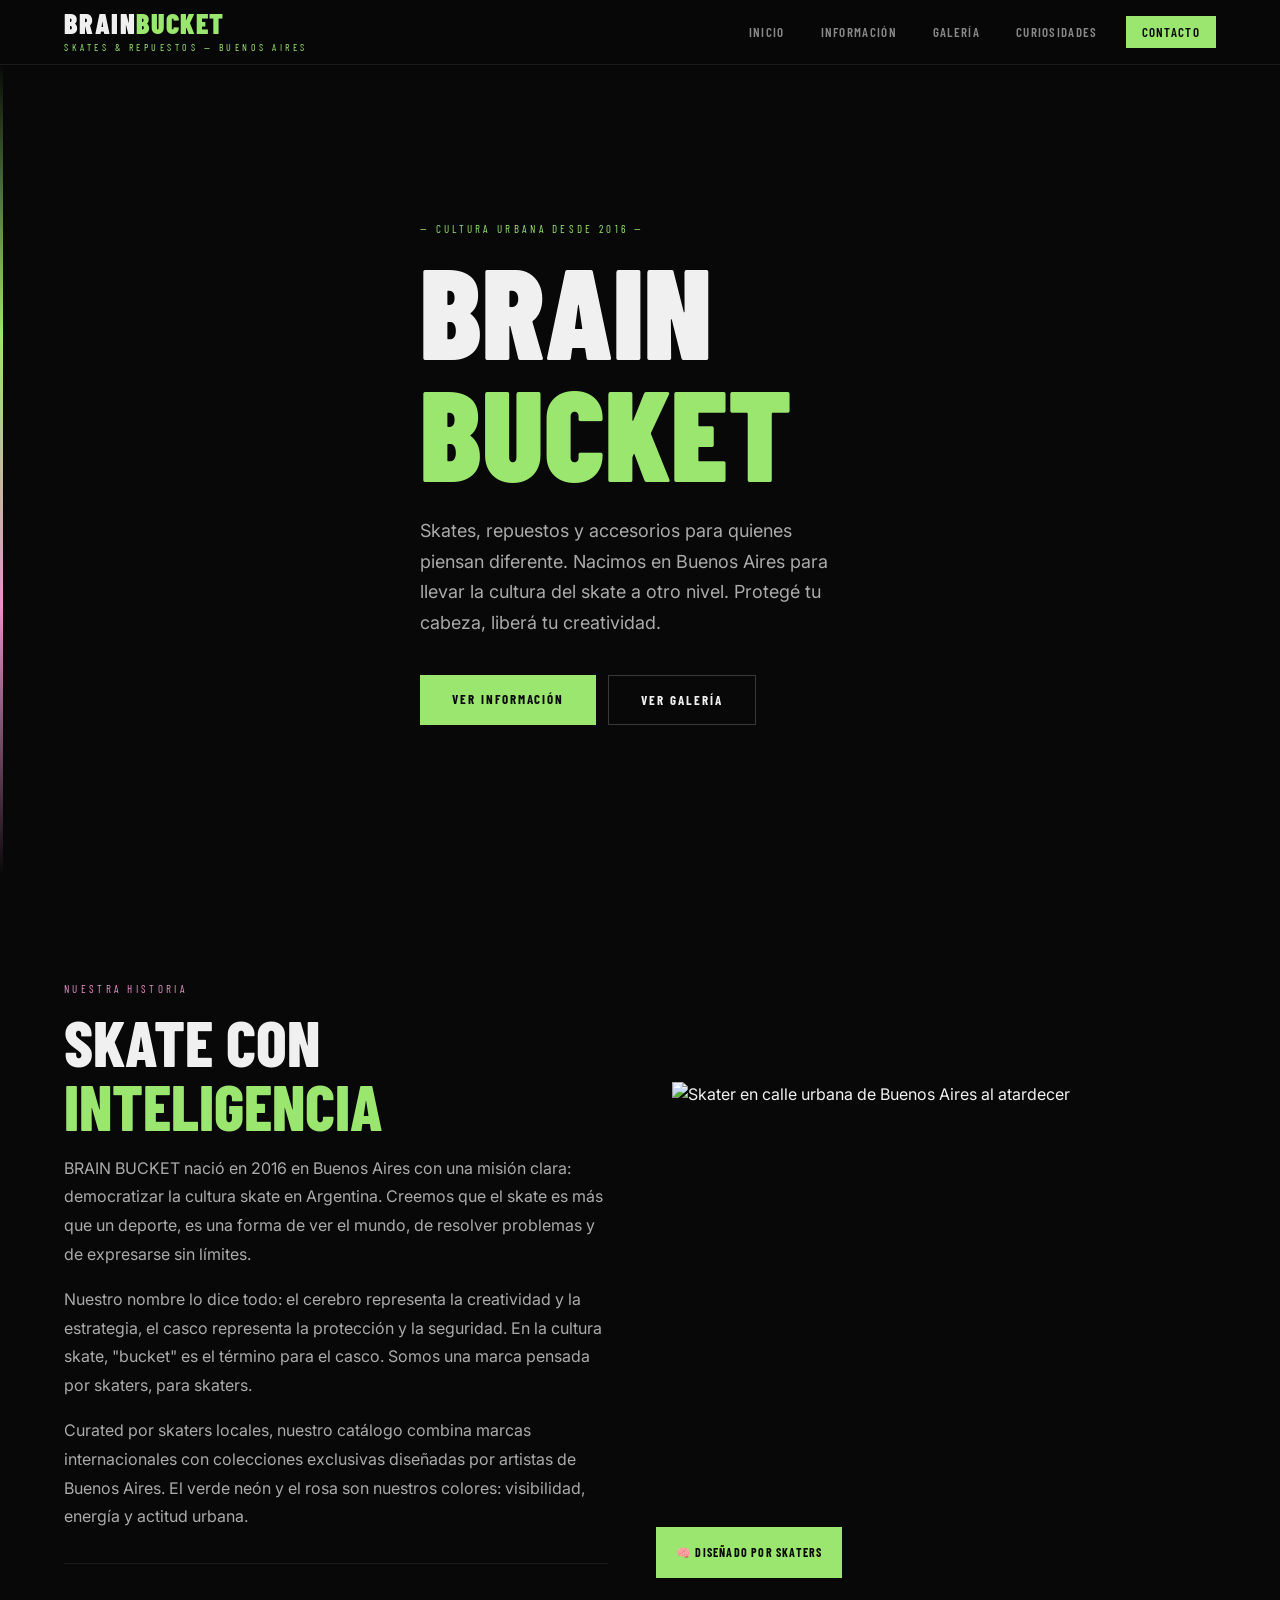
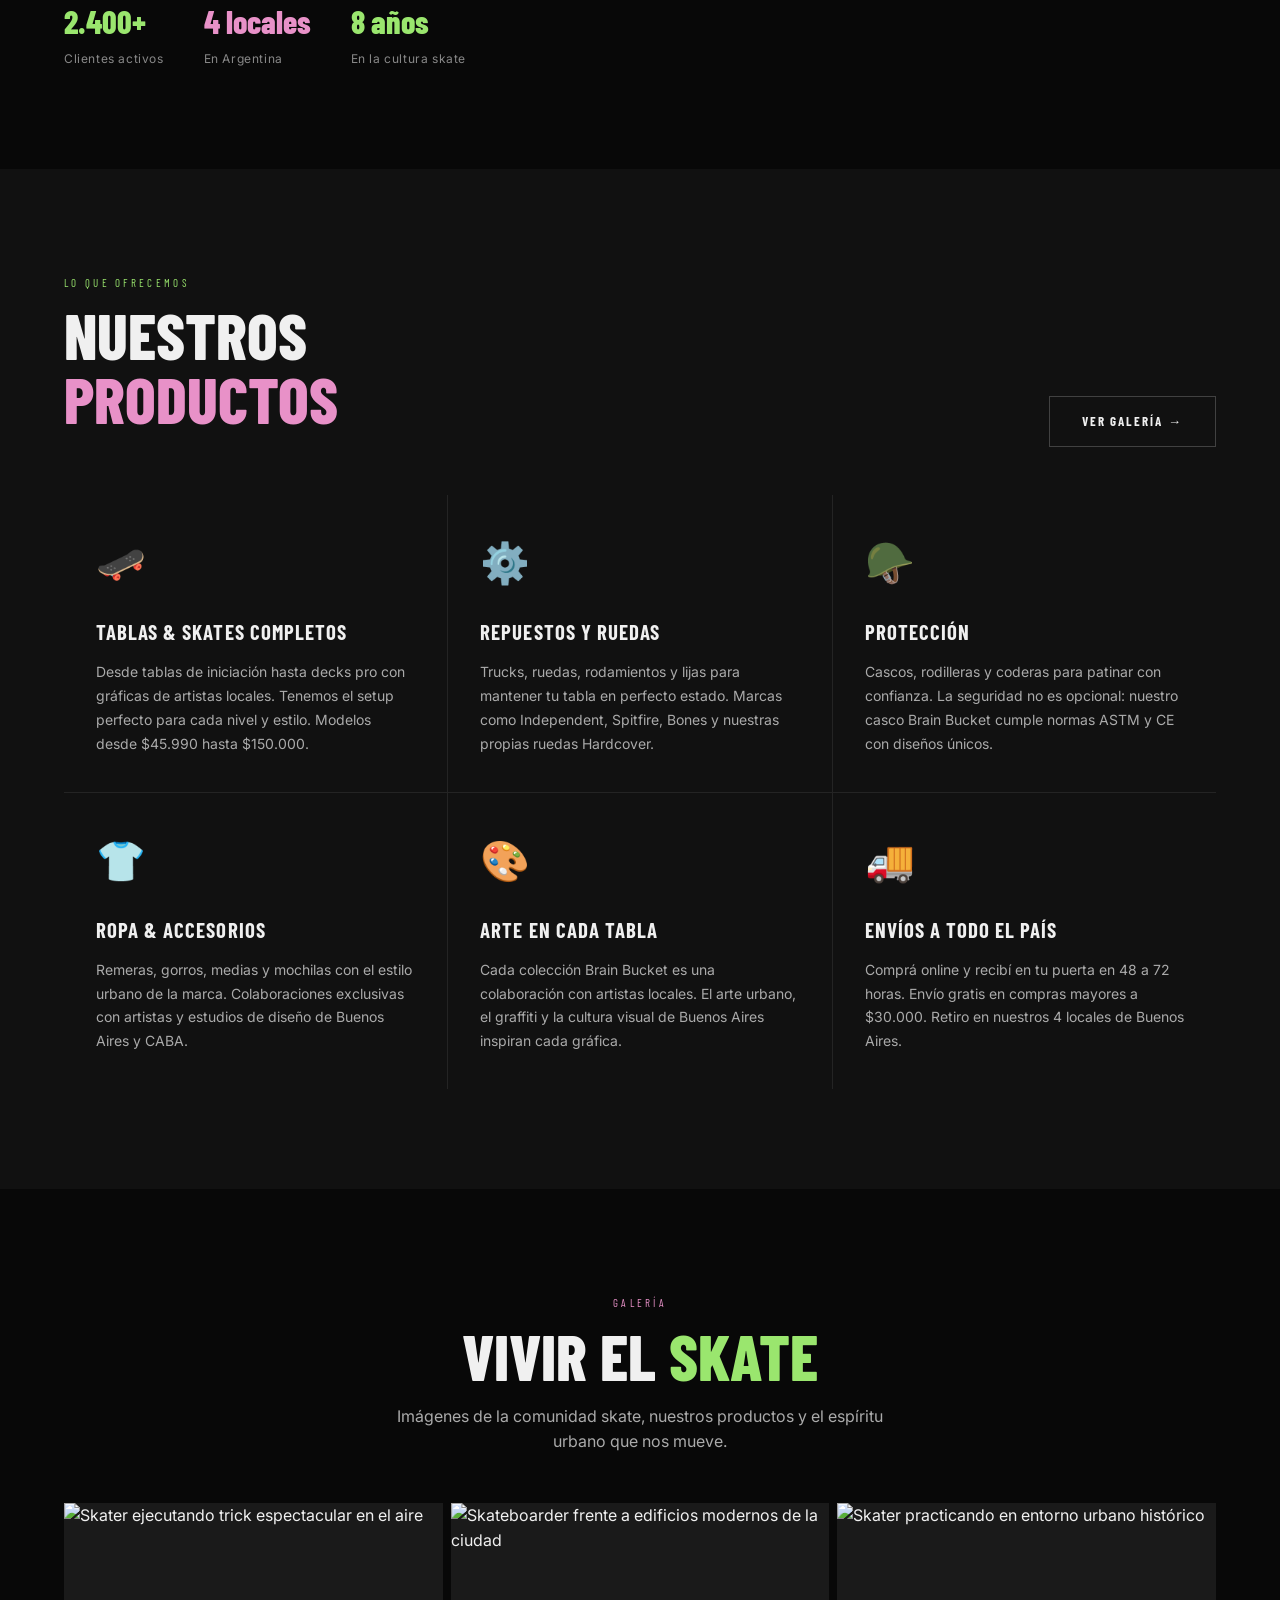
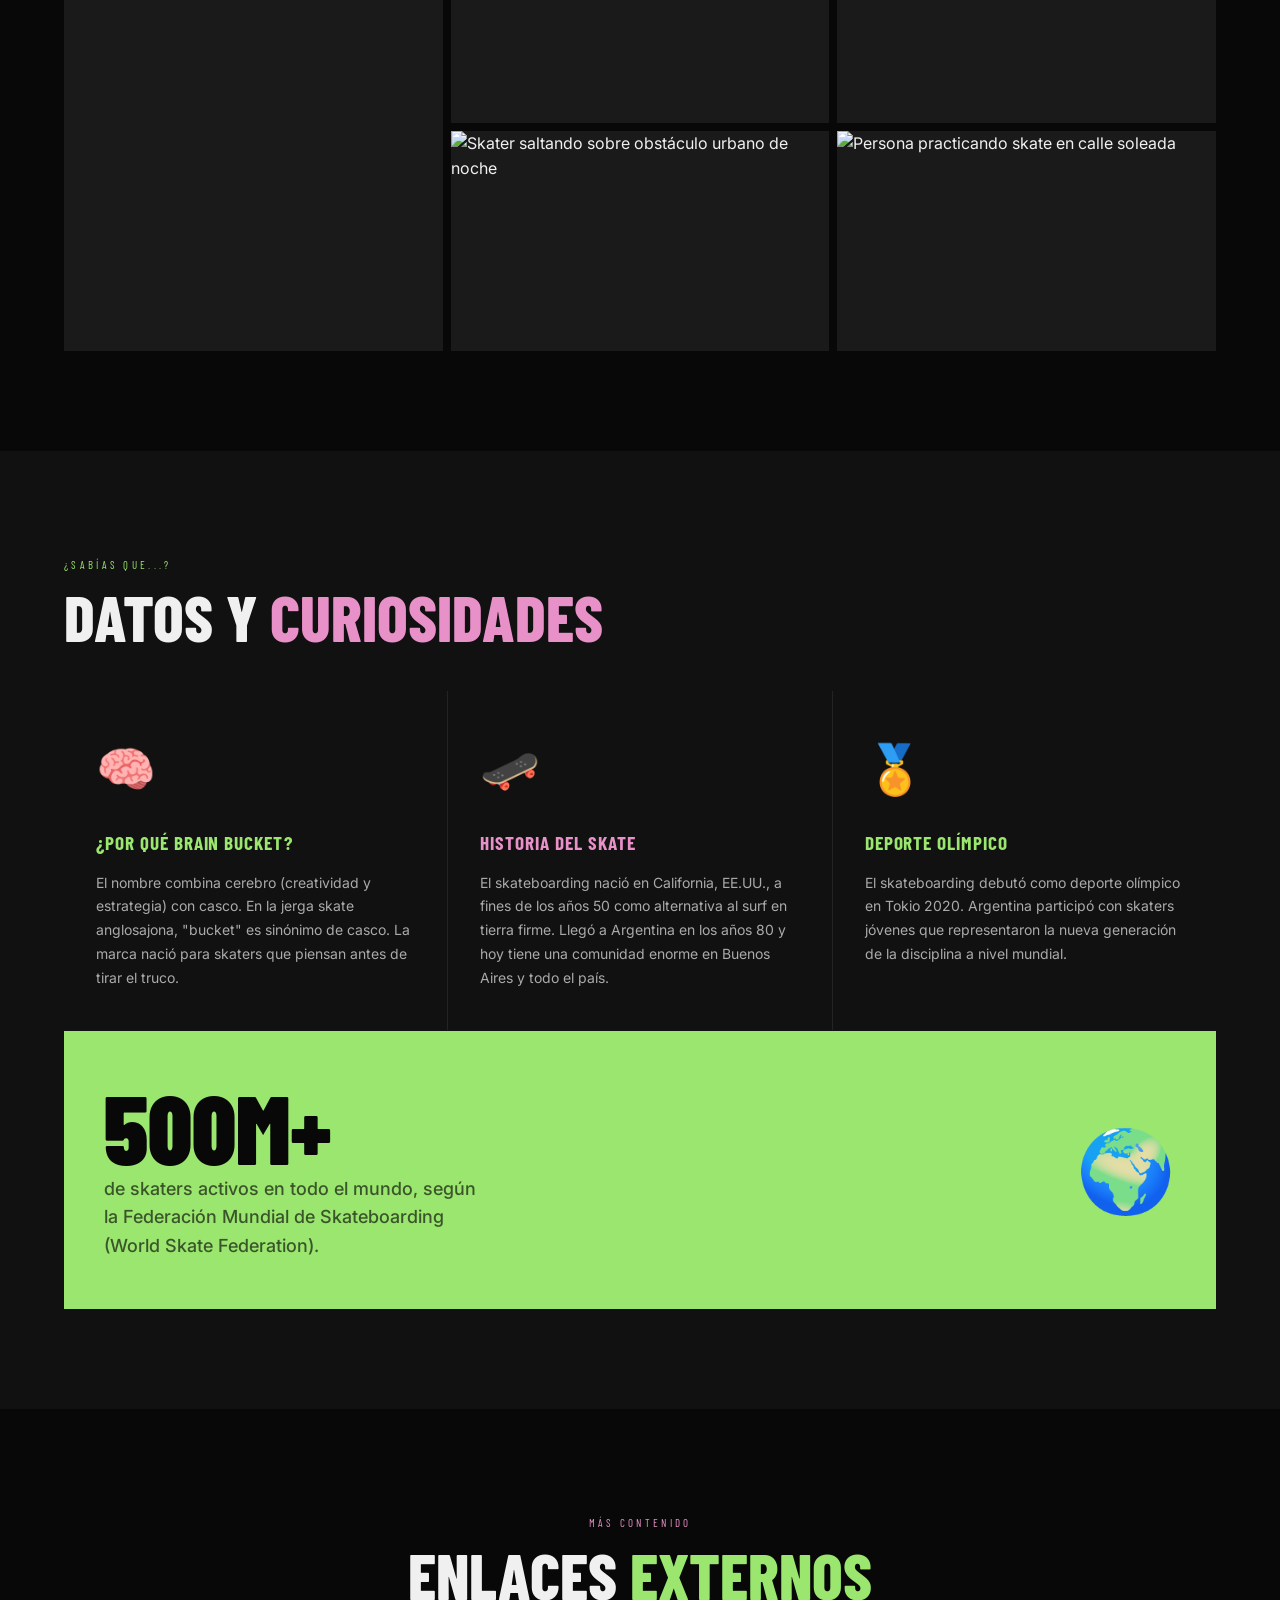
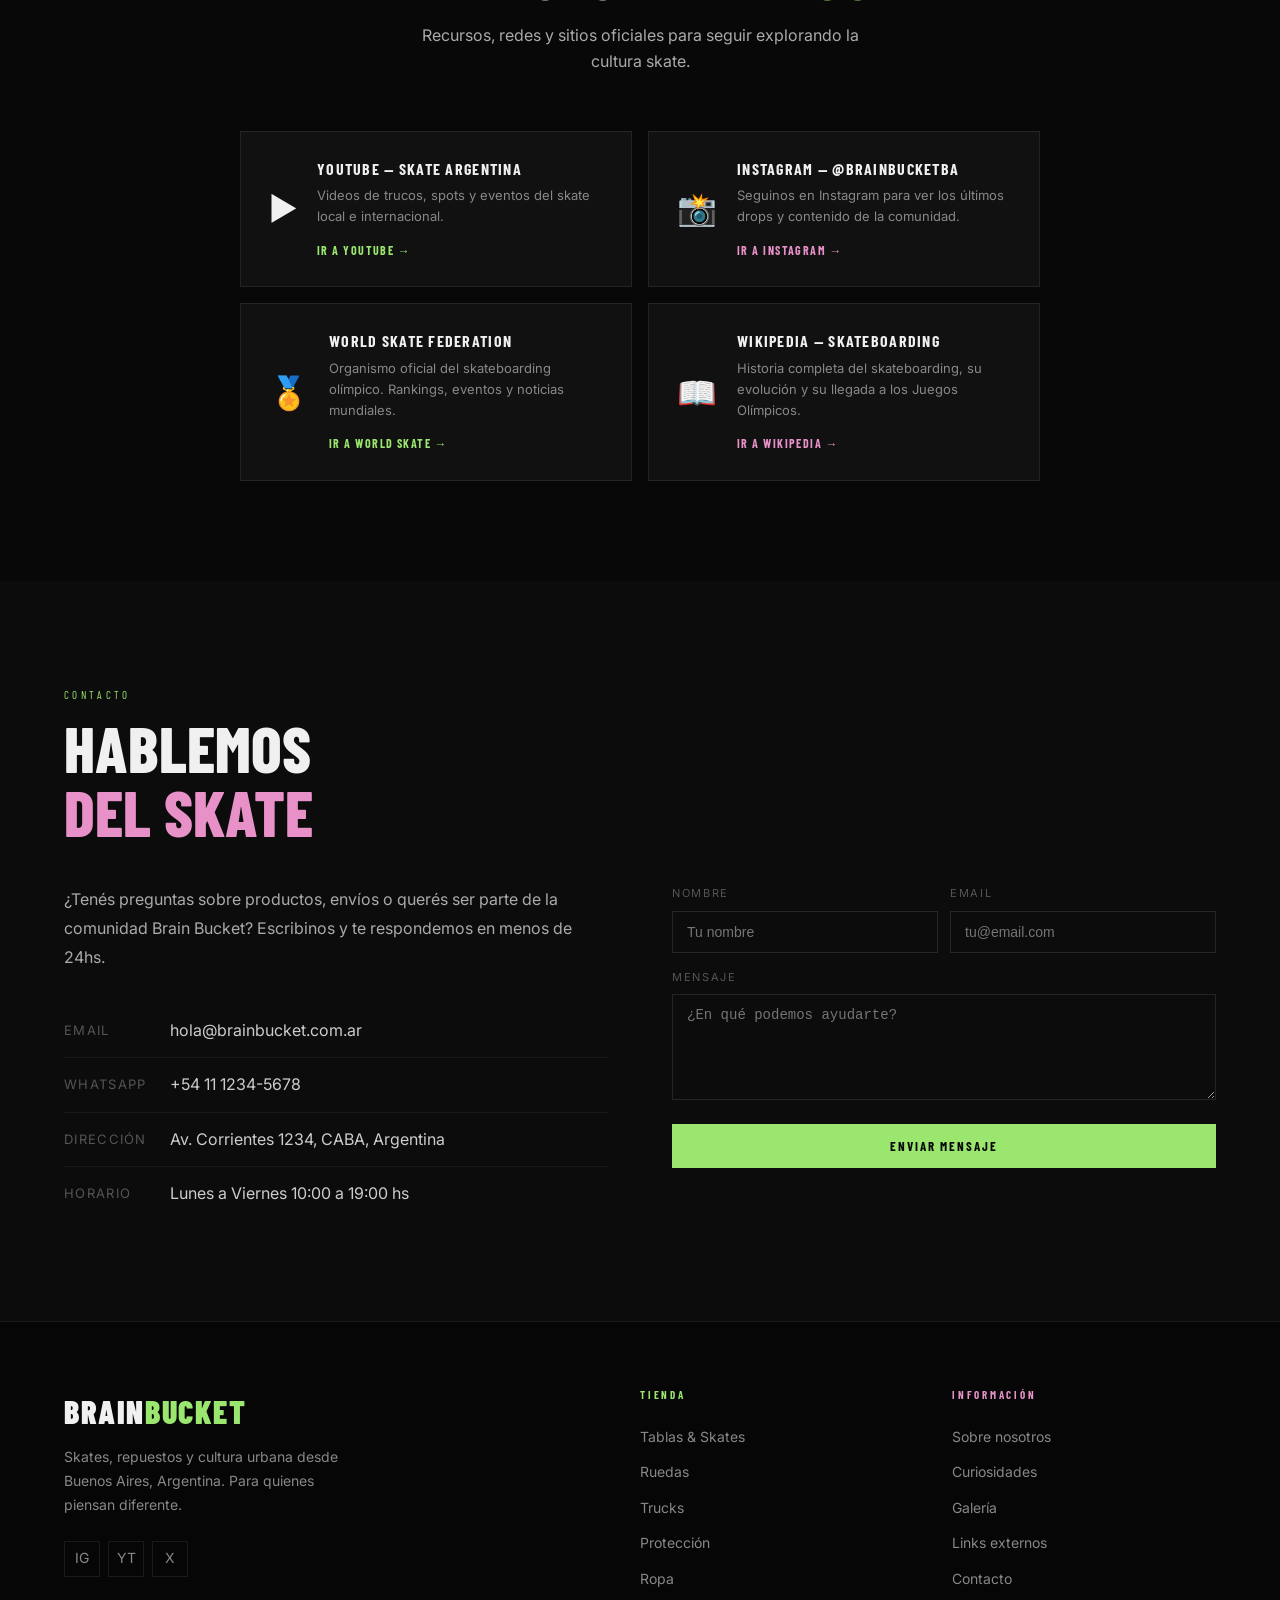
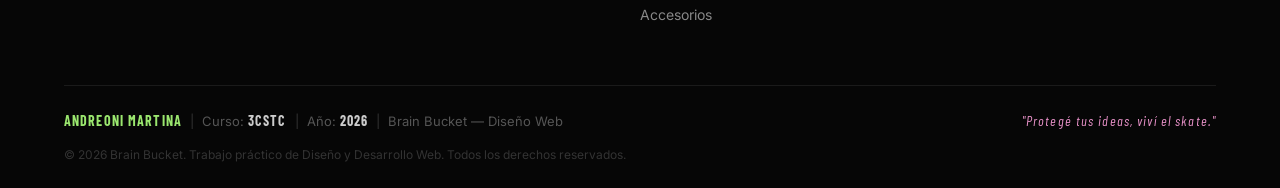
==== index.html @ fb3375bc "Create index.html" ====
<!DOCTYPE html>
<html lang="es">
  <head>
    <meta charset="UTF-8" />
    <meta name="viewport" content="width=device-width, initial-scale=1.0" />
    <title>Brain Bucket — Skates & Repuestos</title>

   
    <link rel="preconnect" href="https://fonts.googleapis.com" />
    <link rel="preconnect" href="https://fonts.gstatic.com" crossorigin />
    <link
      href="https://fonts.googleapis.com/css2?family=Barlow+Condensed:wght@400;600;700;800;900&family=Inter:wght@300;400;500;600&display=swap"
      rel="stylesheet"
    />

    <style>
    
      *, *::before, *::after {
        box-sizing: border-box;
        margin: 0;
        padding: 0;
      }

      :root {
        --verde:   #9AE66E;
        --rosa:    #E891C8;
        --negro:   #080808;
        --gris1:   #111111;
        --gris2:   #1a1a1a;
        --gris3:   #333333;
        --texto:   #f0f0f0;
        --subtexto:#888888;
        --borde:   rgba(255,255,255,0.08);
        --fuente-titulo: 'Barlow Condensed', sans-serif;
        --fuente-cuerpo: 'Inter', sans-serif;
      }

      html {
        scroll-behavior: smooth;
      }

      body {
        background-color: var(--negro);
        color: var(--texto);
        font-family: var(--fuente-cuerpo);
        font-size: 16px;
        line-height: 1.6;
      }

      img {
        max-width: 100%;
        display: block;
      }

      a {
        color: inherit;
        text-decoration: none;
      }

      ul {
        list-style: none;
      }


      .contenedor {
        max-width: 1200px;
        margin: 0 auto;
        padding: 0 24px;
      }

      .etiqueta {
        display: inline-block;
        font-family: var(--fuente-titulo);
        font-size: 11px;
        letter-spacing: 0.3em;
        text-transform: uppercase;
        margin-bottom: 12px;
      }

      .etiqueta--verde { color: var(--verde); }
      .etiqueta--rosa  { color: var(--rosa);  }

      .titulo-seccion {
        font-family: var(--fuente-titulo);
        font-weight: 800;
        font-size: clamp(2.5rem, 5vw, 4rem);
        line-height: 1;
        text-transform: uppercase;
        color: var(--texto);
        margin-bottom: 16px;
      }

      .titulo-seccion span { color: var(--verde); }
      .titulo-seccion span.rosa { color: var(--rosa); }

      .boton {
        display: inline-block;
        font-family: var(--fuente-titulo);
        font-size: 13px;
        font-weight: 700;
        letter-spacing: 0.15em;
        text-transform: uppercase;
        padding: 14px 32px;
        cursor: pointer;
        transition: opacity 0.2s;
      }

      .boton:hover { opacity: 0.85; }

      .boton--verde {
        background-color: var(--verde);
        color: var(--negro);
      }

      .boton--borde {
        border: 1px solid rgba(255,255,255,0.2);
        color: var(--texto);
      }

      .boton--borde:hover {
        border-color: var(--verde);
        color: var(--verde);
        opacity: 1;
      }

    
      header {
        position: sticky;
        top: 0;
        z-index: 100;
        background-color: rgba(8, 8, 8, 0.92);
        backdrop-filter: blur(16px);
        border-bottom: 1px solid var(--borde);
      }

      .header__inner {
        display: flex;
        align-items: center;
        justify-content: space-between;
        height: 64px;
      }

      .header__logo {
        display: flex;
        flex-direction: column;
        gap: 2px;
      }

      .header__logo h1 {
        font-family: var(--fuente-titulo);
        font-size: 28px;
        font-weight: 900;
        letter-spacing: 0.05em;
        text-transform: uppercase;
        line-height: 1;
        color: var(--texto);
      }

      .header__logo h1 span { color: var(--verde); }

      .header__subtitulo {
        font-family: var(--fuente-titulo);
        font-size: 10px;
        letter-spacing: 0.35em;
        text-transform: uppercase;
        color: var(--verde);
      }

     
      nav ul {
        display: flex;
        align-items: center;
        gap: 4px;
      }

      nav ul li a {
        font-family: var(--fuente-titulo);
        font-size: 13px;
        font-weight: 600;
        letter-spacing: 0.1em;
        text-transform: uppercase;
        color: var(--subtexto);
        padding: 8px 16px;
        transition: color 0.2s;
      }

      nav ul li a:hover { color: var(--verde); }

      nav ul li.nav__cta a {
        background-color: var(--verde);
        color: var(--negro);
        margin-left: 8px;
      }

      nav ul li.nav__cta a:hover {
        opacity: 0.85;
        color: var(--negro);
      }

     
      #inicio {
        position: relative;
        min-height: 90vh;
        display: flex;
        align-items: center;
        overflow: hidden;
      }

      .hero__fondo {
        position: absolute;
        inset: 0;
        background-image: url('https://images.unsplash.com/photo-1547198152-dde291a08c45?w=1400&h=900&fit=crop&auto=format');
        background-size: cover;
        background-position: center 30%;
      }

      .hero__overlay {
        position: absolute;
        inset: 0;
        background: linear-gradient(to right, rgba(8,8,8,0.96) 45%, rgba(8,8,8,0.55) 100%);
      }

      .hero__linea {
        position: absolute;
        left: 0;
        top: 0;
        bottom: 0;
        width: 3px;
        background: linear-gradient(to bottom, transparent, #9AE66E, #E891C8, transparent);
      }

      .hero__contenido {
        position: relative;
        z-index: 1;
        max-width: 600px;
        padding: 80px 0;
      }

      .hero__titulo {
        font-family: var(--fuente-titulo);
        font-weight: 900;
        font-size: clamp(4rem, 10vw, 8rem);
        line-height: 0.95;
        text-transform: uppercase;
        color: var(--texto);
        margin-bottom: 24px;
      }

      .hero__titulo span { color: var(--verde); display: block; }

      .hero__descripcion {
        font-size: 18px;
        color: #aaaaaa;
        max-width: 440px;
        margin-bottom: 36px;
        line-height: 1.7;
      }

      .hero__botones {
        display: flex;
        gap: 12px;
        flex-wrap: wrap;
      }

    
      #presentacion {
        padding: 100px 0;
      }

      .presentacion__grid {
        display: grid;
        grid-template-columns: 1fr 1fr;
        gap: 64px;
        align-items: center;
      }

      .presentacion__texto p {
        color: #aaaaaa;
        margin-bottom: 16px;
        line-height: 1.8;
      }

      .presentacion__datos {
        display: flex;
        gap: 40px;
        margin-top: 32px;
        padding-top: 32px;
        border-top: 1px solid var(--borde);
      }

      .presentacion__dato-num {
        font-family: var(--fuente-titulo);
        font-size: 2rem;
        font-weight: 800;
        color: var(--verde);
      }

      .presentacion__dato-num.rosa { color: var(--rosa); }

      .presentacion__dato-label {
        font-size: 12px;
        color: var(--subtexto);
        margin-top: 2px;
        letter-spacing: 0.05em;
      }

      .presentacion__imagen {
        position: relative;
        height: 480px;
      }

      .presentacion__imagen img {
        width: 100%;
        height: 100%;
        object-fit: cover;
      }

      .presentacion__badge {
        position: absolute;
        bottom: -16px;
        left: -16px;
        background-color: var(--verde);
        padding: 16px 20px;
      }

      .presentacion__badge p {
        font-family: var(--fuente-titulo);
        font-size: 12px;
        font-weight: 700;
        letter-spacing: 0.1em;
        text-transform: uppercase;
        color: var(--negro);
      }

   
      #informacion {
        padding: 100px 0;
        background-color: var(--gris1);
      }

      .info__cabecera {
        display: flex;
        justify-content: space-between;
        align-items: flex-end;
        margin-bottom: 48px;
        flex-wrap: wrap;
        gap: 24px;
      }

      .info__grid {
        display: grid;
        grid-template-columns: repeat(3, 1fr);
        gap: 1px;
        background-color: var(--borde);
      }

      .info__tarjeta {
        background-color: var(--gris1);
        padding: 36px 32px;
        transition: background-color 0.2s;
      }

      .info__tarjeta:hover { background-color: var(--gris2); }

      .info__icono {
        font-size: 2.5rem;
        margin-bottom: 20px;
      }

      .info__tarjeta h3 {
        font-family: var(--fuente-titulo);
        font-size: 1.3rem;
        font-weight: 700;
        text-transform: uppercase;
        letter-spacing: 0.05em;
        margin-bottom: 12px;
      }

      .info__tarjeta p {
        font-size: 14px;
        color: #aaaaaa;
        line-height: 1.7;
      }

     
      #galeria {
        padding: 100px 0;
      }

      .galeria__cabecera {
        text-align: center;
        margin-bottom: 48px;
      }

      .galeria__grid {
        display: grid;
        grid-template-columns: repeat(3, 1fr);
        grid-template-rows: auto auto;
        gap: 8px;
      }

      .galeria__item {
        overflow: hidden;
        background-color: var(--gris2);
      }

      .galeria__item--grande {
        grid-row: span 2;
      }

      .galeria__item img {
        width: 100%;
        height: 100%;
        object-fit: cover;
        transition: transform 0.5s ease, filter 0.5s ease;
        min-height: 220px;
      }

      .galeria__item--grande img { min-height: 100%; }

      .galeria__item:hover img {
        transform: scale(1.05);
        filter: brightness(1.1);
      }

      #curiosidades {
        padding: 100px 0;
        background-color: var(--gris1);
      }

      .curiosidades__grid {
        display: grid;
        grid-template-columns: repeat(3, 1fr);
        gap: 1px;
        background-color: var(--borde);
        margin-bottom: 1px;
      }

      .curiosidades__tarjeta {
        background-color: var(--gris1);
        padding: 40px 32px;
        transition: background-color 0.2s;
      }

      .curiosidades__tarjeta:hover { background-color: var(--gris2); }

      .curiosidades__emoji {
        font-size: 3rem;
        margin-bottom: 20px;
        display: block;
      }

      .curiosidades__tarjeta h3 {
        font-family: var(--fuente-titulo);
        font-size: 1.2rem;
        font-weight: 700;
        text-transform: uppercase;
        letter-spacing: 0.05em;
        margin-bottom: 12px;
        color: var(--verde);
      }

      .curiosidades__tarjeta:nth-child(2) h3 { color: var(--rosa); }

      .curiosidades__tarjeta p {
        font-size: 14px;
        color: #aaaaaa;
        line-height: 1.7;
      }

     
      .curiosidades__stat {
        display: flex;
        align-items: center;
        justify-content: space-between;
        background-color: var(--verde);
        padding: 48px 40px;
        flex-wrap: wrap;
        gap: 24px;
      }

      .curiosidades__stat-num {
        font-family: var(--fuente-titulo);
        font-size: clamp(3rem, 8vw, 6rem);
        font-weight: 900;
        color: var(--negro);
        line-height: 1;
      }

      .curiosidades__stat-desc {
        font-size: 18px;
        color: rgba(8,8,8,0.65);
        max-width: 380px;
        font-weight: 500;
      }

    
      #enlaces {
        padding: 100px 0;
      }

      .enlaces__cabecera {
        text-align: center;
        margin-bottom: 56px;
      }

      .enlaces__lista {
        display: grid;
        grid-template-columns: repeat(2, 1fr);
        gap: 16px;
        max-width: 800px;
        margin: 0 auto;
      }

      .enlaces__item {
        display: flex;
        align-items: center;
        gap: 20px;
        padding: 24px 28px;
        border: 1px solid var(--borde);
        background-color: var(--gris1);
        transition: border-color 0.2s, background-color 0.2s;
      }

      .enlaces__item:hover {
        border-color: var(--verde);
        background-color: var(--gris2);
      }

      .enlaces__item:nth-child(even):hover {
        border-color: var(--rosa);
      }

      .enlaces__icono {
        font-size: 2rem;
        flex-shrink: 0;
      }

      .enlaces__item h3 {
        font-family: var(--fuente-titulo);
        font-size: 1rem;
        font-weight: 700;
        text-transform: uppercase;
        letter-spacing: 0.08em;
        margin-bottom: 4px;
        color: var(--texto);
      }

      .enlaces__item p {
        font-size: 13px;
        color: var(--subtexto);
        margin-bottom: 10px;
      }

      .enlaces__item a {
        font-family: var(--fuente-titulo);
        font-size: 12px;
        font-weight: 700;
        letter-spacing: 0.12em;
        text-transform: uppercase;
        color: var(--verde);
        transition: opacity 0.2s;
      }

      .enlaces__item:nth-child(even) a { color: var(--rosa); }

      .enlaces__item a:hover { opacity: 0.7; }

     
      footer {
        background-color: #060606;
        border-top: 1px solid var(--borde);
      }

      .footer__superior {
        display: grid;
        grid-template-columns: 2fr 1fr 1fr;
        gap: 48px;
        padding: 64px 0 48px;
        border-bottom: 1px solid var(--borde);
      }

      .footer__marca h2 {
        font-family: var(--fuente-titulo);
        font-size: 2rem;
        font-weight: 900;
        text-transform: uppercase;
        letter-spacing: 0.05em;
        color: var(--texto);
        margin-bottom: 8px;
      }

      .footer__marca h2 span { color: var(--verde); }

      .footer__marca p {
        font-size: 14px;
        color: var(--subtexto);
        line-height: 1.7;
        max-width: 300px;
        margin-bottom: 24px;
      }

      .footer__redes {
        display: flex;
        gap: 8px;
      }

      .footer__red {
        width: 36px;
        height: 36px;
        display: flex;
        align-items: center;
        justify-content: center;
        border: 1px solid var(--borde);
        font-size: 14px;
        color: var(--subtexto);
        transition: border-color 0.2s, color 0.2s;
      }

      .footer__red:hover {
        border-color: var(--verde);
        color: var(--verde);
      }

      .footer__col h4 {
        font-family: var(--fuente-titulo);
        font-size: 11px;
        font-weight: 700;
        letter-spacing: 0.25em;
        text-transform: uppercase;
        color: var(--verde);
        margin-bottom: 20px;
      }

      .footer__col:nth-child(3) h4 { color: var(--rosa); }

      .footer__col ul { list-style: none; }

      .footer__col ul li {
        margin-bottom: 10px;
      }

      .footer__col ul li a {
        font-size: 14px;
        color: var(--subtexto);
        transition: color 0.2s;
      }

      .footer__col ul li a:hover { color: var(--texto); }

  
      .footer__inferior {
        padding: 24px 0;
      }

      .footer__datos {
        display: flex;
        align-items: center;
        justify-content: space-between;
        flex-wrap: wrap;
        gap: 12px;
      }

      .footer__datos-estudiante {
        display: flex;
        flex-wrap: wrap;
        align-items: center;
        gap: 8px;
        font-size: 13px;
        color: #555;
      }

      .footer__datos-estudiante strong {
        color: var(--verde);
        font-family: var(--fuente-titulo);
        font-size: 14px;
        letter-spacing: 0.08em;
        text-transform: uppercase;
      }

      .footer__datos-separador {
        color: var(--gris3);
      }

      .footer__frase {
        font-family: var(--fuente-titulo);
        font-size: 14px;
        font-style: italic;
        letter-spacing: 0.08em;
        color: var(--rosa);
      }

      .footer__copyright {
        margin-top: 12px;
        font-size: 12px;
        color: #333;
      }

     
      @media (max-width: 900px) {
        nav ul { display: none; }

        .presentacion__grid,
        .info__grid,
        .curiosidades__grid,
        .footer__superior {
          grid-template-columns: 1fr;
        }

        .galeria__grid {
          grid-template-columns: 1fr 1fr;
        }

        .galeria__item--grande { grid-row: span 1; }

        .enlaces__lista {
          grid-template-columns: 1fr;
        }

        .footer__datos { flex-direction: column; align-items: flex-start; }
      }

      @media (max-width: 600px) {
        .hero__titulo { font-size: 3.5rem; }
        .galeria__grid { grid-template-columns: 1fr; }
        .presentacion__datos { flex-direction: column; gap: 20px; }
        .curiosidades__stat { flex-direction: column; }
      }
    </style>
  </head>

  <body>


    <header>
      <div class="contenedor header__inner">

      
        <div class="header__logo">
          <h1>BRAIN<span>BUCKET</span></h1>
          <span class="header__subtitulo">Skates &amp; Repuestos — Buenos Aires</span>
        </div>

        <nav>
          <ul>
            <li><a href="#inicio">Inicio</a></li>
            <li><a href="#informacion">Información</a></li>
            <li><a href="#galeria">Galería</a></li>
            <li><a href="#curiosidades">Curiosidades</a></li>
            <li class="nav__cta"><a href="#contacto">Contacto</a></li>
          </ul>
        </nav>

      </div>
    </header>


   
    <main>

      <section id="inicio">
        <div class="hero__fondo"></div>
        <div class="hero__overlay"></div>
        <div class="hero__linea"></div>

        <div class="contenedor">
          <div class="hero__contenido">
            <span class="etiqueta etiqueta--verde">— Cultura Urbana Desde 2016 —</span>

            <h2 class="hero__titulo">
              BRAIN
              <span>BUCKET</span>
            </h2>

            <p class="hero__descripcion">
              Skates, repuestos y accesorios para quienes piensan diferente.
              Nacimos en Buenos Aires para llevar la cultura del skate a otro nivel.
              Protegé tu cabeza, liberá tu creatividad.
            </p>

            <div class="hero__botones">
              <a href="#informacion" class="boton boton--verde">Ver Información</a>
              <a href="#galeria" class="boton boton--borde">Ver Galería</a>
            </div>
          </div>
        </div>
      </section>


     
      <section id="presentacion">
        <div class="contenedor">
          <div class="presentacion__grid">

           
            <div class="presentacion__texto">
              <span class="etiqueta etiqueta--rosa">Nuestra historia</span>
              <h2 class="titulo-seccion">
                SKATE CON<br>
                <span>INTELIGENCIA</span>
              </h2>
              <p>
                BRAIN BUCKET nació en 2016 en Buenos Aires con una misión clara:
                democratizar la cultura skate en Argentina. Creemos que el skate
                es más que un deporte, es una forma de ver el mundo, de resolver
                problemas y de expresarse sin límites.
              </p>
              <p>
                Nuestro nombre lo dice todo: el cerebro representa la creatividad
                y la estrategia, el casco representa la protección y la seguridad.
                En la cultura skate, "bucket" es el término para el casco. Somos
                una marca pensada por skaters, para skaters.
              </p>
              <p>
                Curated por skaters locales, nuestro catálogo combina marcas
                internacionales con colecciones exclusivas diseñadas por artistas
                de Buenos Aires. El verde neón y el rosa son nuestros colores:
                visibilidad, energía y actitud urbana.
              </p>

              <div class="presentacion__datos">
                <div>
                  <div class="presentacion__dato-num">2.400+</div>
                  <div class="presentacion__dato-label">Clientes activos</div>
                </div>
                <div>
                  <div class="presentacion__dato-num rosa">4 locales</div>
                  <div class="presentacion__dato-label">En Argentina</div>
                </div>
                <div>
                  <div class="presentacion__dato-num">8 años</div>
                  <div class="presentacion__dato-label">En la cultura skate</div>
                </div>
              </div>
            </div>

           
            <div class="presentacion__imagen">
              <img
                src="https://images.unsplash.com/photo-1760897225526-bd541aa08ddf?w=700&h=900&fit=crop&auto=format"
                alt="Skater en calle urbana de Buenos Aires al atardecer"
              />
              <div class="presentacion__badge">
                <p>🧠 Diseñado por skaters</p>
              </div>
            </div>

          </div>
        </div>
      </section>


    
      <section id="informacion">
        <div class="contenedor">
          <div class="info__cabecera">
            <div>
              <span class="etiqueta etiqueta--verde">Lo que ofrecemos</span>
              <h2 class="titulo-seccion">
                NUESTROS<br>
                <span class="rosa">PRODUCTOS</span>
              </h2>
            </div>
            <a href="#galeria" class="boton boton--borde">Ver galería →</a>
          </div>

          <div class="info__grid">

            <div class="info__tarjeta">
              <div class="info__icono">🛹</div>
              <h3>Tablas &amp; Skates Completos</h3>
              <p>
                Desde tablas de iniciación hasta decks pro con gráficas de artistas
                locales. Tenemos el setup perfecto para cada nivel y estilo.
                Modelos desde $45.990 hasta $150.000.
              </p>
            </div>

            <div class="info__tarjeta">
              <div class="info__icono">⚙️</div>
              <h3>Repuestos y Ruedas</h3>
              <p>
                Trucks, ruedas, rodamientos y lijas para mantener tu tabla en
                perfecto estado. Marcas como Independent, Spitfire, Bones y
                nuestras propias ruedas Hardcover.
              </p>
            </div>

            <div class="info__tarjeta">
              <div class="info__icono">🪖</div>
              <h3>Protección</h3>
              <p>
                Cascos, rodilleras y coderas para patinar con confianza.
                La seguridad no es opcional: nuestro casco Brain Bucket
                cumple normas ASTM y CE con diseños únicos.
              </p>
            </div>

            <div class="info__tarjeta">
              <div class="info__icono">👕</div>
              <h3>Ropa &amp; Accesorios</h3>
              <p>
                Remeras, gorros, medias y mochilas con el estilo urbano de
                la marca. Colaboraciones exclusivas con artistas y estudios
                de diseño de Buenos Aires y CABA.
              </p>
            </div>

            <div class="info__tarjeta">
              <div class="info__icono">🎨</div>
              <h3>Arte en Cada Tabla</h3>
              <p>
                Cada colección Brain Bucket es una colaboración con artistas
                locales. El arte urbano, el graffiti y la cultura visual de
                Buenos Aires inspiran cada gráfica.
              </p>
            </div>

            <div class="info__tarjeta">
              <div class="info__icono">🚚</div>
              <h3>Envíos a Todo el País</h3>
              <p>
                Comprá online y recibí en tu puerta en 48 a 72 horas.
                Envío gratis en compras mayores a $30.000.
                Retiro en nuestros 4 locales de Buenos Aires.
              </p>
            </div>

          </div>
        </div>
      </section>


    
      <section id="galeria">
        <div class="contenedor">
          <div class="galeria__cabecera">
            <span class="etiqueta etiqueta--rosa">Galería</span>
            <h2 class="titulo-seccion">
              VIVIR EL <span>SKATE</span>
            </h2>
            <p style="color: #aaaaaa; max-width: 500px; margin: 12px auto 0;">
              Imágenes de la comunidad skate, nuestros productos y el espíritu urbano que nos mueve.
            </p>
          </div>

          <div class="galeria__grid">

            <div class="galeria__item galeria__item--grande">
              <img
                src="https://images.unsplash.com/photo-1547198152-dde291a08c45?w=700&h=900&fit=crop&auto=format"
                alt="Skater ejecutando trick espectacular en el aire"
              />
            </div>

           
            <div class="galeria__item">
              <img
                src="https://images.unsplash.com/photo-1765875439502-f9214fe2ff5d?w=700&h=500&fit=crop&auto=format"
                alt="Skateboarder frente a edificios modernos de la ciudad"
              />
            </div>

            <div class="galeria__item">
              <img
                src="https://images.unsplash.com/photo-1785836521095-56b8b3d49e84?w=700&h=500&fit=crop&auto=format"
                alt="Skater practicando en entorno urbano histórico"
              />
            </div>

            <div class="galeria__item">
              <img
                src="https://images.unsplash.com/photo-1763044936741-49b01fa8885b?w=700&h=500&fit=crop&auto=format"
                alt="Skater saltando sobre obstáculo urbano de noche"
              />
            </div>

            <div class="galeria__item">
              <img
                src="https://images.unsplash.com/photo-1770429953076-1ccbb84996d5?w=700&h=500&fit=crop&auto=format"
                alt="Persona practicando skate en calle soleada"
              />
            </div>

          </div>
        </div>
      </section>


     
      <section id="curiosidades">
        <div class="contenedor">
          <span class="etiqueta etiqueta--verde">¿Sabías que...?</span>
          <h2 class="titulo-seccion">
            DATOS Y <span class="rosa">CURIOSIDADES</span>
          </h2>
          <br>

          <div class="curiosidades__grid">

            <div class="curiosidades__tarjeta">
              <span class="curiosidades__emoji">🧠</span>
              <h3>¿Por qué Brain Bucket?</h3>
              <p>
                El nombre combina cerebro (creatividad y estrategia) con casco.
                En la jerga skate anglosajona, "bucket" es sinónimo de casco.
                La marca nació para skaters que piensan antes de tirar el truco.
              </p>
            </div>

            <div class="curiosidades__tarjeta">
              <span class="curiosidades__emoji">🛹</span>
              <h3>Historia del Skate</h3>
              <p>
                El skateboarding nació en California, EE.UU., a fines de los
                años 50 como alternativa al surf en tierra firme. Llegó a
                Argentina en los años 80 y hoy tiene una comunidad enorme en
                Buenos Aires y todo el país.
              </p>
            </div>

            <div class="curiosidades__tarjeta">
              <span class="curiosidades__emoji">🏅</span>
              <h3>Deporte Olímpico</h3>
              <p>
                El skateboarding debutó como deporte olímpico en Tokio 2020.
                Argentina participó con skaters jóvenes que representaron la
                nueva generación de la disciplina a nivel mundial.
              </p>
            </div>

          </div>

          
          <div class="curiosidades__stat">
            <div>
              <div class="curiosidades__stat-num">500M+</div>
              <div class="curiosidades__stat-desc">
                de skaters activos en todo el mundo, según la Federación
                Mundial de Skateboarding (World Skate Federation).
              </div>
            </div>
            <div style="font-size: 5rem;">🌍</div>
          </div>

        </div>
      </section>


   
      <section id="enlaces">
        <div class="contenedor">
          <div class="enlaces__cabecera">
            <span class="etiqueta etiqueta--rosa">Más contenido</span>
            <h2 class="titulo-seccion">
              ENLACES <span>EXTERNOS</span>
            </h2>
            <p style="color: #aaaaaa; max-width: 480px; margin: 12px auto 0;">
              Recursos, redes y sitios oficiales para seguir explorando la cultura skate.
            </p>
          </div>

       
          <ul class="enlaces__lista">

            <li class="enlaces__item">
              <span class="enlaces__icono">▶️</span>
              <div>
                <h3>YouTube — Skate Argentina</h3>
                <p>Videos de trucos, spots y eventos del skate local e internacional.</p>
                <a href="https://www.youtube.com/results?search_query=skate+argentina" target="_blank" rel="noopener">
                  Ir a YouTube →
                </a>
              </div>
            </li>

            <li class="enlaces__item">
              <span class="enlaces__icono">📸</span>
              <div>
                <h3>Instagram — @brainbucketba</h3>
                <p>Seguinos en Instagram para ver los últimos drops y contenido de la comunidad.</p>
                <a href="https://www.instagram.com" target="_blank" rel="noopener">
                  Ir a Instagram →
                </a>
              </div>
            </li>

            <li class="enlaces__item">
              <span class="enlaces__icono">🏅</span>
              <div>
                <h3>World Skate Federation</h3>
                <p>Organismo oficial del skateboarding olímpico. Rankings, eventos y noticias mundiales.</p>
                <a href="https://www.worldskate.org" target="_blank" rel="noopener">
                  Ir a World Skate →
                </a>
              </div>
            </li>

            <li class="enlaces__item">
              <span class="enlaces__icono">📖</span>
              <div>
                <h3>Wikipedia — Skateboarding</h3>
                <p>Historia completa del skateboarding, su evolución y su llegada a los Juegos Olímpicos.</p>
                <a href="https://es.wikipedia.org/wiki/Skateboarding" target="_blank" rel="noopener">
                  Ir a Wikipedia →
                </a>
              </div>
            </li>

          </ul>
        </div>
      </section>


     
      <section id="contacto" style="padding: 100px 0; background-color: #0c0c0c;">
        <div class="contenedor">
          <span class="etiqueta etiqueta--verde">Contacto</span>
          <h2 class="titulo-seccion">
            HABLEMOS<br>
            <span class="rosa">DEL SKATE</span>
          </h2>
          <br>

          <div style="display: grid; grid-template-columns: 1fr 1fr; gap: 64px; align-items: start;">

            <div>
              <p style="color: #aaaaaa; line-height: 1.8; margin-bottom: 32px;">
                ¿Tenés preguntas sobre productos, envíos o querés ser parte de la
                comunidad Brain Bucket? Escribinos y te respondemos en menos de 24hs.
              </p>

              <ul style="list-style: none; space-y: 16px;">
                <li style="display:flex; gap:16px; padding:14px 0; border-bottom:1px solid rgba(255,255,255,0.06);">
                  <span style="color:#555; font-size:13px; text-transform:uppercase; letter-spacing:0.1em; width:90px; padding-top:2px;">Email</span>
                  <span style="color:#ccc;">hola@brainbucket.com.ar</span>
                </li>
                <li style="display:flex; gap:16px; padding:14px 0; border-bottom:1px solid rgba(255,255,255,0.06);">
                  <span style="color:#555; font-size:13px; text-transform:uppercase; letter-spacing:0.1em; width:90px; padding-top:2px;">WhatsApp</span>
                  <span style="color:#ccc;">+54 11 1234-5678</span>
                </li>
                <li style="display:flex; gap:16px; padding:14px 0; border-bottom:1px solid rgba(255,255,255,0.06);">
                  <span style="color:#555; font-size:13px; text-transform:uppercase; letter-spacing:0.1em; width:90px; padding-top:2px;">Dirección</span>
                  <span style="color:#ccc;">Av. Corrientes 1234, CABA, Argentina</span>
                </li>
                <li style="display:flex; gap:16px; padding:14px 0;">
                  <span style="color:#555; font-size:13px; text-transform:uppercase; letter-spacing:0.1em; width:90px; padding-top:2px;">Horario</span>
                  <span style="color:#ccc;">Lunes a Viernes 10:00 a 19:00 hs</span>
                </li>
              </ul>
            </div>

            <form style="display:flex; flex-direction:column; gap:16px;">
              <div style="display:grid; grid-template-columns:1fr 1fr; gap:12px;">
                <div>
                  <label style="display:block; font-size:11px; text-transform:uppercase; letter-spacing:0.15em; color:#555; margin-bottom:8px;">Nombre</label>
                  <input type="text" placeholder="Tu nombre" style="width:100%; background:transparent; border:1px solid rgba(255,255,255,0.1); color:#f0f0f0; padding:12px 14px; font-size:14px; outline:none;" />
                </div>
                <div>
                  <label style="display:block; font-size:11px; text-transform:uppercase; letter-spacing:0.15em; color:#555; margin-bottom:8px;">Email</label>
                  <input type="email" placeholder="tu@email.com" style="width:100%; background:transparent; border:1px solid rgba(255,255,255,0.1); color:#f0f0f0; padding:12px 14px; font-size:14px; outline:none;" />
                </div>
              </div>
              <div>
                <label style="display:block; font-size:11px; text-transform:uppercase; letter-spacing:0.15em; color:#555; margin-bottom:8px;">Mensaje</label>
                <textarea rows="5" placeholder="¿En qué podemos ayudarte?" style="width:100%; background:transparent; border:1px solid rgba(255,255,255,0.1); color:#f0f0f0; padding:12px 14px; font-size:14px; outline:none; resize:vertical;"></textarea>
              </div>
              <button type="submit" class="boton boton--verde" style="border:none; cursor:pointer;">
                Enviar Mensaje
              </button>
            </form>

          </div>
        </div>
      </section>

    </main>



    <footer>
      <div class="contenedor">

      
        <div class="footer__superior">

          <div class="footer__marca">
            <h2>BRAIN<span>BUCKET</span></h2>
            <p>Skates, repuestos y cultura urbana desde Buenos Aires, Argentina. Para quienes piensan diferente.</p>
            <div class="footer__redes">
              <a href="https://www.instagram.com" target="_blank" rel="noopener" class="footer__red" title="Instagram">IG</a>
              <a href="https://www.youtube.com" target="_blank" rel="noopener" class="footer__red" title="YouTube">YT</a>
              <a href="https://www.twitter.com" target="_blank" rel="noopener" class="footer__red" title="Twitter / X">X</a>
            </div>
          </div>

        
          <div class="footer__col">
            <h4>Tienda</h4>
            <ul>
              <li><a href="#informacion">Tablas &amp; Skates</a></li>
              <li><a href="#informacion">Ruedas</a></li>
              <li><a href="#informacion">Trucks</a></li>
              <li><a href="#informacion">Protección</a></li>
              <li><a href="#informacion">Ropa</a></li>
              <li><a href="#informacion">Accesorios</a></li>
            </ul>
          </div>

         
          <div class="footer__col">
            <h4>Información</h4>
            <ul>
              <li><a href="#presentacion">Sobre nosotros</a></li>
              <li><a href="#curiosidades">Curiosidades</a></li>
              <li><a href="#galeria">Galería</a></li>
              <li><a href="#enlaces">Links externos</a></li>
              <li><a href="#contacto">Contacto</a></li>
            </ul>
          </div>

        </div>

    
        <div class="footer__inferior">
          <div class="footer__datos">

            <div class="footer__datos-estudiante">
              <strong>Andreoni Martina</strong>
              <span class="footer__datos-separador">|</span>
              <span>Curso: <strong style="color:#ccc;">3CSTC</strong></span>
              <span class="footer__datos-separador">|</span>
              <span>Año: <strong style="color:#ccc;">2026</strong></span>
              <span class="footer__datos-separador">|</span>
              <span>Brain Bucket — Diseño Web</span>
            </div>

            <p class="footer__frase">"Protegé tus ideas, viví el skate."</p>

          </div>

          <p class="footer__copyright">
            &copy; 2026 Brain Bucket. Trabajo práctico de Diseño y Desarrollo Web.
            Todos los derechos reservados.
          </p>
        </div>

      </div>
    </footer>

  </body>
</html>
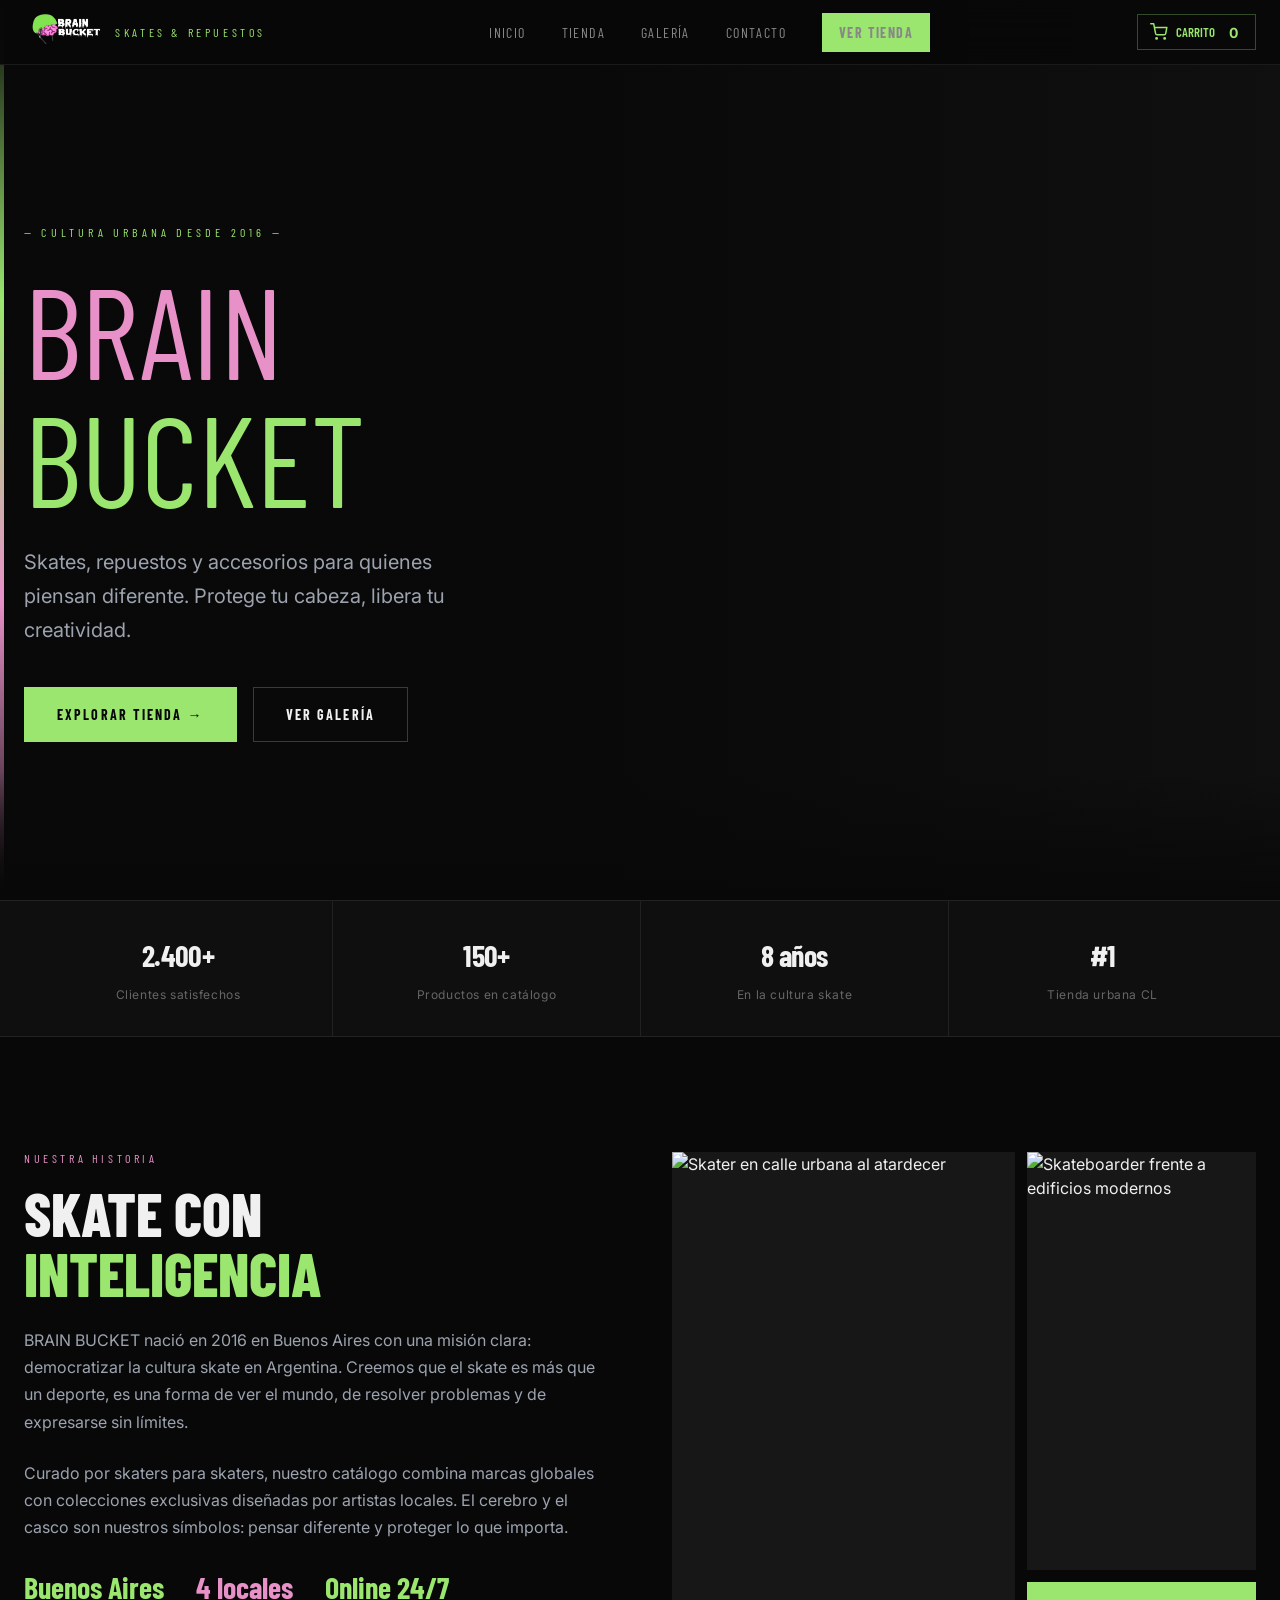
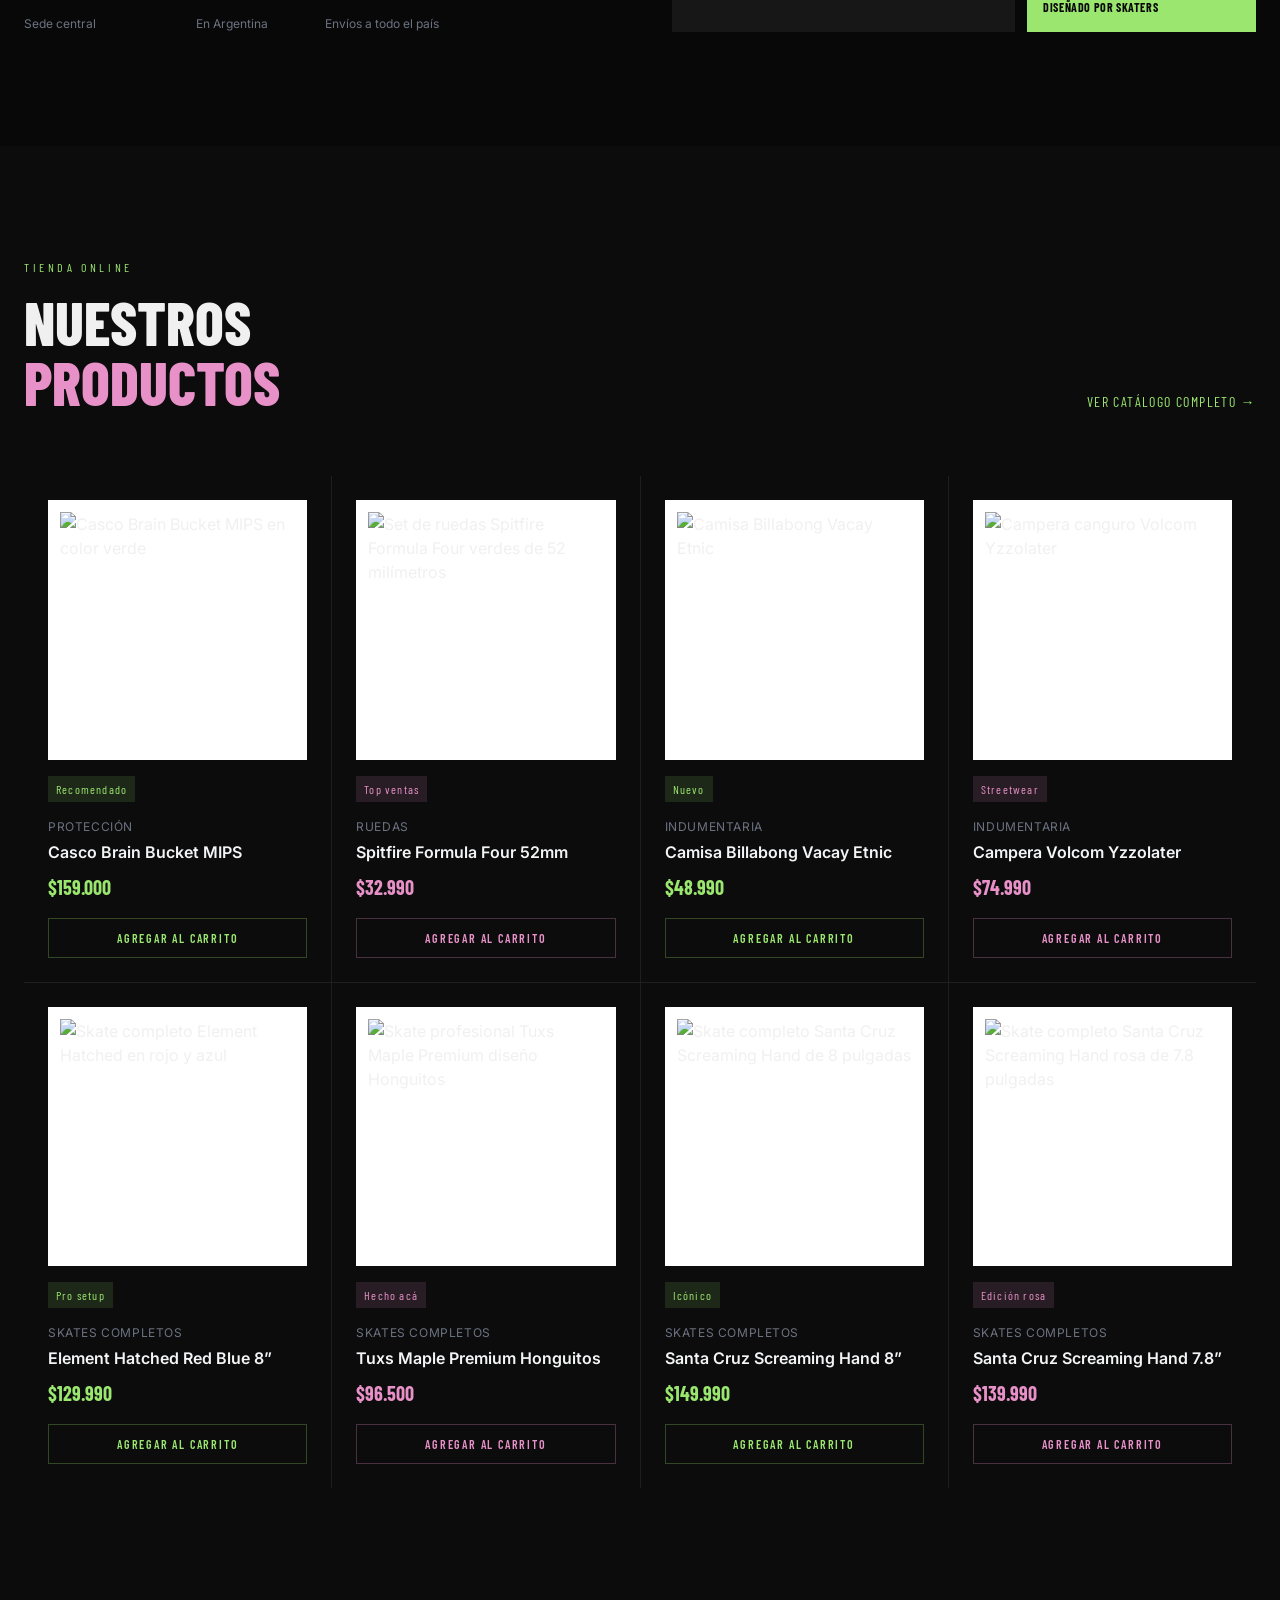
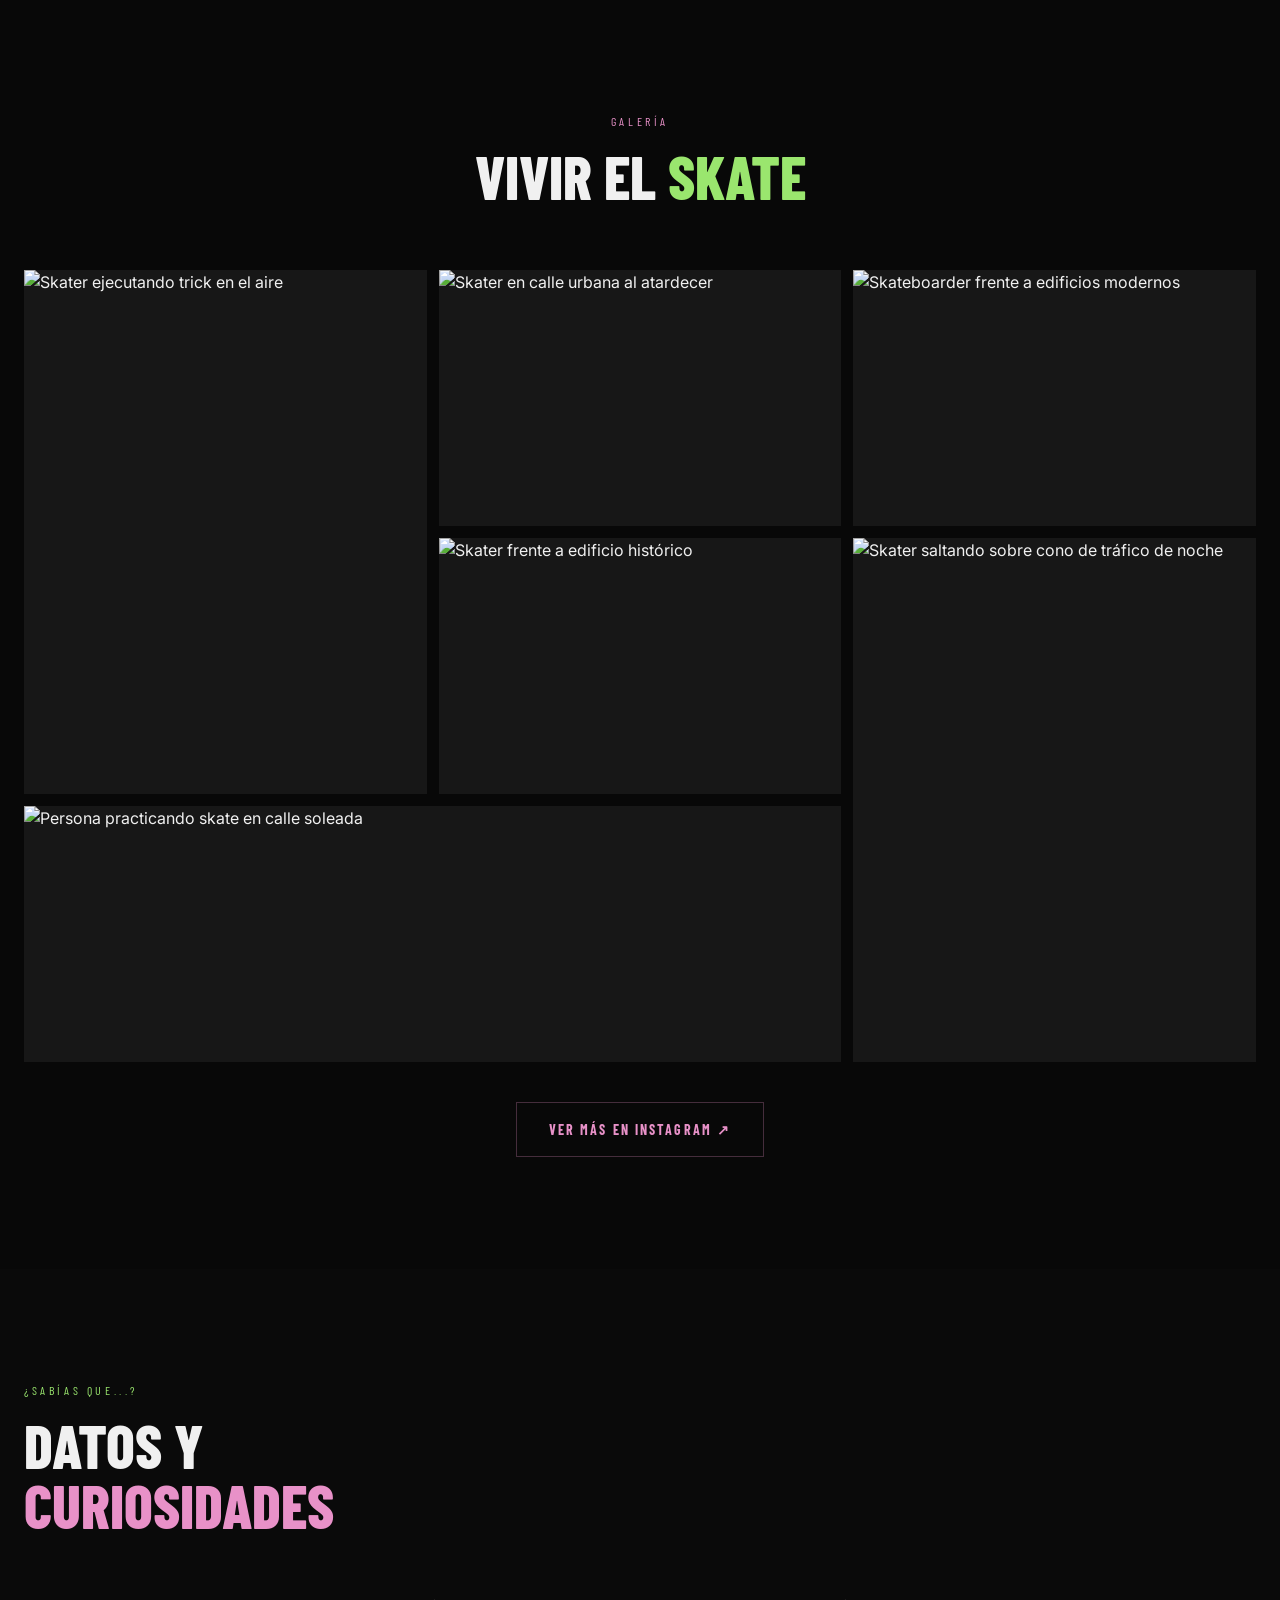
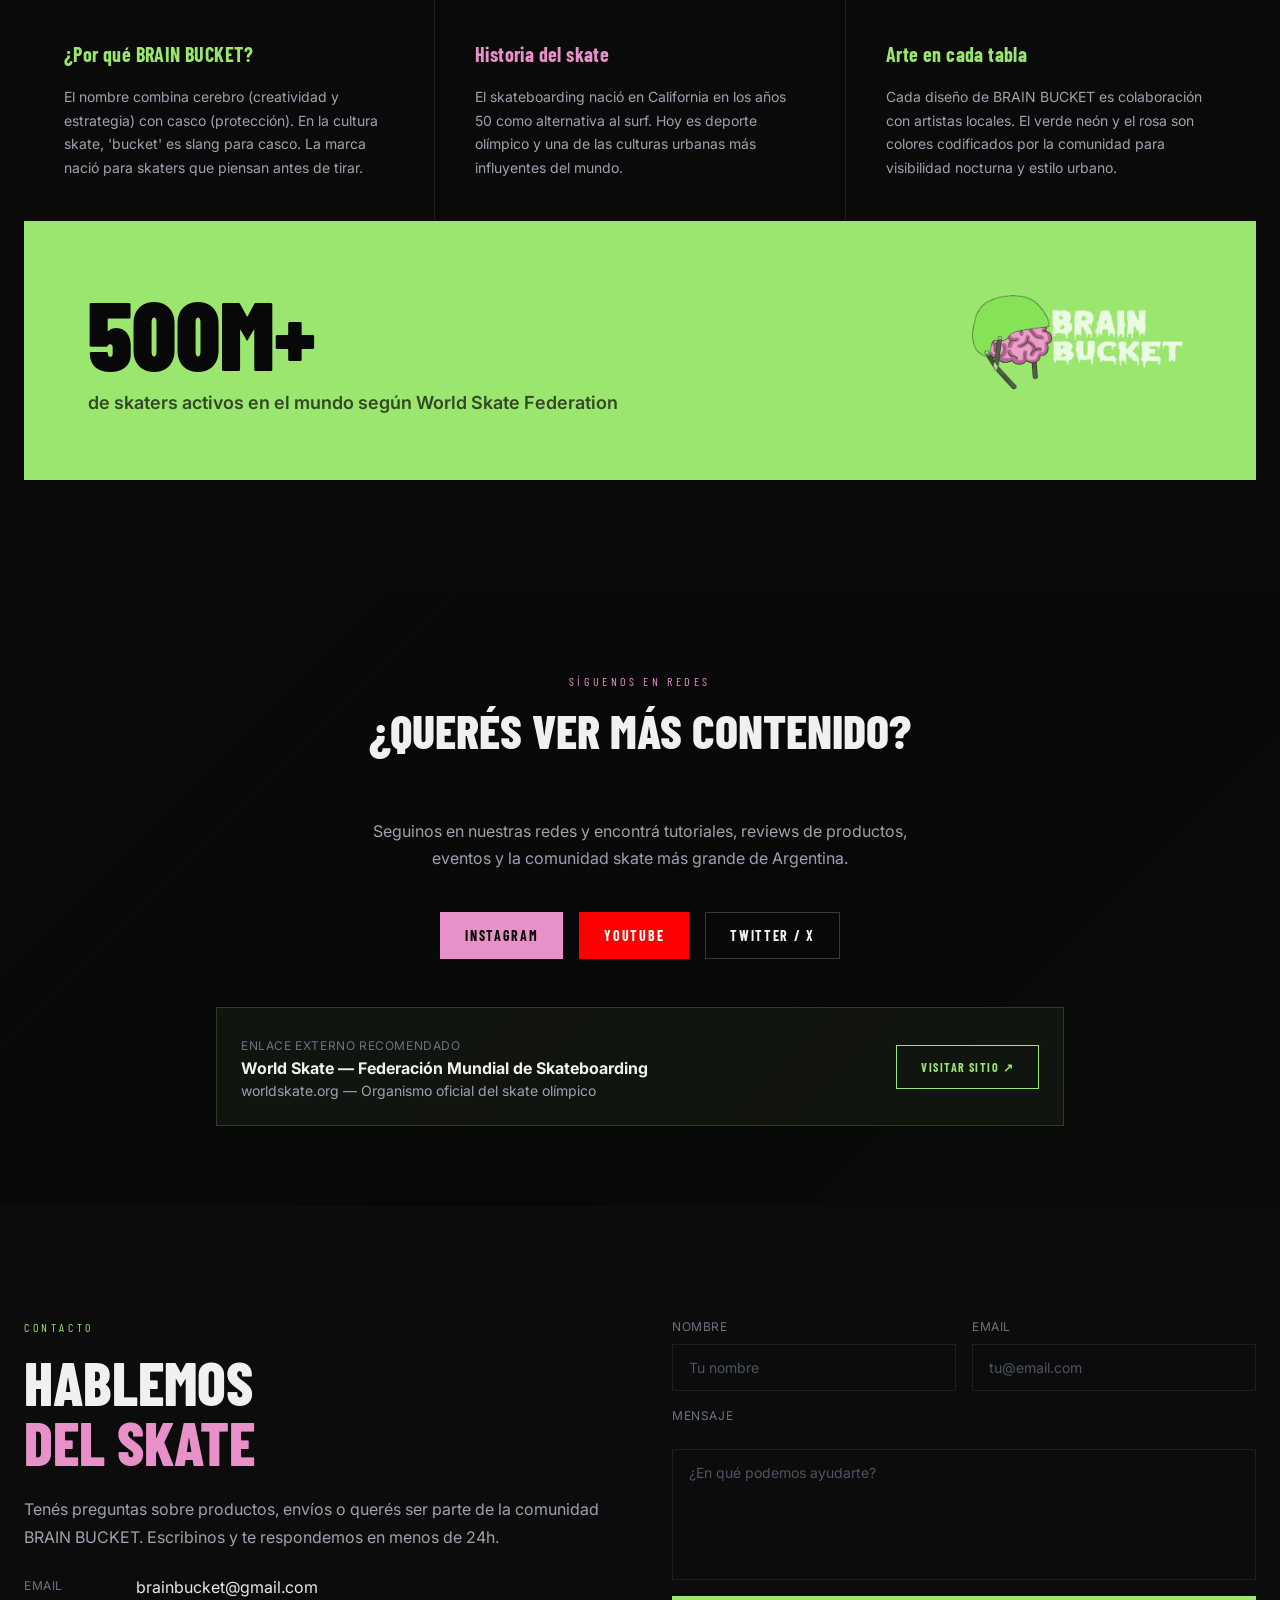
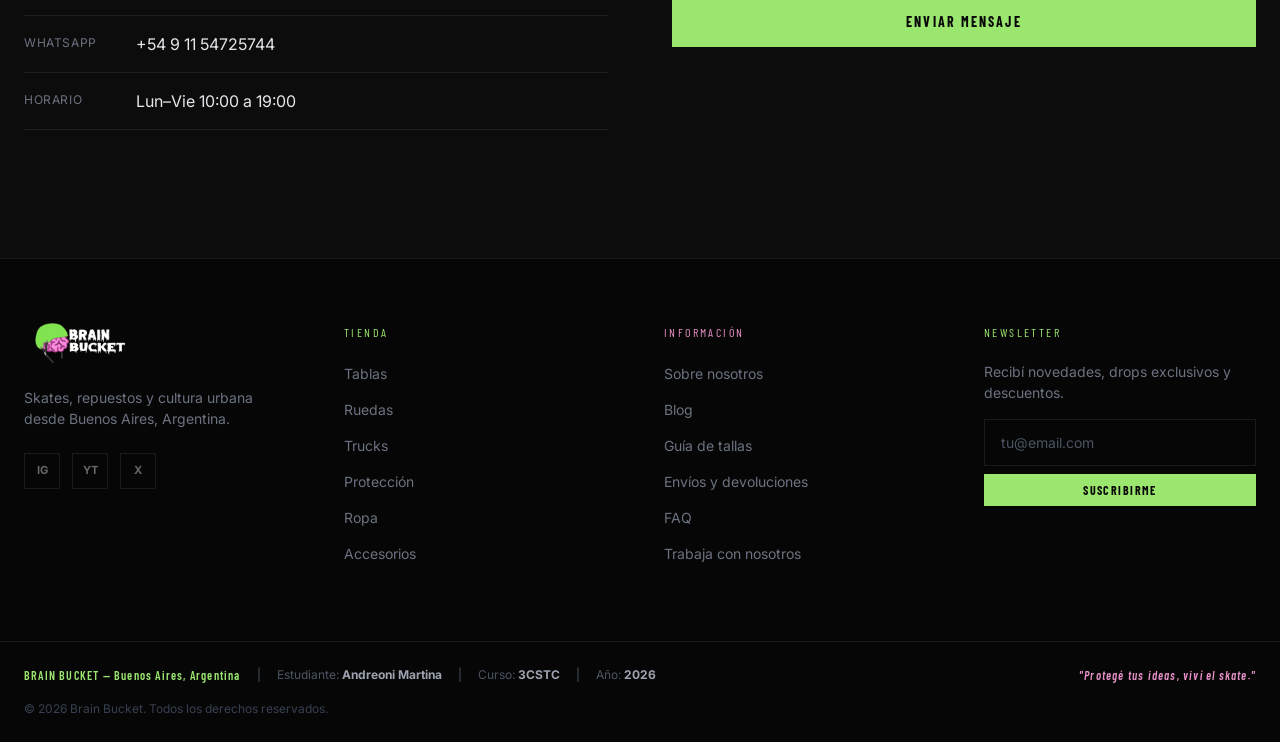
==== commit 931a1515: "Sitio completo Brain Bucket: carrito, pago simulado, buscador y diseño responsive - index.html como " ====
--- a/index.html
+++ b/index.html
@@ -1,1252 +1,312 @@
-<!DOCTYPE html>
+﻿<!DOCTYPE html>
 <html lang="es">
-  <head>
-    <meta charset="UTF-8" />
-    <meta name="viewport" content="width=device-width, initial-scale=1.0" />
-    <title>Brain Bucket — Skates & Repuestos</title>
-
-   
-    <link rel="preconnect" href="https://fonts.googleapis.com" />
-    <link rel="preconnect" href="https://fonts.gstatic.com" crossorigin />
-    <link
-      href="https://fonts.googleapis.com/css2?family=Barlow+Condensed:wght@400;600;700;800;900&family=Inter:wght@300;400;500;600&display=swap"
-      rel="stylesheet"
-    />
-
-    <style>
-    
-      *, *::before, *::after {
-        box-sizing: border-box;
-        margin: 0;
-        padding: 0;
-      }
-
-      :root {
-        --verde:   #9AE66E;
-        --rosa:    #E891C8;
-        --negro:   #080808;
-        --gris1:   #111111;
-        --gris2:   #1a1a1a;
-        --gris3:   #333333;
-        --texto:   #f0f0f0;
-        --subtexto:#888888;
-        --borde:   rgba(255,255,255,0.08);
-        --fuente-titulo: 'Barlow Condensed', sans-serif;
-        --fuente-cuerpo: 'Inter', sans-serif;
-      }
-
-      html {
-        scroll-behavior: smooth;
-      }
-
-      body {
-        background-color: var(--negro);
-        color: var(--texto);
-        font-family: var(--fuente-cuerpo);
-        font-size: 16px;
-        line-height: 1.6;
-      }
-
-      img {
-        max-width: 100%;
-        display: block;
-      }
-
-      a {
-        color: inherit;
-        text-decoration: none;
-      }
-
-      ul {
-        list-style: none;
-      }
-
-
-      .contenedor {
-        max-width: 1200px;
-        margin: 0 auto;
-        padding: 0 24px;
-      }
-
-      .etiqueta {
-        display: inline-block;
-        font-family: var(--fuente-titulo);
-        font-size: 11px;
-        letter-spacing: 0.3em;
-        text-transform: uppercase;
-        margin-bottom: 12px;
-      }
-
-      .etiqueta--verde { color: var(--verde); }
-      .etiqueta--rosa  { color: var(--rosa);  }
-
-      .titulo-seccion {
-        font-family: var(--fuente-titulo);
-        font-weight: 800;
-        font-size: clamp(2.5rem, 5vw, 4rem);
-        line-height: 1;
-        text-transform: uppercase;
-        color: var(--texto);
-        margin-bottom: 16px;
-      }
-
-      .titulo-seccion span { color: var(--verde); }
-      .titulo-seccion span.rosa { color: var(--rosa); }
-
-      .boton {
-        display: inline-block;
-        font-family: var(--fuente-titulo);
-        font-size: 13px;
-        font-weight: 700;
-        letter-spacing: 0.15em;
-        text-transform: uppercase;
-        padding: 14px 32px;
-        cursor: pointer;
-        transition: opacity 0.2s;
-      }
-
-      .boton:hover { opacity: 0.85; }
-
-      .boton--verde {
-        background-color: var(--verde);
-        color: var(--negro);
-      }
-
-      .boton--borde {
-        border: 1px solid rgba(255,255,255,0.2);
-        color: var(--texto);
-      }
-
-      .boton--borde:hover {
-        border-color: var(--verde);
-        color: var(--verde);
-        opacity: 1;
-      }
-
-    
-      header {
-        position: sticky;
-        top: 0;
-        z-index: 100;
-        background-color: rgba(8, 8, 8, 0.92);
-        backdrop-filter: blur(16px);
-        border-bottom: 1px solid var(--borde);
-      }
-
-      .header__inner {
-        display: flex;
-        align-items: center;
-        justify-content: space-between;
-        height: 64px;
-      }
-
-      .header__logo {
-        display: flex;
-        flex-direction: column;
-        gap: 2px;
-      }
-
-      .header__logo h1 {
-        font-family: var(--fuente-titulo);
-        font-size: 28px;
-        font-weight: 900;
-        letter-spacing: 0.05em;
-        text-transform: uppercase;
-        line-height: 1;
-        color: var(--texto);
-      }
-
-      .header__logo h1 span { color: var(--verde); }
-
-      .header__subtitulo {
-        font-family: var(--fuente-titulo);
-        font-size: 10px;
-        letter-spacing: 0.35em;
-        text-transform: uppercase;
-        color: var(--verde);
-      }
-
-     
-      nav ul {
-        display: flex;
-        align-items: center;
-        gap: 4px;
-      }
-
-      nav ul li a {
-        font-family: var(--fuente-titulo);
-        font-size: 13px;
-        font-weight: 600;
-        letter-spacing: 0.1em;
-        text-transform: uppercase;
-        color: var(--subtexto);
-        padding: 8px 16px;
-        transition: color 0.2s;
-      }
-
-      nav ul li a:hover { color: var(--verde); }
-
-      nav ul li.nav__cta a {
-        background-color: var(--verde);
-        color: var(--negro);
-        margin-left: 8px;
-      }
-
-      nav ul li.nav__cta a:hover {
-        opacity: 0.85;
-        color: var(--negro);
-      }
-
-     
-      #inicio {
-        position: relative;
-        min-height: 90vh;
-        display: flex;
-        align-items: center;
-        overflow: hidden;
-      }
-
-      .hero__fondo {
-        position: absolute;
-        inset: 0;
-        background-image: url('https://images.unsplash.com/photo-1547198152-dde291a08c45?w=1400&h=900&fit=crop&auto=format');
-        background-size: cover;
-        background-position: center 30%;
-      }
-
-      .hero__overlay {
-        position: absolute;
-        inset: 0;
-        background: linear-gradient(to right, rgba(8,8,8,0.96) 45%, rgba(8,8,8,0.55) 100%);
-      }
-
-      .hero__linea {
-        position: absolute;
-        left: 0;
-        top: 0;
-        bottom: 0;
-        width: 3px;
-        background: linear-gradient(to bottom, transparent, #9AE66E, #E891C8, transparent);
-      }
-
-      .hero__contenido {
-        position: relative;
-        z-index: 1;
-        max-width: 600px;
-        padding: 80px 0;
-      }
-
-      .hero__titulo {
-        font-family: var(--fuente-titulo);
-        font-weight: 900;
-        font-size: clamp(4rem, 10vw, 8rem);
-        line-height: 0.95;
-        text-transform: uppercase;
-        color: var(--texto);
-        margin-bottom: 24px;
-      }
-
-      .hero__titulo span { color: var(--verde); display: block; }
-
-      .hero__descripcion {
-        font-size: 18px;
-        color: #aaaaaa;
-        max-width: 440px;
-        margin-bottom: 36px;
-        line-height: 1.7;
-      }
-
-      .hero__botones {
-        display: flex;
-        gap: 12px;
-        flex-wrap: wrap;
-      }
-
-    
-      #presentacion {
-        padding: 100px 0;
-      }
-
-      .presentacion__grid {
-        display: grid;
-        grid-template-columns: 1fr 1fr;
-        gap: 64px;
-        align-items: center;
-      }
-
-      .presentacion__texto p {
-        color: #aaaaaa;
-        margin-bottom: 16px;
-        line-height: 1.8;
-      }
-
-      .presentacion__datos {
-        display: flex;
-        gap: 40px;
-        margin-top: 32px;
-        padding-top: 32px;
-        border-top: 1px solid var(--borde);
-      }
-
-      .presentacion__dato-num {
-        font-family: var(--fuente-titulo);
-        font-size: 2rem;
-        font-weight: 800;
-        color: var(--verde);
-      }
-
-      .presentacion__dato-num.rosa { color: var(--rosa); }
-
-      .presentacion__dato-label {
-        font-size: 12px;
-        color: var(--subtexto);
-        margin-top: 2px;
-        letter-spacing: 0.05em;
-      }
-
-      .presentacion__imagen {
-        position: relative;
-        height: 480px;
-      }
-
-      .presentacion__imagen img {
-        width: 100%;
-        height: 100%;
-        object-fit: cover;
-      }
-
-      .presentacion__badge {
-        position: absolute;
-        bottom: -16px;
-        left: -16px;
-        background-color: var(--verde);
-        padding: 16px 20px;
-      }
-
-      .presentacion__badge p {
-        font-family: var(--fuente-titulo);
-        font-size: 12px;
-        font-weight: 700;
-        letter-spacing: 0.1em;
-        text-transform: uppercase;
-        color: var(--negro);
-      }
-
-   
-      #informacion {
-        padding: 100px 0;
-        background-color: var(--gris1);
-      }
-
-      .info__cabecera {
-        display: flex;
-        justify-content: space-between;
-        align-items: flex-end;
-        margin-bottom: 48px;
-        flex-wrap: wrap;
-        gap: 24px;
-      }
-
-      .info__grid {
-        display: grid;
-        grid-template-columns: repeat(3, 1fr);
-        gap: 1px;
-        background-color: var(--borde);
-      }
-
-      .info__tarjeta {
-        background-color: var(--gris1);
-        padding: 36px 32px;
-        transition: background-color 0.2s;
-      }
-
-      .info__tarjeta:hover { background-color: var(--gris2); }
-
-      .info__icono {
-        font-size: 2.5rem;
-        margin-bottom: 20px;
-      }
-
-      .info__tarjeta h3 {
-        font-family: var(--fuente-titulo);
-        font-size: 1.3rem;
-        font-weight: 700;
-        text-transform: uppercase;
-        letter-spacing: 0.05em;
-        margin-bottom: 12px;
-      }
-
-      .info__tarjeta p {
-        font-size: 14px;
-        color: #aaaaaa;
-        line-height: 1.7;
-      }
-
-     
-      #galeria {
-        padding: 100px 0;
-      }
-
-      .galeria__cabecera {
-        text-align: center;
-        margin-bottom: 48px;
-      }
-
-      .galeria__grid {
-        display: grid;
-        grid-template-columns: repeat(3, 1fr);
-        grid-template-rows: auto auto;
-        gap: 8px;
-      }
-
-      .galeria__item {
-        overflow: hidden;
-        background-color: var(--gris2);
-      }
-
-      .galeria__item--grande {
-        grid-row: span 2;
-      }
-
-      .galeria__item img {
-        width: 100%;
-        height: 100%;
-        object-fit: cover;
-        transition: transform 0.5s ease, filter 0.5s ease;
-        min-height: 220px;
-      }
-
-      .galeria__item--grande img { min-height: 100%; }
-
-      .galeria__item:hover img {
-        transform: scale(1.05);
-        filter: brightness(1.1);
-      }
-
-      #curiosidades {
-        padding: 100px 0;
-        background-color: var(--gris1);
-      }
-
-      .curiosidades__grid {
-        display: grid;
-        grid-template-columns: repeat(3, 1fr);
-        gap: 1px;
-        background-color: var(--borde);
-        margin-bottom: 1px;
-      }
-
-      .curiosidades__tarjeta {
-        background-color: var(--gris1);
-        padding: 40px 32px;
-        transition: background-color 0.2s;
-      }
-
-      .curiosidades__tarjeta:hover { background-color: var(--gris2); }
-
-      .curiosidades__emoji {
-        font-size: 3rem;
-        margin-bottom: 20px;
-        display: block;
-      }
-
-      .curiosidades__tarjeta h3 {
-        font-family: var(--fuente-titulo);
-        font-size: 1.2rem;
-        font-weight: 700;
-        text-transform: uppercase;
-        letter-spacing: 0.05em;
-        margin-bottom: 12px;
-        color: var(--verde);
-      }
-
-      .curiosidades__tarjeta:nth-child(2) h3 { color: var(--rosa); }
-
-      .curiosidades__tarjeta p {
-        font-size: 14px;
-        color: #aaaaaa;
-        line-height: 1.7;
-      }
-
-     
-      .curiosidades__stat {
-        display: flex;
-        align-items: center;
-        justify-content: space-between;
-        background-color: var(--verde);
-        padding: 48px 40px;
-        flex-wrap: wrap;
-        gap: 24px;
-      }
-
-      .curiosidades__stat-num {
-        font-family: var(--fuente-titulo);
-        font-size: clamp(3rem, 8vw, 6rem);
-        font-weight: 900;
-        color: var(--negro);
-        line-height: 1;
-      }
-
-      .curiosidades__stat-desc {
-        font-size: 18px;
-        color: rgba(8,8,8,0.65);
-        max-width: 380px;
-        font-weight: 500;
-      }
-
-    
-      #enlaces {
-        padding: 100px 0;
-      }
-
-      .enlaces__cabecera {
-        text-align: center;
-        margin-bottom: 56px;
-      }
-
-      .enlaces__lista {
-        display: grid;
-        grid-template-columns: repeat(2, 1fr);
-        gap: 16px;
-        max-width: 800px;
-        margin: 0 auto;
-      }
-
-      .enlaces__item {
-        display: flex;
-        align-items: center;
-        gap: 20px;
-        padding: 24px 28px;
-        border: 1px solid var(--borde);
-        background-color: var(--gris1);
-        transition: border-color 0.2s, background-color 0.2s;
-      }
-
-      .enlaces__item:hover {
-        border-color: var(--verde);
-        background-color: var(--gris2);
-      }
-
-      .enlaces__item:nth-child(even):hover {
-        border-color: var(--rosa);
-      }
-
-      .enlaces__icono {
-        font-size: 2rem;
-        flex-shrink: 0;
-      }
-
-      .enlaces__item h3 {
-        font-family: var(--fuente-titulo);
-        font-size: 1rem;
-        font-weight: 700;
-        text-transform: uppercase;
-        letter-spacing: 0.08em;
-        margin-bottom: 4px;
-        color: var(--texto);
-      }
-
-      .enlaces__item p {
-        font-size: 13px;
-        color: var(--subtexto);
-        margin-bottom: 10px;
-      }
-
-      .enlaces__item a {
-        font-family: var(--fuente-titulo);
-        font-size: 12px;
-        font-weight: 700;
-        letter-spacing: 0.12em;
-        text-transform: uppercase;
-        color: var(--verde);
-        transition: opacity 0.2s;
-      }
-
-      .enlaces__item:nth-child(even) a { color: var(--rosa); }
-
-      .enlaces__item a:hover { opacity: 0.7; }
-
-     
-      footer {
-        background-color: #060606;
-        border-top: 1px solid var(--borde);
-      }
-
-      .footer__superior {
-        display: grid;
-        grid-template-columns: 2fr 1fr 1fr;
-        gap: 48px;
-        padding: 64px 0 48px;
-        border-bottom: 1px solid var(--borde);
-      }
-
-      .footer__marca h2 {
-        font-family: var(--fuente-titulo);
-        font-size: 2rem;
-        font-weight: 900;
-        text-transform: uppercase;
-        letter-spacing: 0.05em;
-        color: var(--texto);
-        margin-bottom: 8px;
-      }
-
-      .footer__marca h2 span { color: var(--verde); }
-
-      .footer__marca p {
-        font-size: 14px;
-        color: var(--subtexto);
-        line-height: 1.7;
-        max-width: 300px;
-        margin-bottom: 24px;
-      }
-
-      .footer__redes {
-        display: flex;
-        gap: 8px;
-      }
-
-      .footer__red {
-        width: 36px;
-        height: 36px;
-        display: flex;
-        align-items: center;
-        justify-content: center;
-        border: 1px solid var(--borde);
-        font-size: 14px;
-        color: var(--subtexto);
-        transition: border-color 0.2s, color 0.2s;
-      }
-
-      .footer__red:hover {
-        border-color: var(--verde);
-        color: var(--verde);
-      }
-
-      .footer__col h4 {
-        font-family: var(--fuente-titulo);
-        font-size: 11px;
-        font-weight: 700;
-        letter-spacing: 0.25em;
-        text-transform: uppercase;
-        color: var(--verde);
-        margin-bottom: 20px;
-      }
-
-      .footer__col:nth-child(3) h4 { color: var(--rosa); }
-
-      .footer__col ul { list-style: none; }
-
-      .footer__col ul li {
-        margin-bottom: 10px;
-      }
-
-      .footer__col ul li a {
-        font-size: 14px;
-        color: var(--subtexto);
-        transition: color 0.2s;
-      }
-
-      .footer__col ul li a:hover { color: var(--texto); }
-
-  
-      .footer__inferior {
-        padding: 24px 0;
-      }
-
-      .footer__datos {
-        display: flex;
-        align-items: center;
-        justify-content: space-between;
-        flex-wrap: wrap;
-        gap: 12px;
-      }
-
-      .footer__datos-estudiante {
-        display: flex;
-        flex-wrap: wrap;
-        align-items: center;
-        gap: 8px;
-        font-size: 13px;
-        color: #555;
-      }
-
-      .footer__datos-estudiante strong {
-        color: var(--verde);
-        font-family: var(--fuente-titulo);
-        font-size: 14px;
-        letter-spacing: 0.08em;
-        text-transform: uppercase;
-      }
-
-      .footer__datos-separador {
-        color: var(--gris3);
-      }
-
-      .footer__frase {
-        font-family: var(--fuente-titulo);
-        font-size: 14px;
-        font-style: italic;
-        letter-spacing: 0.08em;
-        color: var(--rosa);
-      }
-
-      .footer__copyright {
-        margin-top: 12px;
-        font-size: 12px;
-        color: #333;
-      }
-
-     
-      @media (max-width: 900px) {
-        nav ul { display: none; }
-
-        .presentacion__grid,
-        .info__grid,
-        .curiosidades__grid,
-        .footer__superior {
-          grid-template-columns: 1fr;
-        }
-
-        .galeria__grid {
-          grid-template-columns: 1fr 1fr;
-        }
-
-        .galeria__item--grande { grid-row: span 1; }
-
-        .enlaces__lista {
-          grid-template-columns: 1fr;
-        }
-
-        .footer__datos { flex-direction: column; align-items: flex-start; }
-      }
-
-      @media (max-width: 600px) {
-        .hero__titulo { font-size: 3.5rem; }
-        .galeria__grid { grid-template-columns: 1fr; }
-        .presentacion__datos { flex-direction: column; gap: 20px; }
-        .curiosidades__stat { flex-direction: column; }
-      }
-    </style>
-  </head>
-
-  <body>
-
-
-    <header>
-      <div class="contenedor header__inner">
-
-      
-        <div class="header__logo">
-          <h1>BRAIN<span>BUCKET</span></h1>
-          <span class="header__subtitulo">Skates &amp; Repuestos — Buenos Aires</span>
-        </div>
-
-        <nav>
-          <ul>
-            <li><a href="#inicio">Inicio</a></li>
-            <li><a href="#informacion">Información</a></li>
-            <li><a href="#galeria">Galería</a></li>
-            <li><a href="#curiosidades">Curiosidades</a></li>
-            <li class="nav__cta"><a href="#contacto">Contacto</a></li>
-          </ul>
-        </nav>
-
-      </div>
-    </header>
-
-
-   
-    <main>
-
-      <section id="inicio">
-        <div class="hero__fondo"></div>
-        <div class="hero__overlay"></div>
-        <div class="hero__linea"></div>
-
-        <div class="contenedor">
-          <div class="hero__contenido">
-            <span class="etiqueta etiqueta--verde">— Cultura Urbana Desde 2016 —</span>
-
-            <h2 class="hero__titulo">
-              BRAIN
-              <span>BUCKET</span>
-            </h2>
-
-            <p class="hero__descripcion">
-              Skates, repuestos y accesorios para quienes piensan diferente.
-              Nacimos en Buenos Aires para llevar la cultura del skate a otro nivel.
-              Protegé tu cabeza, liberá tu creatividad.
-            </p>
-
-            <div class="hero__botones">
-              <a href="#informacion" class="boton boton--verde">Ver Información</a>
-              <a href="#galeria" class="boton boton--borde">Ver Galería</a>
-            </div>
-          </div>
-        </div>
-      </section>
-
-
-     
-      <section id="presentacion">
-        <div class="contenedor">
-          <div class="presentacion__grid">
-
-           
-            <div class="presentacion__texto">
-              <span class="etiqueta etiqueta--rosa">Nuestra historia</span>
-              <h2 class="titulo-seccion">
-                SKATE CON<br>
-                <span>INTELIGENCIA</span>
-              </h2>
-              <p>
-                BRAIN BUCKET nació en 2016 en Buenos Aires con una misión clara:
-                democratizar la cultura skate en Argentina. Creemos que el skate
-                es más que un deporte, es una forma de ver el mundo, de resolver
-                problemas y de expresarse sin límites.
-              </p>
-              <p>
-                Nuestro nombre lo dice todo: el cerebro representa la creatividad
-                y la estrategia, el casco representa la protección y la seguridad.
-                En la cultura skate, "bucket" es el término para el casco. Somos
-                una marca pensada por skaters, para skaters.
-              </p>
-              <p>
-                Curated por skaters locales, nuestro catálogo combina marcas
-                internacionales con colecciones exclusivas diseñadas por artistas
-                de Buenos Aires. El verde neón y el rosa son nuestros colores:
-                visibilidad, energía y actitud urbana.
-              </p>
-
-              <div class="presentacion__datos">
-                <div>
-                  <div class="presentacion__dato-num">2.400+</div>
-                  <div class="presentacion__dato-label">Clientes activos</div>
-                </div>
-                <div>
-                  <div class="presentacion__dato-num rosa">4 locales</div>
-                  <div class="presentacion__dato-label">En Argentina</div>
-                </div>
-                <div>
-                  <div class="presentacion__dato-num">8 años</div>
-                  <div class="presentacion__dato-label">En la cultura skate</div>
-                </div>
-              </div>
-            </div>
-
-           
-            <div class="presentacion__imagen">
-              <img
-                src="https://images.unsplash.com/photo-1760897225526-bd541aa08ddf?w=700&h=900&fit=crop&auto=format"
-                alt="Skater en calle urbana de Buenos Aires al atardecer"
-              />
-              <div class="presentacion__badge">
-                <p>🧠 Diseñado por skaters</p>
-              </div>
-            </div>
-
-          </div>
-        </div>
-      </section>
-
-
-    
-      <section id="informacion">
-        <div class="contenedor">
-          <div class="info__cabecera">
-            <div>
-              <span class="etiqueta etiqueta--verde">Lo que ofrecemos</span>
-              <h2 class="titulo-seccion">
-                NUESTROS<br>
-                <span class="rosa">PRODUCTOS</span>
-              </h2>
-            </div>
-            <a href="#galeria" class="boton boton--borde">Ver galería →</a>
-          </div>
-
-          <div class="info__grid">
-
-            <div class="info__tarjeta">
-              <div class="info__icono">🛹</div>
-              <h3>Tablas &amp; Skates Completos</h3>
-              <p>
-                Desde tablas de iniciación hasta decks pro con gráficas de artistas
-                locales. Tenemos el setup perfecto para cada nivel y estilo.
-                Modelos desde $45.990 hasta $150.000.
-              </p>
-            </div>
-
-            <div class="info__tarjeta">
-              <div class="info__icono">⚙️</div>
-              <h3>Repuestos y Ruedas</h3>
-              <p>
-                Trucks, ruedas, rodamientos y lijas para mantener tu tabla en
-                perfecto estado. Marcas como Independent, Spitfire, Bones y
-                nuestras propias ruedas Hardcover.
-              </p>
-            </div>
-
-            <div class="info__tarjeta">
-              <div class="info__icono">🪖</div>
-              <h3>Protección</h3>
-              <p>
-                Cascos, rodilleras y coderas para patinar con confianza.
-                La seguridad no es opcional: nuestro casco Brain Bucket
-                cumple normas ASTM y CE con diseños únicos.
-              </p>
-            </div>
-
-            <div class="info__tarjeta">
-              <div class="info__icono">👕</div>
-              <h3>Ropa &amp; Accesorios</h3>
-              <p>
-                Remeras, gorros, medias y mochilas con el estilo urbano de
-                la marca. Colaboraciones exclusivas con artistas y estudios
-                de diseño de Buenos Aires y CABA.
-              </p>
-            </div>
-
-            <div class="info__tarjeta">
-              <div class="info__icono">🎨</div>
-              <h3>Arte en Cada Tabla</h3>
-              <p>
-                Cada colección Brain Bucket es una colaboración con artistas
-                locales. El arte urbano, el graffiti y la cultura visual de
-                Buenos Aires inspiran cada gráfica.
-              </p>
-            </div>
-
-            <div class="info__tarjeta">
-              <div class="info__icono">🚚</div>
-              <h3>Envíos a Todo el País</h3>
-              <p>
-                Comprá online y recibí en tu puerta en 48 a 72 horas.
-                Envío gratis en compras mayores a $30.000.
-                Retiro en nuestros 4 locales de Buenos Aires.
-              </p>
-            </div>
-
-          </div>
-        </div>
-      </section>
-
-
-    
-      <section id="galeria">
-        <div class="contenedor">
-          <div class="galeria__cabecera">
-            <span class="etiqueta etiqueta--rosa">Galería</span>
-            <h2 class="titulo-seccion">
-              VIVIR EL <span>SKATE</span>
-            </h2>
-            <p style="color: #aaaaaa; max-width: 500px; margin: 12px auto 0;">
-              Imágenes de la comunidad skate, nuestros productos y el espíritu urbano que nos mueve.
-            </p>
-          </div>
-
-          <div class="galeria__grid">
-
-            <div class="galeria__item galeria__item--grande">
-              <img
-                src="https://images.unsplash.com/photo-1547198152-dde291a08c45?w=700&h=900&fit=crop&auto=format"
-                alt="Skater ejecutando trick espectacular en el aire"
-              />
-            </div>
-
-           
-            <div class="galeria__item">
-              <img
-                src="https://images.unsplash.com/photo-1765875439502-f9214fe2ff5d?w=700&h=500&fit=crop&auto=format"
-                alt="Skateboarder frente a edificios modernos de la ciudad"
-              />
-            </div>
-
-            <div class="galeria__item">
-              <img
-                src="https://images.unsplash.com/photo-1785836521095-56b8b3d49e84?w=700&h=500&fit=crop&auto=format"
-                alt="Skater practicando en entorno urbano histórico"
-              />
-            </div>
-
-            <div class="galeria__item">
-              <img
-                src="https://images.unsplash.com/photo-1763044936741-49b01fa8885b?w=700&h=500&fit=crop&auto=format"
-                alt="Skater saltando sobre obstáculo urbano de noche"
-              />
-            </div>
-
-            <div class="galeria__item">
-              <img
-                src="https://images.unsplash.com/photo-1770429953076-1ccbb84996d5?w=700&h=500&fit=crop&auto=format"
-                alt="Persona practicando skate en calle soleada"
-              />
-            </div>
-
-          </div>
-        </div>
-      </section>
-
-
-     
-      <section id="curiosidades">
-        <div class="contenedor">
-          <span class="etiqueta etiqueta--verde">¿Sabías que...?</span>
-          <h2 class="titulo-seccion">
-            DATOS Y <span class="rosa">CURIOSIDADES</span>
-          </h2>
-          <br>
-
-          <div class="curiosidades__grid">
-
-            <div class="curiosidades__tarjeta">
-              <span class="curiosidades__emoji">🧠</span>
-              <h3>¿Por qué Brain Bucket?</h3>
-              <p>
-                El nombre combina cerebro (creatividad y estrategia) con casco.
-                En la jerga skate anglosajona, "bucket" es sinónimo de casco.
-                La marca nació para skaters que piensan antes de tirar el truco.
-              </p>
-            </div>
-
-            <div class="curiosidades__tarjeta">
-              <span class="curiosidades__emoji">🛹</span>
-              <h3>Historia del Skate</h3>
-              <p>
-                El skateboarding nació en California, EE.UU., a fines de los
-                años 50 como alternativa al surf en tierra firme. Llegó a
-                Argentina en los años 80 y hoy tiene una comunidad enorme en
-                Buenos Aires y todo el país.
-              </p>
-            </div>
-
-            <div class="curiosidades__tarjeta">
-              <span class="curiosidades__emoji">🏅</span>
-              <h3>Deporte Olímpico</h3>
-              <p>
-                El skateboarding debutó como deporte olímpico en Tokio 2020.
-                Argentina participó con skaters jóvenes que representaron la
-                nueva generación de la disciplina a nivel mundial.
-              </p>
-            </div>
-
-          </div>
-
-          
-          <div class="curiosidades__stat">
-            <div>
-              <div class="curiosidades__stat-num">500M+</div>
-              <div class="curiosidades__stat-desc">
-                de skaters activos en todo el mundo, según la Federación
-                Mundial de Skateboarding (World Skate Federation).
-              </div>
-            </div>
-            <div style="font-size: 5rem;">🌍</div>
-          </div>
-
-        </div>
-      </section>
-
-
-   
-      <section id="enlaces">
-        <div class="contenedor">
-          <div class="enlaces__cabecera">
-            <span class="etiqueta etiqueta--rosa">Más contenido</span>
-            <h2 class="titulo-seccion">
-              ENLACES <span>EXTERNOS</span>
-            </h2>
-            <p style="color: #aaaaaa; max-width: 480px; margin: 12px auto 0;">
-              Recursos, redes y sitios oficiales para seguir explorando la cultura skate.
-            </p>
-          </div>
-
-       
-          <ul class="enlaces__lista">
-
-            <li class="enlaces__item">
-              <span class="enlaces__icono">▶️</span>
-              <div>
-                <h3>YouTube — Skate Argentina</h3>
-                <p>Videos de trucos, spots y eventos del skate local e internacional.</p>
-                <a href="https://www.youtube.com/results?search_query=skate+argentina" target="_blank" rel="noopener">
-                  Ir a YouTube →
-                </a>
-              </div>
-            </li>
-
-            <li class="enlaces__item">
-              <span class="enlaces__icono">📸</span>
-              <div>
-                <h3>Instagram — @brainbucketba</h3>
-                <p>Seguinos en Instagram para ver los últimos drops y contenido de la comunidad.</p>
-                <a href="https://www.instagram.com" target="_blank" rel="noopener">
-                  Ir a Instagram →
-                </a>
-              </div>
-            </li>
-
-            <li class="enlaces__item">
-              <span class="enlaces__icono">🏅</span>
-              <div>
-                <h3>World Skate Federation</h3>
-                <p>Organismo oficial del skateboarding olímpico. Rankings, eventos y noticias mundiales.</p>
-                <a href="https://www.worldskate.org" target="_blank" rel="noopener">
-                  Ir a World Skate →
-                </a>
-              </div>
-            </li>
-
-            <li class="enlaces__item">
-              <span class="enlaces__icono">📖</span>
-              <div>
-                <h3>Wikipedia — Skateboarding</h3>
-                <p>Historia completa del skateboarding, su evolución y su llegada a los Juegos Olímpicos.</p>
-                <a href="https://es.wikipedia.org/wiki/Skateboarding" target="_blank" rel="noopener">
-                  Ir a Wikipedia →
-                </a>
-              </div>
-            </li>
-
-          </ul>
-        </div>
-      </section>
-
-
-     
-      <section id="contacto" style="padding: 100px 0; background-color: #0c0c0c;">
-        <div class="contenedor">
-          <span class="etiqueta etiqueta--verde">Contacto</span>
-          <h2 class="titulo-seccion">
-            HABLEMOS<br>
-            <span class="rosa">DEL SKATE</span>
-          </h2>
-          <br>
-
-          <div style="display: grid; grid-template-columns: 1fr 1fr; gap: 64px; align-items: start;">
-
-            <div>
-              <p style="color: #aaaaaa; line-height: 1.8; margin-bottom: 32px;">
-                ¿Tenés preguntas sobre productos, envíos o querés ser parte de la
-                comunidad Brain Bucket? Escribinos y te respondemos en menos de 24hs.
-              </p>
-
-              <ul style="list-style: none; space-y: 16px;">
-                <li style="display:flex; gap:16px; padding:14px 0; border-bottom:1px solid rgba(255,255,255,0.06);">
-                  <span style="color:#555; font-size:13px; text-transform:uppercase; letter-spacing:0.1em; width:90px; padding-top:2px;">Email</span>
-                  <span style="color:#ccc;">hola@brainbucket.com.ar</span>
-                </li>
-                <li style="display:flex; gap:16px; padding:14px 0; border-bottom:1px solid rgba(255,255,255,0.06);">
-                  <span style="color:#555; font-size:13px; text-transform:uppercase; letter-spacing:0.1em; width:90px; padding-top:2px;">WhatsApp</span>
-                  <span style="color:#ccc;">+54 11 1234-5678</span>
-                </li>
-                <li style="display:flex; gap:16px; padding:14px 0; border-bottom:1px solid rgba(255,255,255,0.06);">
-                  <span style="color:#555; font-size:13px; text-transform:uppercase; letter-spacing:0.1em; width:90px; padding-top:2px;">Dirección</span>
-                  <span style="color:#ccc;">Av. Corrientes 1234, CABA, Argentina</span>
-                </li>
-                <li style="display:flex; gap:16px; padding:14px 0;">
-                  <span style="color:#555; font-size:13px; text-transform:uppercase; letter-spacing:0.1em; width:90px; padding-top:2px;">Horario</span>
-                  <span style="color:#ccc;">Lunes a Viernes 10:00 a 19:00 hs</span>
-                </li>
-              </ul>
-            </div>
-
-            <form style="display:flex; flex-direction:column; gap:16px;">
-              <div style="display:grid; grid-template-columns:1fr 1fr; gap:12px;">
-                <div>
-                  <label style="display:block; font-size:11px; text-transform:uppercase; letter-spacing:0.15em; color:#555; margin-bottom:8px;">Nombre</label>
-                  <input type="text" placeholder="Tu nombre" style="width:100%; background:transparent; border:1px solid rgba(255,255,255,0.1); color:#f0f0f0; padding:12px 14px; font-size:14px; outline:none;" />
-                </div>
-                <div>
-                  <label style="display:block; font-size:11px; text-transform:uppercase; letter-spacing:0.15em; color:#555; margin-bottom:8px;">Email</label>
-                  <input type="email" placeholder="tu@email.com" style="width:100%; background:transparent; border:1px solid rgba(255,255,255,0.1); color:#f0f0f0; padding:12px 14px; font-size:14px; outline:none;" />
-                </div>
-              </div>
-              <div>
-                <label style="display:block; font-size:11px; text-transform:uppercase; letter-spacing:0.15em; color:#555; margin-bottom:8px;">Mensaje</label>
-                <textarea rows="5" placeholder="¿En qué podemos ayudarte?" style="width:100%; background:transparent; border:1px solid rgba(255,255,255,0.1); color:#f0f0f0; padding:12px 14px; font-size:14px; outline:none; resize:vertical;"></textarea>
-              </div>
-              <button type="submit" class="boton boton--verde" style="border:none; cursor:pointer;">
-                Enviar Mensaje
-              </button>
-            </form>
-
-          </div>
-        </div>
-      </section>
-
-    </main>
-
-
-
-    <footer>
-      <div class="contenedor">
-
-      
-        <div class="footer__superior">
-
-          <div class="footer__marca">
-            <h2>BRAIN<span>BUCKET</span></h2>
-            <p>Skates, repuestos y cultura urbana desde Buenos Aires, Argentina. Para quienes piensan diferente.</p>
-            <div class="footer__redes">
-              <a href="https://www.instagram.com" target="_blank" rel="noopener" class="footer__red" title="Instagram">IG</a>
-              <a href="https://www.youtube.com" target="_blank" rel="noopener" class="footer__red" title="YouTube">YT</a>
-              <a href="https://www.twitter.com" target="_blank" rel="noopener" class="footer__red" title="Twitter / X">X</a>
-            </div>
-          </div>
-
-        
-          <div class="footer__col">
-            <h4>Tienda</h4>
-            <ul>
-              <li><a href="#informacion">Tablas &amp; Skates</a></li>
-              <li><a href="#informacion">Ruedas</a></li>
-              <li><a href="#informacion">Trucks</a></li>
-              <li><a href="#informacion">Protección</a></li>
-              <li><a href="#informacion">Ropa</a></li>
-              <li><a href="#informacion">Accesorios</a></li>
-            </ul>
-          </div>
-
-         
-          <div class="footer__col">
-            <h4>Información</h4>
-            <ul>
-              <li><a href="#presentacion">Sobre nosotros</a></li>
-              <li><a href="#curiosidades">Curiosidades</a></li>
-              <li><a href="#galeria">Galería</a></li>
-              <li><a href="#enlaces">Links externos</a></li>
-              <li><a href="#contacto">Contacto</a></li>
-            </ul>
-          </div>
-
-        </div>
-
-    
-        <div class="footer__inferior">
-          <div class="footer__datos">
-
-            <div class="footer__datos-estudiante">
-              <strong>Andreoni Martina</strong>
-              <span class="footer__datos-separador">|</span>
-              <span>Curso: <strong style="color:#ccc;">3CSTC</strong></span>
-              <span class="footer__datos-separador">|</span>
-              <span>Año: <strong style="color:#ccc;">2026</strong></span>
-              <span class="footer__datos-separador">|</span>
-              <span>Brain Bucket — Diseño Web</span>
-            </div>
-
-            <p class="footer__frase">"Protegé tus ideas, viví el skate."</p>
-
-          </div>
-
-          <p class="footer__copyright">
-            &copy; 2026 Brain Bucket. Trabajo práctico de Diseño y Desarrollo Web.
-            Todos los derechos reservados.
-          </p>
-        </div>
-
-      </div>
-    </footer>
-
-  </body>
+<head>
+  <meta charset="UTF-8">
+  <meta name="viewport" content="width=device-width, initial-scale=1.0">
+  <title>Brain Bucket — Skates y Repuestos</title>
+  <meta name="description" content="Skates, repuestos y accesorios para quienes piensan diferente. Tienda de skate en Buenos Aires.">
+  <link rel="preconnect" href="https://fonts.googleapis.com">
+  <link href="https://fonts.googleapis.com/css2?family=Inter:wght@300;400;500;600;700;900&family=Barlow+Condensed:wght@400;600;700;800;900&display=swap" rel="stylesheet">
+  <link href="https://fonts.cdnfonts.com/css/melted-monster" rel="stylesheet">
+  <link rel="stylesheet" href="styles.css">
+</head>
+<body>
+<header class="top">
+  <input type="checkbox" id="menu" class="sr" aria-label="Abrir menú">
+  <div class="wrap bar">
+    <a class="brand" href="#inicio">
+      <img src="imagenes/logo-blanco.png" alt="Brain Bucket" height="36">
+      <span class="cond">Skates &amp; Repuestos</span>
+    </a>
+    <nav class="links">
+          <a class="cond" href="#inicio">Inicio</a>
+          <a class="cond" href="#tienda">Tienda</a>
+          <a class="cond" href="#galeria">Galería</a>
+          <a class="cond" href="#contacto">Contacto</a>
+      <a class="btn btn-green cond nav-cta" href="#tienda">Ver Tienda</a>
+    </nav>
+    <div class="actions">
+      <button type="button" class="cart open-cart" aria-label="Abrir carrito">
+        <svg viewBox="0 0 24 24" fill="none" stroke="currentColor" stroke-width="2" stroke-linecap="round" stroke-linejoin="round" aria-hidden="true"><circle cx="9" cy="21" r="1"/><circle cx="20" cy="21" r="1"/><path d="M1 1h4l2.68 13.39a2 2 0 0 0 2 1.61h9.72a2 2 0 0 0 2-1.61L23 6H6"/></svg>
+        <span class="cond">CARRITO</span> <span class="cart-count">0</span>
+      </button>
+      <label for="menu" class="burger" aria-label="Abrir menú">☰</label>
+    </div>
+  </div>
+</header>
+
+<main>
+  <!-- HERO -->
+  <section id="inicio" class="hero" style="--hero:url('https://images.unsplash.com/photo-1547198152-dde291a08c45?w=800&h=600&fit=crop&auto=format')">
+    <div class="wrap hero-in">
+      <p class="eyebrow cond g">— Cultura Urbana Desde 2016 —</p>
+      <h1 class="melted">BRAIN <span>BUCKET</span></h1>
+      <p class="lead">Skates, repuestos y accesorios para quienes piensan diferente. Protege tu cabeza, libera tu creatividad.</p>
+      <div class="hero-btns">
+        <a class="btn btn-green cond" href="#tienda">Explorar Tienda →</a>
+        <a class="btn btn-outline cond" href="#galeria">Ver Galería</a>
+      </div>
+    </div>
+  </section>
+
+  <!-- STATS -->
+  <section class="stats">
+    <div class="wrap stats-grid">
+      <div class="stat g"><strong class="cond">2.400+</strong><small>Clientes satisfechos</small></div>
+      <div class="stat p"><strong class="cond">150+</strong><small>Productos en catálogo</small></div>
+      <div class="stat g"><strong class="cond">8 años</strong><small>En la cultura skate</small></div>
+      <div class="stat p"><strong class="cond">#1</strong><small>Tienda urbana CL</small></div>
+    </div>
+  </section>
+
+  <!-- NOSOTROS -->
+  <section id="info" class="section">
+    <div class="wrap two-col">
+      <div>
+        <p class="eyebrow cond p">Nuestra historia</p>
+        <h2 class="title cond">SKATE CON<br><span class="g">INTELIGENCIA</span></h2>
+        <p class="text">BRAIN BUCKET nació en 2016 en Buenos Aires con una misión clara: democratizar la cultura skate en Argentina. Creemos que el skate es más que un deporte, es una forma de ver el mundo, de resolver problemas y de expresarse sin límites.</p>
+        <p class="text">Curado por skaters para skaters, nuestro catálogo combina marcas globales con colecciones exclusivas diseñadas por artistas locales. El cerebro y el casco son nuestros símbolos: pensar diferente y proteger lo que importa.</p>
+        <div class="facts">
+          <div><strong class="cond g">Buenos Aires</strong><small>Sede central</small></div>
+          <div><strong class="cond p">4 locales</strong><small>En Argentina</small></div>
+          <div><strong class="cond g">Online 24/7</strong><small>Envíos a todo el país</small></div>
+        </div>
+      </div>
+      <div class="about-imgs">
+        <div class="ph big"><img src="https://images.unsplash.com/photo-1760897225526-bd541aa08ddf?w=800&h=1000&fit=crop&auto=format" alt="Skater en calle urbana al atardecer"></div>
+        <div class="ph"><img src="https://images.unsplash.com/photo-1765875439502-f9214fe2ff5d?w=800&h=600&fit=crop&auto=format" alt="Skateboarder frente a edificios modernos"></div>
+        <div class="badge"><p class="cond">DISEÑADO POR SKATERS</p></div>
+      </div>
+    </div>
+  </section>
+
+  <!-- TIENDA -->
+  <section id="tienda" class="section alt">
+    <div class="wrap">
+      <div class="head-row">
+        <div>
+          <p class="eyebrow cond g">Tienda Online</p>
+          <h2 class="title cond">NUESTROS<br><span class="p">PRODUCTOS</span></h2>
+        </div>
+        <a class="link-more cond g" href="catalogo.html">VER CATÁLOGO COMPLETO →</a>
+      </div>
+      <div class="grid">
+        <article class="card green" data-cat="Protección">
+          <div class="card-img"><img src="https://endeavordesigninc.com/cdn/shop/files/sandbox_icon-brain-bucket-mips-yuto_1.jpg?v=1789540041&width=1200" alt="Casco Brain Bucket MIPS en color verde" loading="lazy"></div>
+          <span class="tag cond">Recomendado</span>
+          <div class="card-body">
+            <p class="cat">Protección</p>
+            <h3>Casco Brain Bucket MIPS</h3>
+            <p class="price cond">$159.000</p>
+          </div>
+          <button class="card-btn cond add-cart" type="button" aria-label="Agregar Casco Brain Bucket MIPS al carrito">AGREGAR AL CARRITO</button>
+        </article>
+        <article class="card pink" data-cat="Ruedas">
+          <div class="card-img"><img src="https://www.malibustore.cl/wp-content/uploads/2020/12/rs_1.jpg" alt="Set de ruedas Spitfire Formula Four verdes de 52 milímetros" loading="lazy"></div>
+          <span class="tag cond">Top ventas</span>
+          <div class="card-body">
+            <p class="cat">Ruedas</p>
+            <h3>Spitfire Formula Four 52mm</h3>
+            <p class="price cond">$32.990</p>
+          </div>
+          <button class="card-btn cond add-cart" type="button" aria-label="Agregar Spitfire Formula Four 52mm al carrito">AGREGAR AL CARRITO</button>
+        </article>
+        <article class="card green" data-cat="Indumentaria">
+          <div class="card-img"><img src="https://boraborastore.com.ar/wp-content/uploads/2026/02/BBS2600859-600x600.webp" alt="Camisa Billabong Vacay Etnic" loading="lazy"></div>
+          <span class="tag cond">Nuevo</span>
+          <div class="card-body">
+            <p class="cat">Indumentaria</p>
+            <h3>Camisa Billabong Vacay Etnic</h3>
+            <p class="price cond">$48.990</p>
+          </div>
+          <button class="card-btn cond add-cart" type="button" aria-label="Agregar Camisa Billabong Vacay Etnic al carrito">AGREGAR AL CARRITO</button>
+        </article>
+        <article class="card pink" data-cat="Indumentaria">
+          <div class="card-img"><img src="https://boraborastore.com.ar/wp-content/uploads/2023/06/BBW2201099-600x600.webp" alt="Campera canguro Volcom Yzzolater" loading="lazy"></div>
+          <span class="tag cond">Streetwear</span>
+          <div class="card-body">
+            <p class="cat">Indumentaria</p>
+            <h3>Campera Volcom Yzzolater</h3>
+            <p class="price cond">$74.990</p>
+          </div>
+          <button class="card-btn cond add-cart" type="button" aria-label="Agregar Campera Volcom Yzzolater al carrito">AGREGAR AL CARRITO</button>
+        </article>
+        <article class="card green" data-cat="Skates completos">
+          <div class="card-img"><img src="https://boraborastore.com.ar/wp-content/uploads/2022/05/skate-hatched-red-blue-1.jpg" alt="Skate completo Element Hatched en rojo y azul" loading="lazy"></div>
+          <span class="tag cond">Pro setup</span>
+          <div class="card-body">
+            <p class="cat">Skates completos</p>
+            <h3>Element Hatched Red Blue 8”</h3>
+            <p class="price cond">$129.990</p>
+          </div>
+          <button class="card-btn cond add-cart" type="button" aria-label="Agregar Element Hatched Red Blue 8” al carrito">AGREGAR AL CARRITO</button>
+        </article>
+        <article class="card pink" data-cat="Skates completos">
+          <div class="card-img"><img src="https://d22fxaf9t8d39k.cloudfront.net/bd742d1fd8aae3bf066d7a844cae4810edd3c882cb54efbd2c1ffffe484a3be8153817.jpg" alt="Skate profesional Tuxs Maple Premium diseño Honguitos" loading="lazy"></div>
+          <span class="tag cond">Hecho acá</span>
+          <div class="card-body">
+            <p class="cat">Skates completos</p>
+            <h3>Tuxs Maple Premium Honguitos</h3>
+            <p class="price cond">$96.500</p>
+          </div>
+          <button class="card-btn cond add-cart" type="button" aria-label="Agregar Tuxs Maple Premium Honguitos al carrito">AGREGAR AL CARRITO</button>
+        </article>
+        <article class="card green" data-cat="Skates completos">
+          <div class="card-img"><img src="https://boraborastore.com.ar/wp-content/uploads/2022/11/BBW2201054-1.webp" alt="Skate completo Santa Cruz Screaming Hand de 8 pulgadas" loading="lazy"></div>
+          <span class="tag cond">Icónico</span>
+          <div class="card-body">
+            <p class="cat">Skates completos</p>
+            <h3>Santa Cruz Screaming Hand 8”</h3>
+            <p class="price cond">$149.990</p>
+          </div>
+          <button class="card-btn cond add-cart" type="button" aria-label="Agregar Santa Cruz Screaming Hand 8” al carrito">AGREGAR AL CARRITO</button>
+        </article>
+        <article class="card pink" data-cat="Skates completos">
+          <div class="card-img"><img src="https://www.skatemarket.cl/wp-content/uploads/2025/12/skate-completo_Santa-Cruz-%E2%80%93-Screaming-Hand-7.8-x-31.0.webp" alt="Skate completo Santa Cruz Screaming Hand rosa de 7.8 pulgadas" loading="lazy"></div>
+          <span class="tag cond">Edición rosa</span>
+          <div class="card-body">
+            <p class="cat">Skates completos</p>
+            <h3>Santa Cruz Screaming Hand 7.8”</h3>
+            <p class="price cond">$139.990</p>
+          </div>
+          <button class="card-btn cond add-cart" type="button" aria-label="Agregar Santa Cruz Screaming Hand 7.8” al carrito">AGREGAR AL CARRITO</button>
+        </article>
+      </div>
+    </div>
+  </section>
+
+  <!-- GALERÍA -->
+  <section id="galeria" class="section">
+    <div class="wrap">
+      <div class="center">
+        <p class="eyebrow cond p">Galería</p>
+        <h2 class="title cond">VIVIR EL <span class="g">SKATE</span></h2>
+      </div>
+      <div class="gallery">
+        <div class="ph tall"><img src="https://images.unsplash.com/photo-1547198152-dde291a08c45?w=800&h=600&fit=crop&auto=format" alt="Skater ejecutando trick en el aire" loading="lazy"></div>
+        <div class="ph"><img src="https://images.unsplash.com/photo-1760897225526-bd541aa08ddf?w=800&h=1000&fit=crop&auto=format" alt="Skater en calle urbana al atardecer" loading="lazy"></div>
+        <div class="ph"><img src="https://images.unsplash.com/photo-1765875439502-f9214fe2ff5d?w=800&h=600&fit=crop&auto=format" alt="Skateboarder frente a edificios modernos" loading="lazy"></div>
+        <div class="ph"><img src="https://images.unsplash.com/photo-1785836521095-56b8b3d49e84?w=800&h=600&fit=crop&auto=format" alt="Skater frente a edificio histórico" loading="lazy"></div>
+        <div class="ph tall"><img src="https://images.unsplash.com/photo-1763044936741-49b01fa8885b?w=800&h=1000&fit=crop&auto=format" alt="Skater saltando sobre cono de tráfico de noche" loading="lazy"></div>
+        <div class="ph"><img src="https://images.unsplash.com/photo-1770429953076-1ccbb84996d5?w=800&h=800&fit=crop&auto=format" alt="Persona practicando skate en calle soleada" loading="lazy"></div>
+      </div>
+      <p class="center"><a class="btn btn-outline-pink cond" href="https://www.instagram.com" target="_blank" rel="noopener noreferrer">VER MÁS EN INSTAGRAM ↗</a></p>
+    </div>
+  </section>
+
+  <!-- CURIOSIDADES -->
+  <section class="section dark">
+    <div class="wrap">
+      <p class="eyebrow cond g">¿Sabías que...?</p>
+      <h2 class="title cond mb">DATOS Y<br><span class="p">CURIOSIDADES</span></h2>
+      <div class="facts-grid">
+        <article><h3 class="cond g">¿Por qué BRAIN BUCKET?</h3><p>El nombre combina cerebro (creatividad y estrategia) con casco (protección). En la cultura skate, 'bucket' es slang para casco. La marca nació para skaters que piensan antes de tirar.</p></article>
+        <article><h3 class="cond p">Historia del skate</h3><p>El skateboarding nació en California en los años 50 como alternativa al surf. Hoy es deporte olímpico y una de las culturas urbanas más influyentes del mundo.</p></article>
+        <article><h3 class="cond g">Arte en cada tabla</h3><p>Cada diseño de BRAIN BUCKET es colaboración con artistas locales. El verde neón y el rosa son colores codificados por la comunidad para visibilidad nocturna y estilo urbano.</p></article>
+      </div>
+      <div class="highlight">
+        <div>
+          <p class="big-num cond">500M+</p>
+          <p>de skaters activos en el mundo según World Skate Federation</p>
+        </div>
+        <img src="imagenes/logo-blanco.png" alt="Brain Bucket" height="112">
+      </div>
+    </div>
+  </section>
+
+  <!-- REDES / ENLACE EXTERNO -->
+  <section class="social" style="--bg-img:url('https://images.unsplash.com/photo-1763044936741-49b01fa8885b?w=800&h=1000&fit=crop&auto=format')">
+    <div class="wrap narrow center">
+      <p class="eyebrow cond p">Síguenos en redes</p>
+      <h2 class="title cond sm">¿QUERÉS VER MÁS CONTENIDO?</h2>
+      <p class="text">Seguinos en nuestras redes y encontrá tutoriales, reviews de productos, eventos y la comunidad skate más grande de Argentina.</p>
+      <div class="hero-btns center-flex">
+        <a class="btn cond bg-pink" href="https://www.instagram.com" target="_blank" rel="noopener noreferrer">INSTAGRAM</a>
+        <a class="btn cond bg-yt" href="https://www.youtube.com" target="_blank" rel="noopener noreferrer">YOUTUBE</a>
+        <a class="btn btn-outline cond" href="https://www.twitter.com" target="_blank" rel="noopener noreferrer">TWITTER / X</a>
+      </div>
+      <div class="external">
+        <div>
+          <small>Enlace externo recomendado</small>
+          <p><strong>World Skate — Federación Mundial de Skateboarding</strong></p>
+          <p class="text-sm">worldskate.org — Organismo oficial del skate olímpico</p>
+        </div>
+        <a class="btn btn-outline-green cond" href="https://www.worldskate.org" target="_blank" rel="noopener noreferrer">VISITAR SITIO ↗</a>
+      </div>
+    </div>
+  </section>
+
+  <!-- CONTACTO -->
+  <section id="contacto" class="section alt">
+    <div class="wrap two-col top-align">
+      <div>
+        <p class="eyebrow cond g">Contacto</p>
+        <h2 class="title cond">HABLEMOS<br><span class="p">DEL SKATE</span></h2>
+        <p class="text">Tenés preguntas sobre productos, envíos o querés ser parte de la comunidad BRAIN BUCKET. Escribinos y te respondemos en menos de 24h.</p>
+        <dl class="info">
+          <div><dt>Email</dt><dd>brainbucket@gmail.com</dd></div>
+          <div><dt>WhatsApp</dt><dd>+54 9 11 54725744</dd></div>
+          <div><dt>Horario</dt><dd>Lun–Vie 10:00 a 19:00</dd></div>
+        </dl>
+      </div>
+      <form class="form" id="contact-form">
+        <div class="row2">
+          <div><label for="contact-name">Nombre</label><input id="contact-name" name="nombre" type="text" placeholder="Tu nombre" required></div>
+          <div><label for="contact-email">Email</label><input id="contact-email" name="email" type="email" placeholder="tu@email.com" required></div>
+        </div>
+        <label for="contact-message">Mensaje</label>
+        <textarea id="contact-message" name="mensaje" rows="5" placeholder="¿En qué podemos ayudarte?" required></textarea>
+        <button class="btn btn-green cond block" type="submit">Enviar Mensaje</button>
+        <p class="form-ok" id="contact-ok" role="status" hidden>✓ ¡Mensaje enviado con éxito! Te respondemos en menos de 24h.</p>
+      </form>
+    </div>
+  </section>
+</main>
+
+<footer class="footer">
+  <div class="wrap foot-grid">
+    <div class="foot-brand">
+      <img src="imagenes/logo-blanco.png" alt="Brain Bucket" height="48">
+      <p>Skates, repuestos y cultura urbana desde Buenos Aires, Argentina.</p>
+      <div class="social-ico">
+        <a href="https://www.instagram.com/" target="_blank" rel="noopener noreferrer" aria-label="Instagram">IG</a>
+        <a href="https://www.youtube.com/" target="_blank" rel="noopener noreferrer" aria-label="YouTube">YT</a>
+        <a href="https://x.com/" target="_blank" rel="noopener noreferrer" aria-label="X">X</a>
+      </div>
+    </div>
+    <div>
+      <h4 class="cond g">Tienda</h4>
+      <ul><li><a href="catalogo.html">Tablas</a></li><li><a href="catalogo.html">Ruedas</a></li><li><a href="catalogo.html">Trucks</a></li><li><a href="catalogo.html">Protección</a></li><li><a href="catalogo.html">Ropa</a></li><li><a href="catalogo.html">Accesorios</a></li></ul>
+    </div>
+    <div>
+      <h4 class="cond p">Información</h4>
+      <ul><li><a href="#info">Sobre nosotros</a></li><li><a href="#contacto">Blog</a></li><li><a href="#contacto">Guía de tallas</a></li><li><a href="#contacto">Envíos y devoluciones</a></li><li><a href="#contacto">FAQ</a></li><li><a href="#contacto">Trabaja con nosotros</a></li></ul>
+    </div>
+    <div>
+      <h4 class="cond g">Newsletter</h4>
+      <p>Recibí novedades, drops exclusivos y descuentos.</p>
+      <form class="news" id="news-form">
+        <label for="newsletter-email" class="sr">Email para suscribirte</label>
+        <input id="newsletter-email" name="newsletter" type="email" placeholder="tu@email.com" required>
+        <button class="btn btn-green cond block" type="submit">SUSCRIBIRME</button>
+        <p class="form-ok" id="news-ok" role="status" hidden>✓ ¡Te suscribiste con éxito!</p>
+      </form>
+    </div>
+  </div>
+  <div class="foot-bottom">
+    <div class="wrap">
+      <div class="student">
+        <span class="cond g">BRAIN BUCKET — Buenos Aires, Argentina</span>
+        <span>|</span><span>Estudiante: <strong>Andreoni Martina</strong></span>
+        <span>|</span><span>Curso: <strong>3CSTC</strong></span>
+        <span>|</span><span>Año: <strong>2026</strong></span>
+        <em class="cond p">"Protegé tus ideas, viví el skate."</em>
+      </div>
+      <p class="legal">© 2026 Brain Bucket. Todos los derechos reservados.</p>
+    </div>
+  </div>
+</footer>
+<script src="script.js"></script>
+</body>
 </html>
--- a/styles.css
+++ b/styles.css
@@ -0,0 +1,314 @@
+/* ===== Brain Bucket — estilos ===== */
+:root {
+  --bg: #080808;
+  --fg: #f0f0f0;
+  --green: #9ae66e;
+  --pink: #e891c8;
+  --border: rgba(255, 255, 255, 0.08);
+  --muted: #888;
+}
+
+* { box-sizing: border-box; margin: 0; padding: 0; }
+html { scroll-behavior: smooth; }
+body { font-family: "Inter", sans-serif; background: var(--bg); color: var(--fg); line-height: 1.5; }
+a { color: inherit; text-decoration: none; }
+img { display: block; max-width: 100%; }
+ul { list-style: none; }
+[hidden] { display: none !important; }
+section[id] { scroll-margin-top: 5rem; }
+:focus-visible { outline: 2px solid var(--green); outline-offset: 4px; }
+
+.wrap { max-width: 80rem; margin: 0 auto; padding: 0 1.5rem; }
+.narrow { max-width: 56rem; }
+.center { text-align: center; }
+.cond { font-family: "Barlow Condensed", sans-serif; }
+.g { color: var(--green); }
+.p { color: var(--pink); }
+.sr { position: absolute; width: 1px; height: 1px; overflow: hidden; clip: rect(0 0 0 0); }
+
+/* ----- Textos reutilizables ----- */
+.eyebrow { font-size: 0.75rem; letter-spacing: 0.3em; text-transform: uppercase; margin-bottom: 1rem; }
+.title { font-size: 3rem; font-weight: 800; line-height: 1; color: var(--fg); }
+.title.sm { font-size: 2.25rem; margin-bottom: 1.5rem; }
+.title.xl { font-size: 3rem; }
+.title.mb { margin-bottom: 4rem; }
+.text { color: #9ca3af; line-height: 1.7; margin: 1.5rem 0; }
+.text-sm { color: #9ca3af; font-size: 0.875rem; }
+.melted { font-family: "Melted Monster", "Barlow Condensed", sans-serif; font-weight: 400; }
+
+/* ----- Botones ----- */
+.btn { display: inline-block; padding: 1rem 2rem; font-size: 0.875rem; font-weight: 700; letter-spacing: 0.15em; text-transform: uppercase; background: none; border: 1px solid transparent; cursor: pointer; transition: opacity 0.2s, transform 0.2s; }
+.btn:hover { opacity: 0.85; }
+.btn:active { transform: scale(0.96); }
+.btn-green { background: var(--green); color: #080808; }
+.btn-outline { border-color: rgba(255, 255, 255, 0.2); color: var(--fg); }
+.btn-outline-pink { border-color: rgba(232, 145, 200, 0.27); color: var(--pink); }
+.btn-outline-green { border-color: var(--green); color: var(--green); padding: 0.6rem 1.25rem; font-size: 0.75rem; }
+.bg-pink { background: var(--pink); color: #080808; }
+.bg-yt { background: #f00; color: #fff; }
+.block { display: block; width: 100%; }
+
+/* ----- Header ----- */
+.top { position: fixed; inset: 0 0 auto 0; z-index: 50; background: rgba(8, 8, 8, 0.92); backdrop-filter: blur(16px); border-bottom: 1px solid var(--border); }
+.bar { height: 4rem; display: flex; align-items: center; justify-content: space-between; }
+.brand { display: flex; align-items: center; gap: 0.75rem; }
+.brand img { height: 2.25rem; width: auto; }
+.brand span { display: none; color: var(--green); font-size: 0.75rem; letter-spacing: 0.3em; text-transform: uppercase; }
+.links { display: none; }
+.links a.cond { padding: 0.5rem 1rem; font-size: 0.875rem; letter-spacing: 0.1em; text-transform: uppercase; color: var(--muted); transition: color 0.2s; }
+.links a.cond:hover { color: var(--green); }
+.links .nav-cta { margin-left: 1rem; padding: 0.5rem 1.25rem; color: #080808; }
+.links .nav-cta:hover { color: #080808; }
+.actions { display: flex; align-items: center; gap: 0.5rem; }
+.cart { display: flex; align-items: center; gap: 0.5rem; padding: 0.5rem 0.75rem; border: 1px solid rgba(154, 230, 110, 0.3); color: var(--green); font-size: 0.8rem; font-weight: 600; background: none; font-family: inherit; cursor: pointer; transition: background 0.2s; }
+.cart svg { width: 1.1rem; height: 1.1rem; flex: none; }
+.cart-count { min-width: 1.25rem; text-align: center; font-size: 0.875rem; font-weight: 700; }
+.cart:hover { background: rgba(154, 230, 110, 0.1); }
+.cart .cond { display: none; }
+.burger { padding: 0.25rem 0.5rem; font-size: 1.5rem; color: var(--green); cursor: pointer; }
+#menu:checked ~ .bar .links { display: flex; flex-direction: column; position: absolute; top: 4rem; left: 0; right: 0; padding: 1rem 1.5rem; background: #0d0d0d; border-bottom: 1px solid var(--border); }
+#menu:checked ~ .bar .links a.cond { padding: 0.75rem 0; border-bottom: 1px solid var(--border); color: #ccc; }
+#menu:checked ~ .bar .links .nav-cta { margin: 1rem 0 0; text-align: center; }
+#menu:focus-visible ~ .bar .burger { outline: 2px solid var(--green); }
+
+/* ----- Hero ----- */
+.hero { position: relative; min-height: 100vh; display: flex; flex-direction: column; justify-content: center; padding-top: 4rem; overflow: hidden;
+  background: linear-gradient(to right, rgba(8, 8, 8, 0.95) 45%, rgba(8, 8, 8, 0.5) 100%), var(--hero) center 30% / cover #171717; }
+.hero::before { content: ""; position: absolute; inset: 0 auto 0 0; width: 4px; background: linear-gradient(to bottom, transparent, var(--green), var(--pink), transparent); }
+.hero::after { content: ""; position: absolute; inset: auto 0 0 0; height: 8rem; background: linear-gradient(to top, #080808, transparent); }
+.hero-in { position: relative; width: 100%; z-index: 1; padding-top: 6rem; padding-bottom: 6rem; }
+.hero .eyebrow { letter-spacing: 0.35em; margin-bottom: 1.5rem; }
+.hero h1 { font-size: 4.5rem; line-height: 1; margin-bottom: 1.5rem; max-width: 42rem; color: var(--pink); }
+.hero h1 span { display: block; color: var(--green); }
+.lead { font-size: 1.125rem; color: #9ca3af; max-width: 28rem; margin-bottom: 2.5rem; line-height: 1.7; }
+.hero-btns { display: flex; flex-wrap: wrap; gap: 1rem; }
+.center-flex { justify-content: center; }
+
+/* ----- Estadísticas ----- */
+.stats { background: #0f0f0f; border-block: 1px solid var(--border); }
+.stats-grid { display: grid; grid-template-columns: repeat(2, 1fr); }
+.stat { display: flex; flex-direction: column; align-items: center; gap: 0.5rem; padding: 2rem 1rem; text-align: center; border-left: 1px solid var(--border); }
+.stat:nth-child(odd) { border-left: 0; }
+.stat:nth-child(n+3) { border-top: 1px solid var(--border); }
+.stat strong { font-size: 1.875rem; color: var(--fg); letter-spacing: -0.02em; }
+.stat small { font-size: 0.75rem; color: #666; letter-spacing: 0.05em; }
+
+/* ----- Secciones ----- */
+.section { padding: 7rem 0; overflow: hidden; }
+.section.alt { background: #0c0c0c; }
+.section.dark { background: #0a0a0a; }
+.two-col { display: grid; gap: 4rem; align-items: center; }
+.two-col.top-align { align-items: start; }
+.facts { display: flex; flex-wrap: wrap; gap: 2rem; }
+.facts strong { display: block; font-size: 1.875rem; }
+.facts small { font-size: 0.75rem; color: #6b7280; }
+.about-imgs { display: grid; grid-template-columns: 3fr 2fr; grid-template-rows: 1fr auto; gap: 0.75rem; height: 480px; }
+.about-imgs .big { grid-row: 1 / 3; }
+.ph { overflow: hidden; background: #171717; }
+.ph img { width: 100%; height: 100%; object-fit: cover; transition: transform 0.7s; }
+.ph:hover img { transform: scale(1.05); }
+.badge { display: flex; flex-direction: column; justify-content: center; background: var(--green); color: #080808; padding: 1rem; }
+.badge p { font-size: 0.75rem; font-weight: 700; letter-spacing: 0.05em; }
+
+/* ----- Productos ----- */
+.head-row { display: flex; flex-direction: column; gap: 1.5rem; margin-bottom: 4rem; }
+.link-more { font-size: 0.875rem; letter-spacing: 0.1em; }
+.grid { display: grid; grid-template-columns: 1fr; gap: 1px; background: var(--border); }
+.card { --c: var(--green); display: flex; flex-direction: column; gap: 1rem; padding: 1.5rem; background: #0c0c0c; transition: background 0.2s; }
+.card.pink { --c: var(--pink); }
+.card:hover { background: #141414; }
+.card-img { aspect-ratio: 1; background: #fff; overflow: hidden; }
+.card-img img { width: 100%; height: 100%; object-fit: contain; padding: 0.75rem; transition: transform 0.5s; }
+.card:hover .card-img img { transform: scale(1.05); }
+.tag { align-self: flex-start; padding: 0.25rem 0.5rem; font-size: 0.75rem; letter-spacing: 0.1em; color: var(--c); background: color-mix(in srgb, var(--c) 13%, transparent); }
+.card-body { flex: 1; }
+.cat { font-size: 0.75rem; color: #6b7280; text-transform: uppercase; letter-spacing: 0.05em; margin-bottom: 0.25rem; }
+.card h3 { font-size: 1rem; font-weight: 600; color: #f3f4f6; margin-bottom: 0.5rem; }
+.price { font-size: 1.25rem; font-weight: 700; color: var(--c); }
+.card-btn { display: block; width: 100%; padding: 0.75rem; text-align: center; font-size: 0.75rem; font-weight: 600; letter-spacing: 0.15em; color: var(--c); background: none; border: 1px solid color-mix(in srgb, var(--c) 27%, transparent); cursor: pointer; transition: background 0.2s, color 0.2s; }
+.card-btn:hover { background: var(--c); color: #080808; }
+
+/* ----- Galería ----- */
+.center .title { margin-bottom: 4rem; }
+.gallery { display: grid; grid-template-columns: repeat(2, 1fr); gap: 0.75rem; margin-bottom: 2.5rem; }
+.gallery .ph { aspect-ratio: 1; cursor: pointer; }
+.gallery .tall { grid-row: span 2; aspect-ratio: auto; min-height: 400px; }
+.gallery .ph:hover img { filter: brightness(1.1); }
+
+/* ----- Curiosidades ----- */
+.facts-grid { display: grid; gap: 1px; background: var(--border); }
+.facts-grid article { padding: 2.5rem; background: #0a0a0a; transition: background 0.2s; }
+.facts-grid article:hover { background: #121212; }
+.facts-grid h3 { font-size: 1.25rem; font-weight: 700; letter-spacing: 0.02em; margin-bottom: 1rem; }
+.facts-grid p { color: #9ca3af; font-size: 0.875rem; line-height: 1.7; }
+.highlight { display: flex; flex-direction: column; align-items: center; justify-content: space-between; gap: 2rem; margin-top: 1px; padding: 2.5rem; background: var(--green); color: #080808; }
+.highlight p:last-child { font-size: 1.125rem; font-weight: 600; opacity: 0.7; }
+.big-num { font-size: 3.75rem; font-weight: 900; line-height: 1; margin-bottom: 0.5rem; }
+.highlight img { height: 5rem; width: auto; opacity: 0.8; }
+
+/* ----- Redes ----- */
+.social { padding: 5rem 0; background: linear-gradient(rgba(8, 8, 8, 0.85), rgba(8, 8, 8, 0.85)), linear-gradient(135deg, rgba(232, 145, 200, 0.1), transparent 60%, rgba(154, 230, 110, 0.1)), var(--bg-img) center / cover; }
+.social .text { max-width: 36rem; margin: 0 auto 2.5rem; }
+.social .btn { padding: 0.75rem 1.5rem; letter-spacing: 0.12em; }
+.external { display: flex; flex-direction: column; align-items: center; justify-content: space-between; gap: 1rem; margin-top: 3rem; padding: 1.5rem; text-align: left; border: 1px solid rgba(154, 230, 110, 0.2); background: rgba(154, 230, 110, 0.05); }
+.external small { font-size: 0.75rem; color: #6b7280; text-transform: uppercase; letter-spacing: 0.05em; }
+
+/* ----- Contacto ----- */
+.info div { display: flex; gap: 1rem; padding-bottom: 1rem; margin-bottom: 1rem; border-bottom: 1px solid var(--border); }
+.info dt { width: 6rem; padding-top: 2px; font-size: 0.75rem; color: #6b7280; text-transform: uppercase; letter-spacing: 0.05em; }
+.info dd { color: #e5e7eb; }
+.form { display: grid; gap: 1rem; }
+.row2 { display: grid; grid-template-columns: 1fr 1fr; gap: 1rem; }
+.form label { display: block; margin-bottom: 0.5rem; font-size: 0.75rem; color: #6b7280; text-transform: uppercase; letter-spacing: 0.05em; }
+.form input, .form textarea, .news input { width: 100%; padding: 0.75rem 1rem; font: inherit; font-size: 0.875rem; color: #e5e7eb; background: transparent; border: 1px solid var(--border); transition: border-color 0.2s; }
+.form textarea { resize: none; }
+.form input:focus, .form textarea:focus, .news input:focus { outline: none; border-color: var(--green); }
+::placeholder { color: #4b5563; }
+
+/* ----- Footer ----- */
+.footer { background: #060606; border-top: 1px solid var(--border); }
+.foot-grid { display: grid; grid-template-columns: 1fr 1fr; gap: 3rem; padding-top: 4rem; padding-bottom: 4rem; }
+.foot-brand { grid-column: span 2; }
+.foot-brand img { height: 3rem; width: auto; margin-bottom: 1rem; }
+.footer p, .footer li a { font-size: 0.875rem; color: #6b7280; }
+.footer li { margin-bottom: 0.75rem; }
+.footer li a:hover { color: #e5e7eb; }
+.footer h4 { margin-bottom: 1.25rem; font-size: 0.75rem; font-weight: 400; letter-spacing: 0.2em; text-transform: uppercase; }
+.foot-brand p { margin: 0 0 1.5rem; }
+.social-ico { display: flex; gap: 0.75rem; }
+.social-ico a { width: 2.25rem; height: 2.25rem; display: flex; align-items: center; justify-content: center; font-size: 0.7rem; font-weight: 700; color: #666; border: 1px solid var(--border); transition: color 0.2s, border-color 0.2s; }
+.social-ico a:hover { color: var(--green); border-color: var(--green); }
+.news { display: flex; flex-direction: column; gap: 0.5rem; margin-top: 1rem; }
+.news .btn { padding: 0.5rem; font-size: 0.75rem; letter-spacing: 0.12em; }
+.foot-bottom { border-top: 1px solid var(--border); padding: 1.5rem 0; font-size: 0.75rem; color: #4b5563; }
+.student { display: flex; flex-wrap: wrap; align-items: center; gap: 1rem; margin-bottom: 1rem; }
+.student strong { color: #9ca3af; }
+.student > .cond { font-weight: 600; letter-spacing: 0.1em; }
+.student em { margin-left: auto; letter-spacing: 0.1em; }
+.legal { font-size: 0.75rem !important; color: #374151 !important; }
+
+/* ----- Catálogo ----- */
+.catalog { padding-top: 7rem; padding-bottom: 5rem; }
+.catalog .title { margin-bottom: 1rem; }
+.filters { display: flex; flex-wrap: wrap; gap: 0.5rem; margin: 2.5rem 0 1.5rem; }
+.filters label { padding: 0.5rem 1rem; font-size: 0.875rem; color: #d1d5db; border: 1px solid rgba(255, 255, 255, 0.2); cursor: pointer; transition: background 0.2s; }
+.filters label:hover { background: rgba(255, 255, 255, 0.05); }
+input:focus-visible ~ .filters { outline: none; }
+
+/* ===== Responsive ===== */
+@media (min-width: 640px) {
+  .grid { grid-template-columns: repeat(2, 1fr); }
+  .links, #menu:checked ~ .bar .links { display: flex; flex-direction: row; position: static; padding: 0; background: none; border: 0; align-items: center; gap: 0.25rem; }
+  #menu:checked ~ .bar .links a.cond { padding: 0.5rem 1rem; border: 0; color: var(--muted); }
+  #menu:checked ~ .bar .links .nav-cta { margin: 0 0 0 1rem; color: #080808; }
+  .burger { display: none; }
+}
+@media (min-width: 768px) {
+  .hero h1 { font-size: 8rem; }
+  .lead { font-size: 1.25rem; }
+  .title, .title.xl { font-size: 3.75rem; }
+  .title.sm { font-size: 3rem; }
+  .catalog .title.xl { font-size: 4.5rem; }
+  .stats-grid { grid-template-columns: repeat(4, 1fr); }
+  .stat:nth-child(n+3) { border-top: 0; }
+  .stat:nth-child(odd) { border-left: 1px solid var(--border); }
+  .stat:first-child { border-left: 0; }
+  .two-col { grid-template-columns: 1fr 1fr; gap: 4rem; }
+  .head-row { flex-direction: row; align-items: flex-end; justify-content: space-between; }
+  .gallery { grid-template-columns: repeat(3, 1fr); grid-auto-rows: 16rem; }
+  .gallery .ph, .gallery .tall { aspect-ratio: auto; min-height: 0; }
+  .gallery .ph:last-child { grid-column: span 2; }
+  .facts-grid { grid-template-columns: repeat(3, 1fr); }
+  .highlight { flex-direction: row; padding: 4rem; }
+  .big-num { font-size: 6rem; }
+  .highlight img { height: 7rem; }
+  .external { flex-direction: row; }
+  .foot-grid { grid-template-columns: repeat(4, 1fr); }
+  .foot-brand { grid-column: span 1; }
+  .foot-bottom .wrap { display: block; }
+  .legal { margin-top: 0.5rem; }
+}
+@media (min-width: 1024px) {
+  .brand span { display: inline; }
+  .grid { grid-template-columns: repeat(4, 1fr); }
+  .cart .cond { display: inline; }
+  .filters { margin-top: 2.5rem; }
+}
+
+/* ── Filtro de categorías del catálogo (solo CSS, con radio buttons) ── */
+#c-todos:checked ~ .filters label[for="c-todos"] { background: var(--green); border-color: var(--green); color: #000; }
+#c-proteccion:checked ~ .filters label[for="c-proteccion"] { background: var(--green); border-color: var(--green); color: #000; }
+#c-proteccion:checked ~ .grid .card:not([data-cat="Protección"]) { display: none; }
+#c-ruedas:checked ~ .filters label[for="c-ruedas"] { background: var(--green); border-color: var(--green); color: #000; }
+#c-ruedas:checked ~ .grid .card:not([data-cat="Ruedas"]) { display: none; }
+#c-indumentaria:checked ~ .filters label[for="c-indumentaria"] { background: var(--green); border-color: var(--green); color: #000; }
+#c-indumentaria:checked ~ .grid .card:not([data-cat="Indumentaria"]) { display: none; }
+#c-skates-completos:checked ~ .filters label[for="c-skates-completos"] { background: var(--green); border-color: var(--green); color: #000; }
+#c-skates-completos:checked ~ .grid .card:not([data-cat="Skates completos"]) { display: none; }
+
+/* ── Buscador del catálogo ── */
+.search-box { margin-top: 2.5rem; }
+.search-box input { width: 100%; max-width: 26rem; padding: 0.8rem 1rem; font: inherit; font-size: 0.9rem; color: #e5e7eb; background: transparent; border: 1px solid rgba(255, 255, 255, 0.2); transition: border-color 0.2s; }
+.search-box input:focus { outline: none; border-color: var(--green); }
+
+/* ── Diálogo del carrito ── */
+#cart-dialog { width: min(92vw, 30rem); margin: auto; padding: 1.5rem; background: #101010; color: var(--fg); border: 1px solid var(--border); }
+#cart-dialog::backdrop { background: rgba(0, 0, 0, 0.72); backdrop-filter: blur(4px); }
+.cart-head { display: flex; justify-content: space-between; align-items: center; margin-bottom: 1rem; }
+.cart-head h2 { font-size: 1.75rem; font-weight: 800; }
+.cart-close, .rm { background: none; border: 0; padding: 0.25rem; color: #888; font-size: 1rem; cursor: pointer; transition: color 0.2s; }
+.cart-close:hover, .rm:hover { color: var(--pink); }
+.cart-added { margin-bottom: 1rem; padding: 0.6rem 0.75rem; font-size: 0.85rem; color: var(--green); border: 1px solid rgba(154, 230, 110, 0.25); background: rgba(154, 230, 110, 0.07); }
+.cart-items { max-height: 45vh; overflow: auto; display: grid; gap: 0.75rem; }
+.cart-item { display: flex; align-items: center; gap: 0.75rem; padding-bottom: 0.75rem; border-bottom: 1px solid var(--border); }
+.cart-item img { width: 3rem; height: 3rem; object-fit: contain; background: #fff; flex: none; }
+.cart-item-info { flex: 1; min-width: 0; }
+.cart-item-info p { font-size: 0.85rem; }
+.cart-item-info small { color: #6b7280; }
+.qty { display: flex; align-items: center; gap: 0.4rem; }
+.qty button { width: 1.5rem; height: 1.5rem; background: none; border: 1px solid var(--border); color: var(--fg); cursor: pointer; transition: border-color 0.2s, color 0.2s; }
+.qty button:hover { border-color: var(--green); color: var(--green); }
+.cart-empty { color: #9ca3af; padding: 1.5rem 0; }
+.cart-total { display: flex; justify-content: space-between; align-items: center; margin-top: 1rem; padding-top: 1rem; border-top: 1px solid var(--border); }
+.cart-total strong { font-size: 1.5rem; }
+.cart-actions { display: grid; grid-template-columns: 1fr 1fr; gap: 0.75rem; margin-top: 1.25rem; }
+.cart-actions .btn { padding: 0.9rem 0.5rem; text-align: center; font-size: 0.8rem; }
+.cart-pay.disabled { opacity: 0.4; pointer-events: none; }
+
+/* ── Checkout (pago.html) ── */
+.checkout-grid { display: grid; gap: 2.5rem; margin-top: 2.5rem; }
+.pay-box, .summary { border: 1px solid var(--border); background: #0c0c0c; padding: 2rem; }
+.pay-box h2, .summary h2 { font-size: 1.75rem; font-weight: 800; margin-bottom: 1.5rem; }
+.pay-option { display: flex; gap: 0.75rem; align-items: flex-start; padding: 1rem; margin-bottom: 0.75rem; border: 1px solid var(--border); cursor: pointer; transition: border-color 0.2s, background 0.2s; }
+.pay-option:hover { border-color: var(--green); }
+.pay-option:has(input:checked) { border-color: var(--green); background: rgba(154, 230, 110, 0.05); }
+.pay-option input { accent-color: var(--green); margin-top: 0.2rem; }
+.pay-option strong { display: block; color: var(--fg); }
+.pay-option small { color: #6b7280; }
+.pay-fields { display: grid; gap: 1rem; padding: 1rem; margin-bottom: 0.75rem; border: 1px dashed var(--border); }
+.pay-fields label { font-size: 0.75rem; color: #6b7280; text-transform: uppercase; letter-spacing: 0.05em; }
+.pay-fields input, .pay-fields select { width: 100%; margin-top: 0.4rem; padding: 0.7rem 0.9rem; font: inherit; font-size: 0.875rem; color: #e5e7eb; background: #080808; border: 1px solid var(--border); transition: border-color 0.2s; }
+.pay-fields input:focus, .pay-fields select:focus { outline: none; border-color: var(--green); }
+#pay-form .btn { margin-top: 1rem; }
+#pay-form .back-home { margin-top: 0.75rem; text-align: center; }
+.sum-item { display: flex; align-items: center; gap: 0.75rem; padding: 0.75rem 0; border-bottom: 1px solid var(--border); }
+.sum-item img { width: 2.75rem; height: 2.75rem; object-fit: contain; background: #fff; flex: none; }
+.sum-item div { flex: 1; min-width: 0; }
+.sum-item p { font-size: 0.85rem; color: #e5e7eb; }
+.sum-item small { color: #6b7280; }
+.back-link { display: inline-block; margin-top: 1.25rem; font-size: 0.85rem; color: var(--green); letter-spacing: 0.1em; }
+
+/* ── Compra realizada ── */
+.success { max-width: 38rem; margin: 2rem auto 0; text-align: center; }
+.success-check { width: 4.5rem; height: 4.5rem; margin: 0 auto 1.5rem; display: flex; align-items: center; justify-content: center; font-size: 2.25rem; font-weight: 700; color: #080808; background: var(--green); border-radius: 50%; }
+.success .title { margin-bottom: 1rem; }
+.success .text strong { color: var(--green); }
+.success-summary { margin: 2rem 0; text-align: left; }
+.success-summary h3 { font-size: 1.1rem; letter-spacing: 0.05em; margin-bottom: 0.5rem; color: var(--fg); }
+
+/* ── Mensajes de confirmación de formularios ── */
+.form-ok { margin-top: 0.5rem; padding: 0.6rem 0.75rem; font-size: 0.85rem; color: var(--green); border: 1px solid rgba(154, 230, 110, 0.25); background: rgba(154, 230, 110, 0.07); }
+
+@media (min-width: 768px) {
+  .checkout-grid { grid-template-columns: 3fr 2fr; align-items: start; }
+}
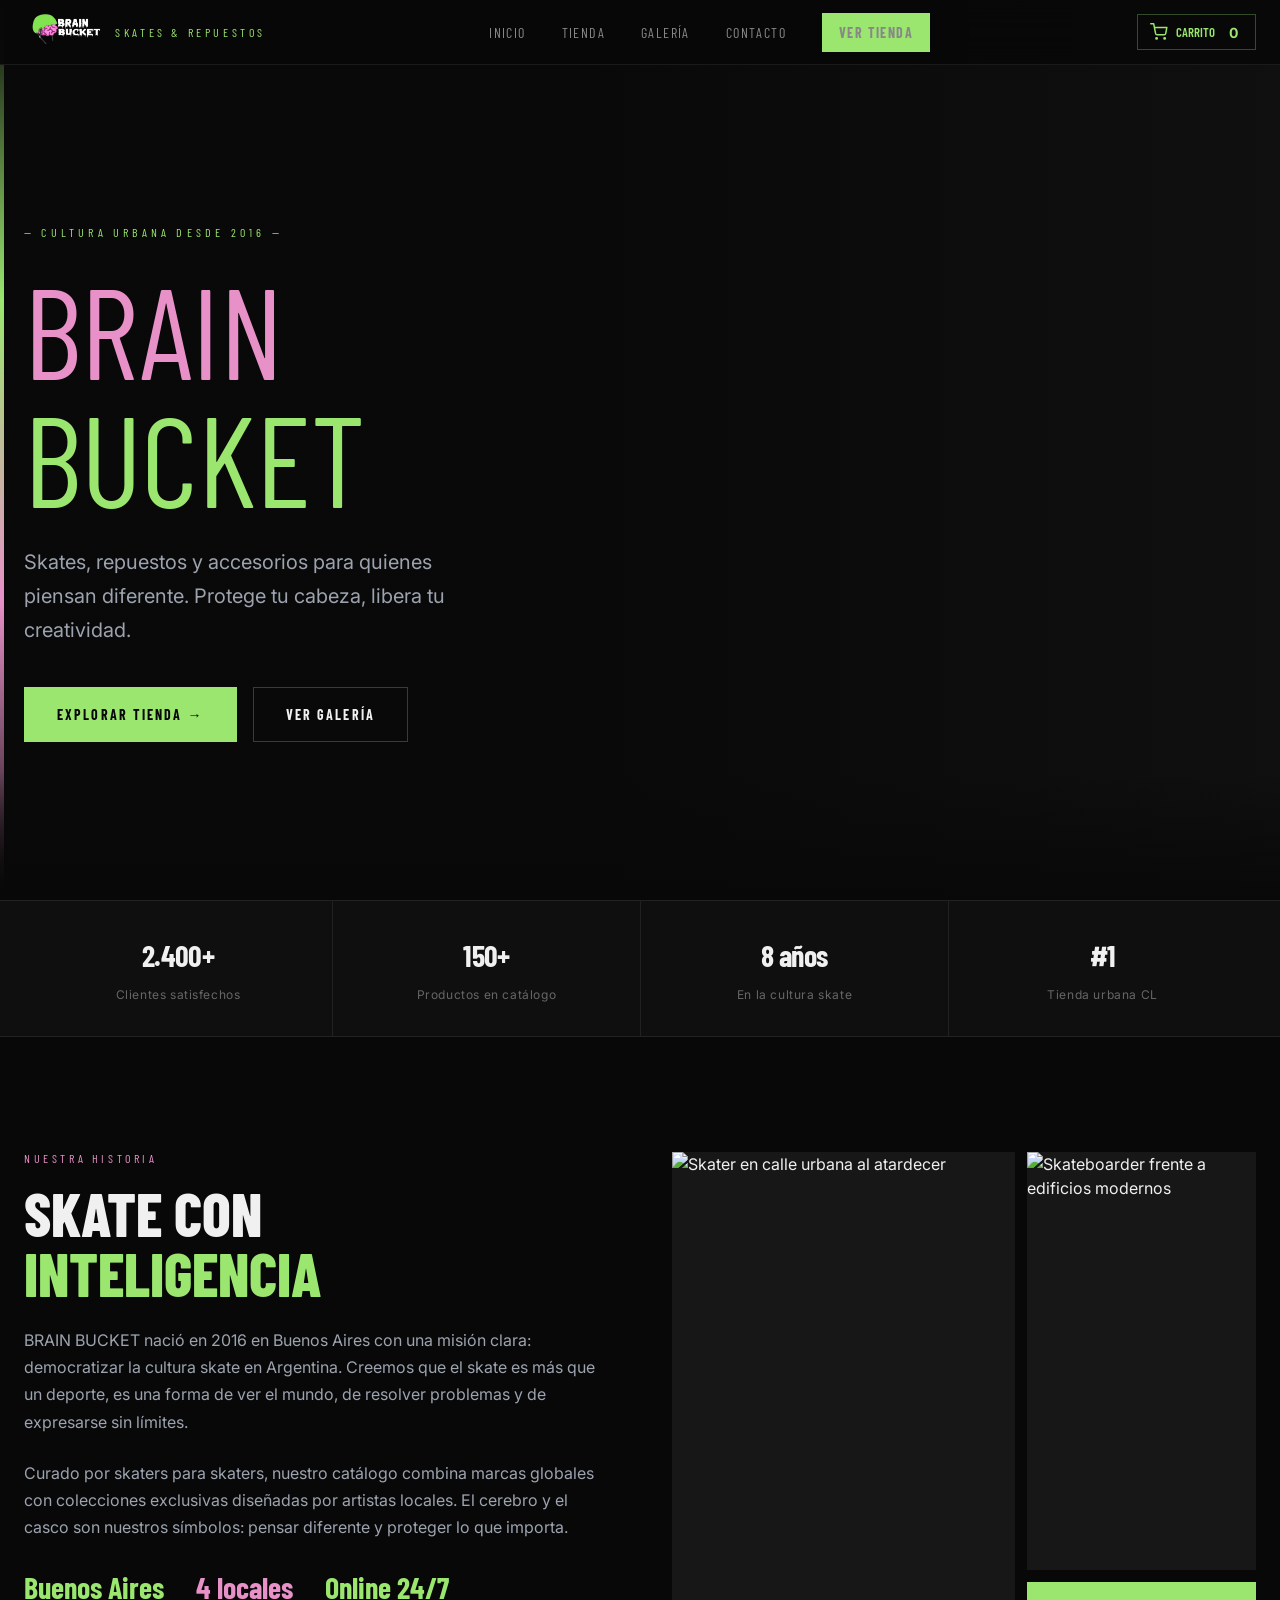
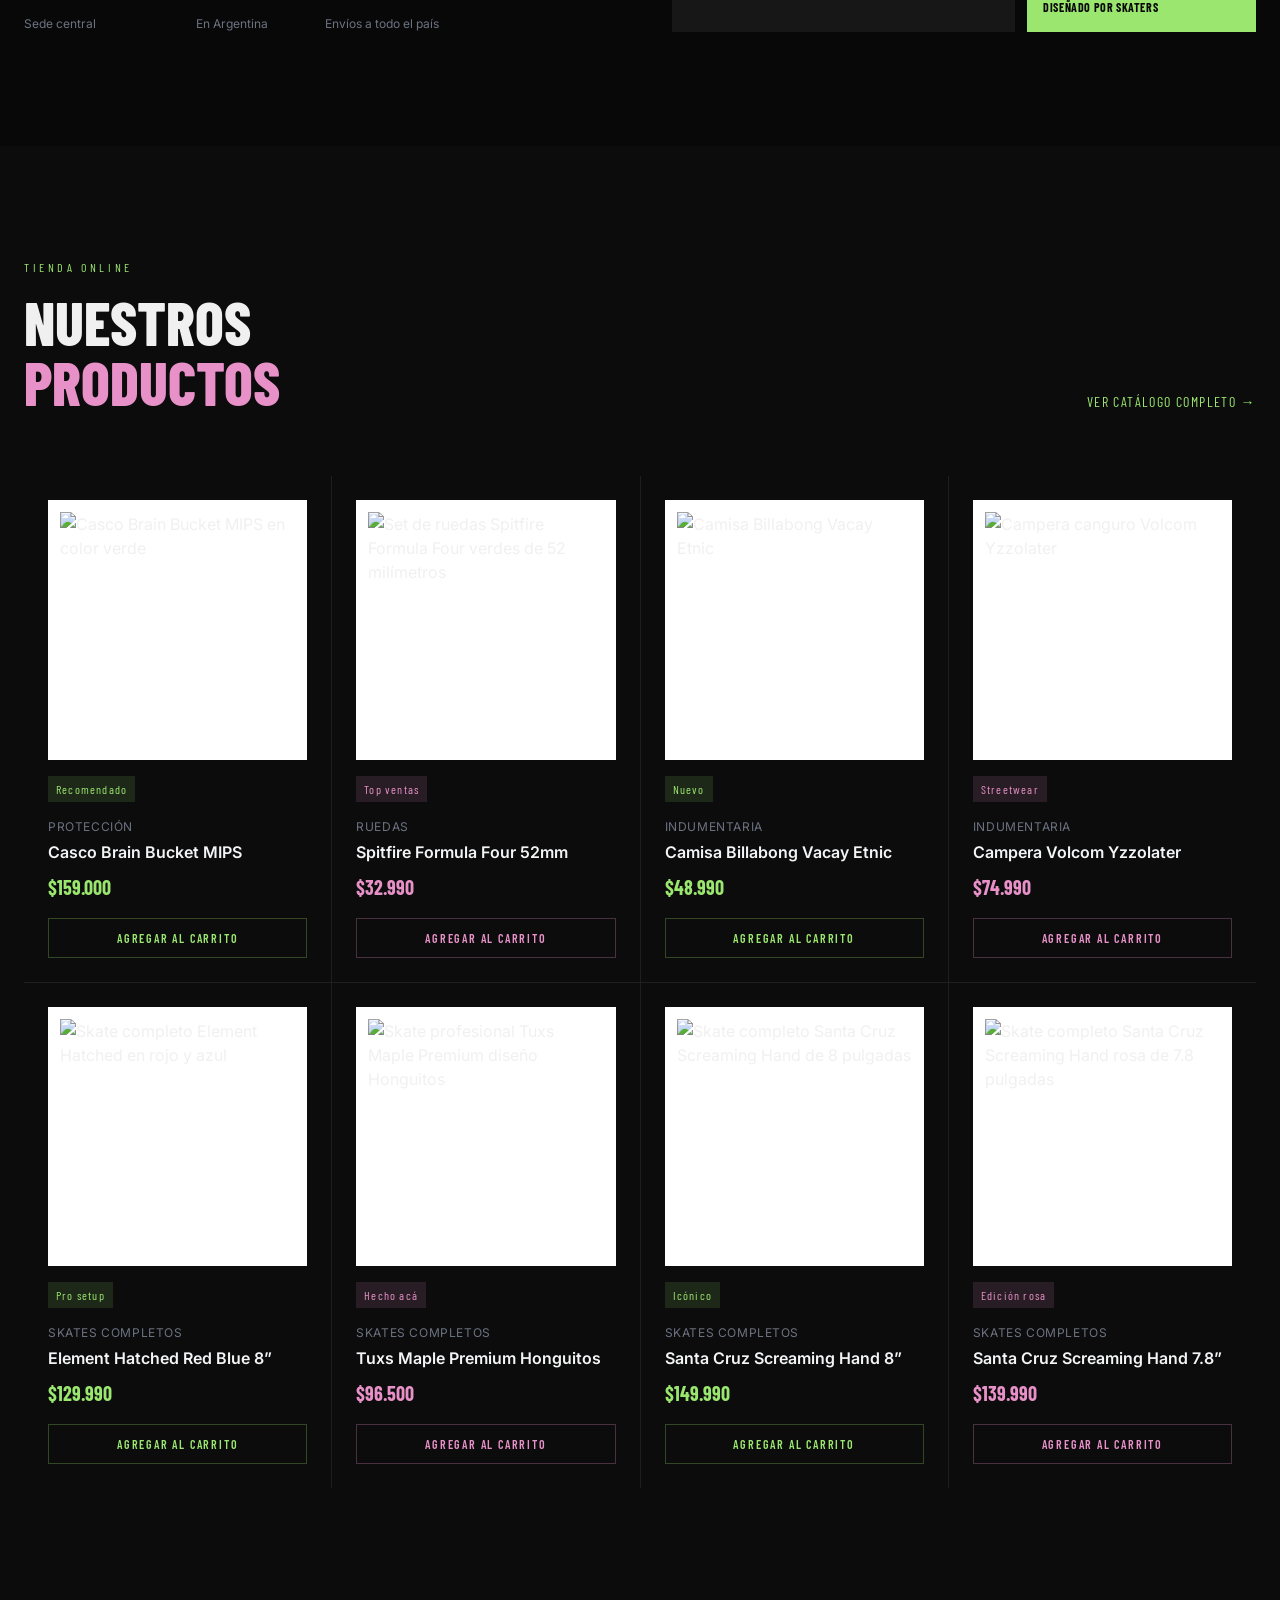
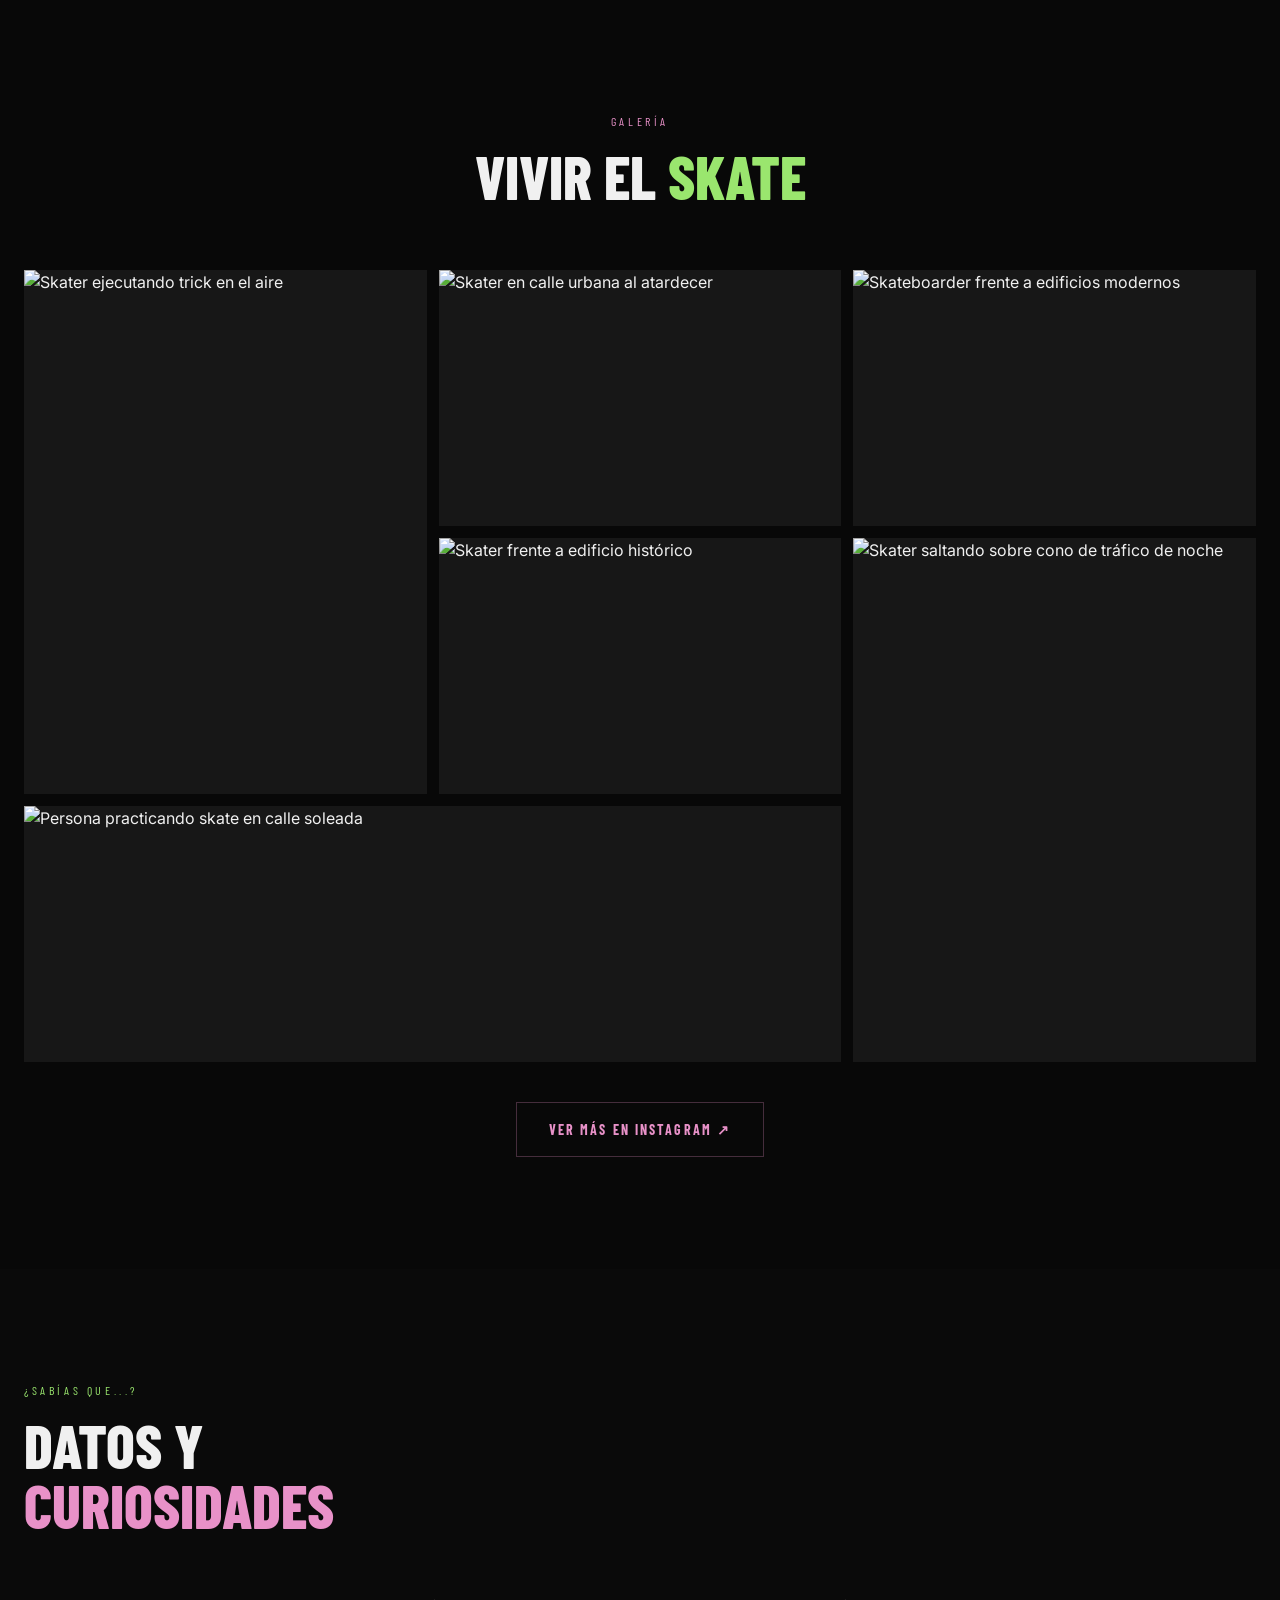
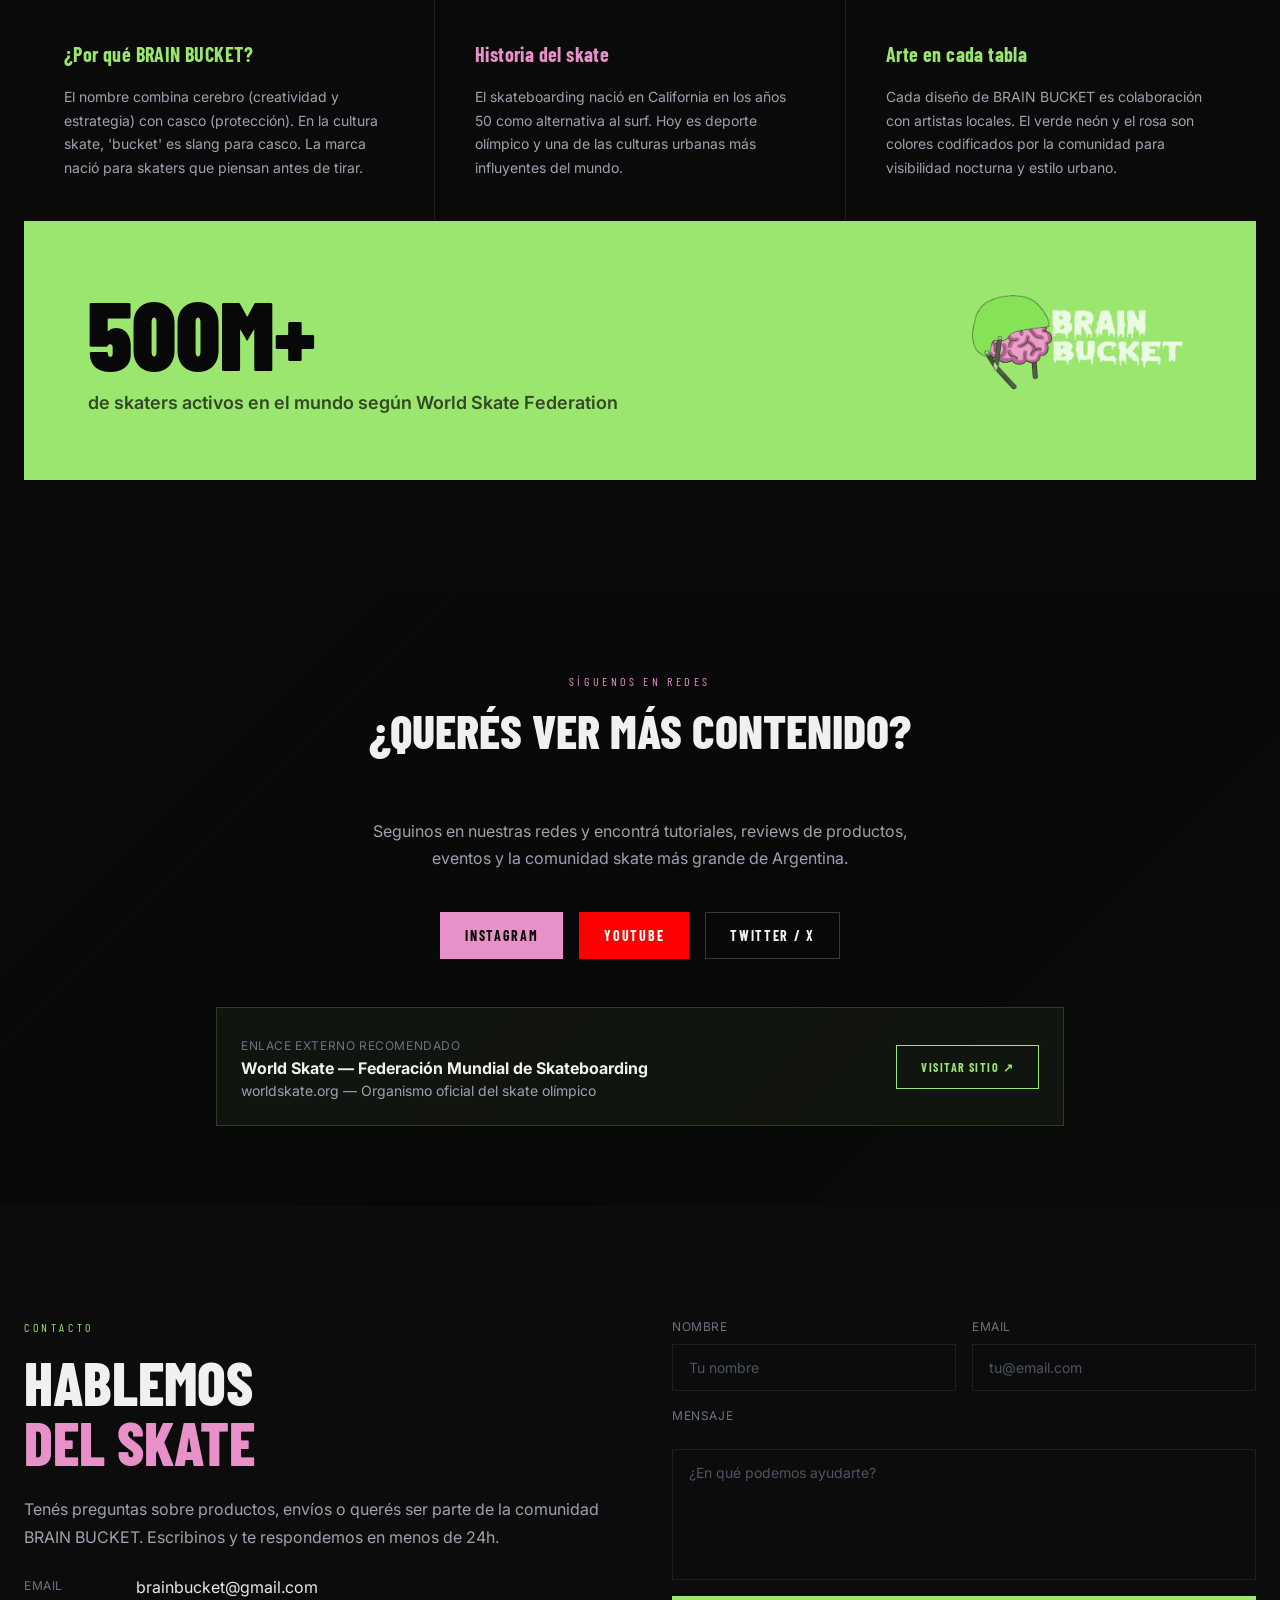
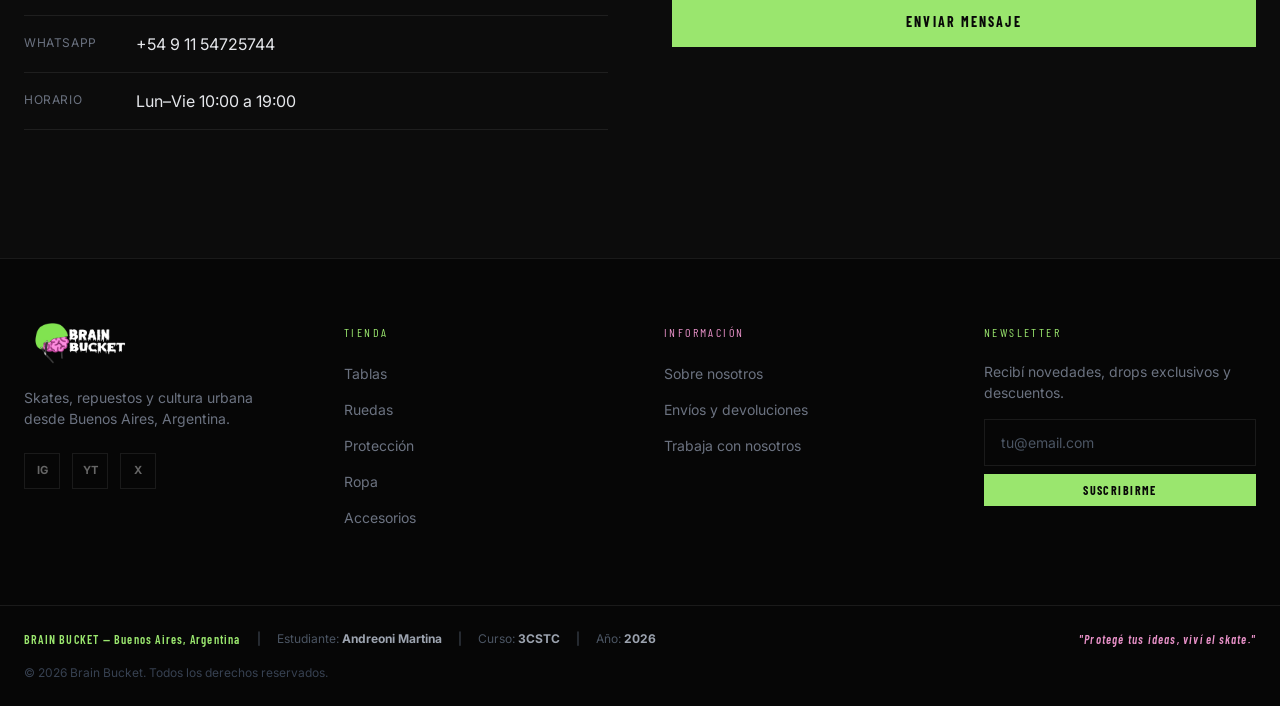
==== commit b28c2877: "Quitar Trucks, Blog, Guia de tallas y FAQ del footer Co-authored-by: Copilot <223556219+Copilot@user" ====
--- a/index.html
+++ b/index.html
@@ -277,11 +277,11 @@
     </div>
     <div>
       <h4 class="cond g">Tienda</h4>
-      <ul><li><a href="catalogo.html">Tablas</a></li><li><a href="catalogo.html">Ruedas</a></li><li><a href="catalogo.html">Trucks</a></li><li><a href="catalogo.html">Protección</a></li><li><a href="catalogo.html">Ropa</a></li><li><a href="catalogo.html">Accesorios</a></li></ul>
+      <ul><li><a href="catalogo.html">Tablas</a></li><li><a href="catalogo.html">Ruedas</a></li><li><a href="catalogo.html">Protección</a></li><li><a href="catalogo.html">Ropa</a></li><li><a href="catalogo.html">Accesorios</a></li></ul>
     </div>
     <div>
       <h4 class="cond p">Información</h4>
-      <ul><li><a href="#info">Sobre nosotros</a></li><li><a href="#contacto">Blog</a></li><li><a href="#contacto">Guía de tallas</a></li><li><a href="#contacto">Envíos y devoluciones</a></li><li><a href="#contacto">FAQ</a></li><li><a href="#contacto">Trabaja con nosotros</a></li></ul>
+      <ul><li><a href="#info">Sobre nosotros</a></li><li><a href="#contacto">Envíos y devoluciones</a></li><li><a href="#contacto">Trabaja con nosotros</a></li></ul>
     </div>
     <div>
       <h4 class="cond g">Newsletter</h4>
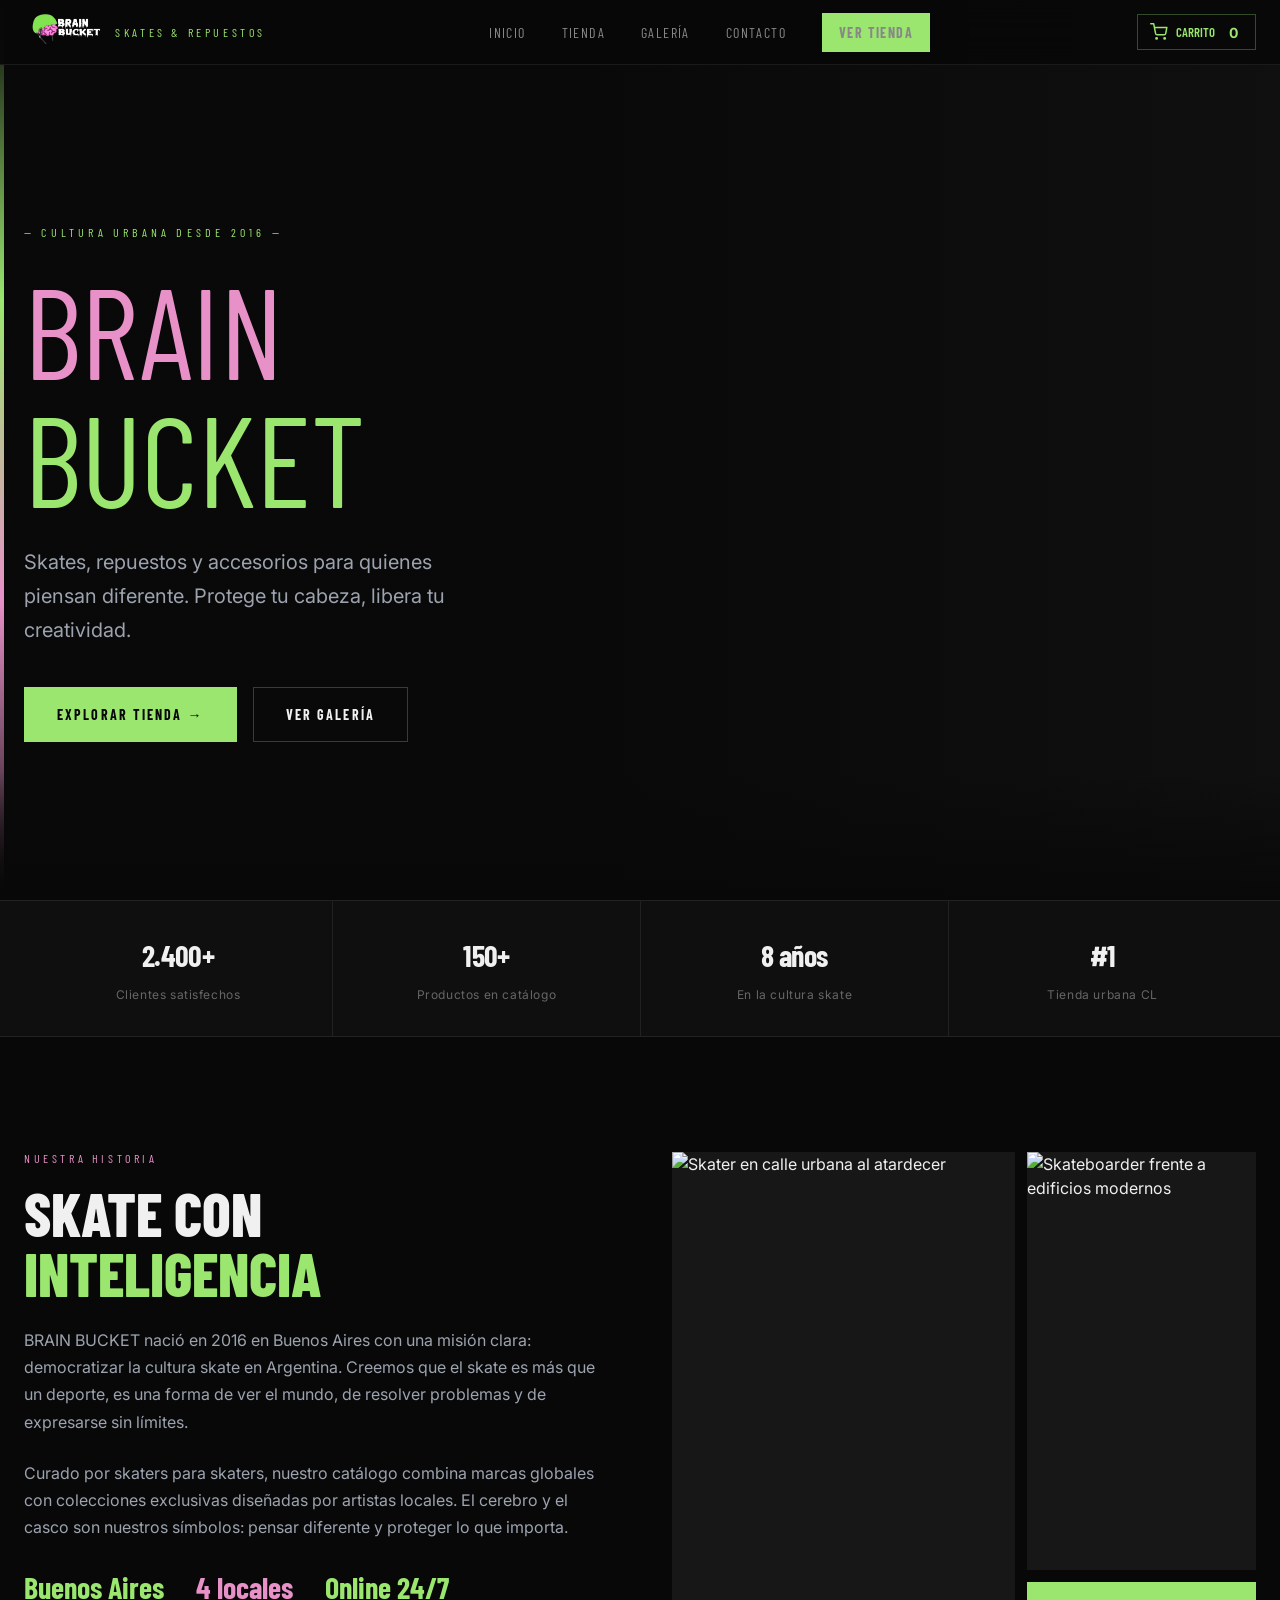
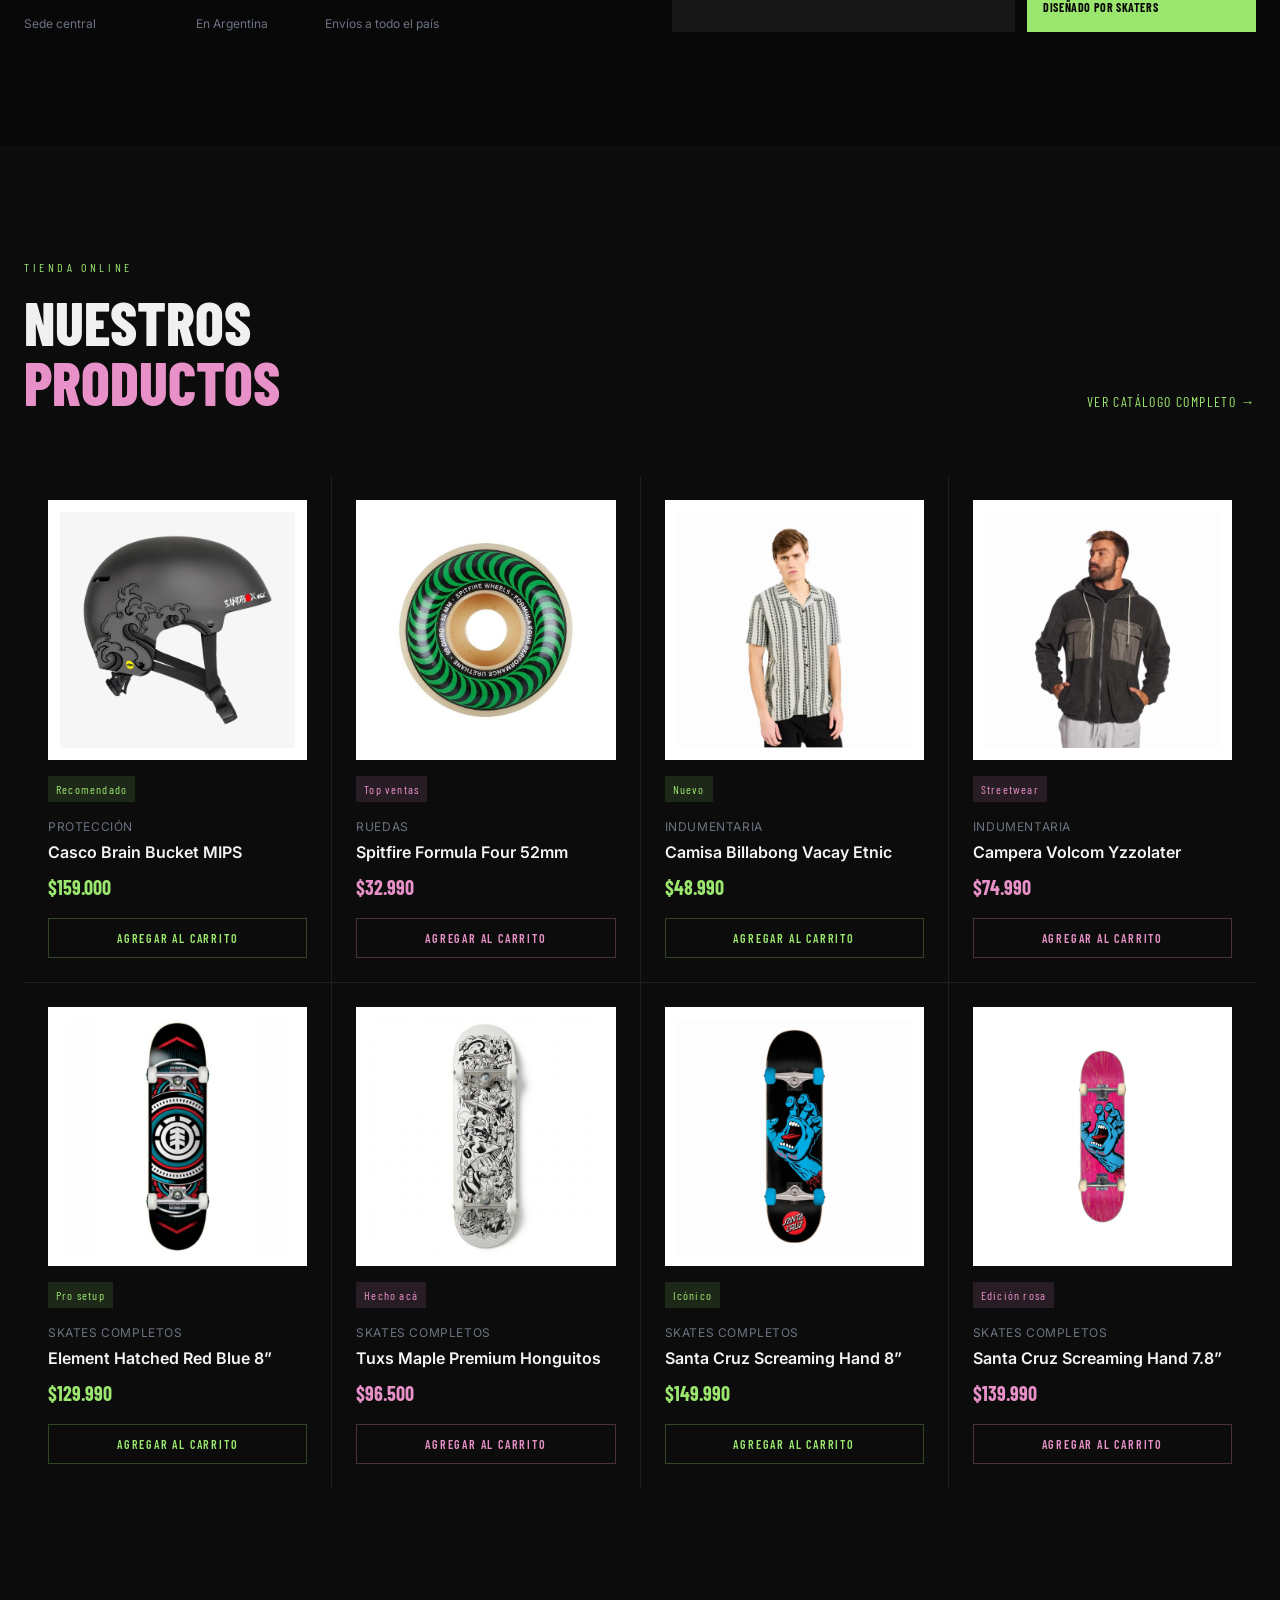
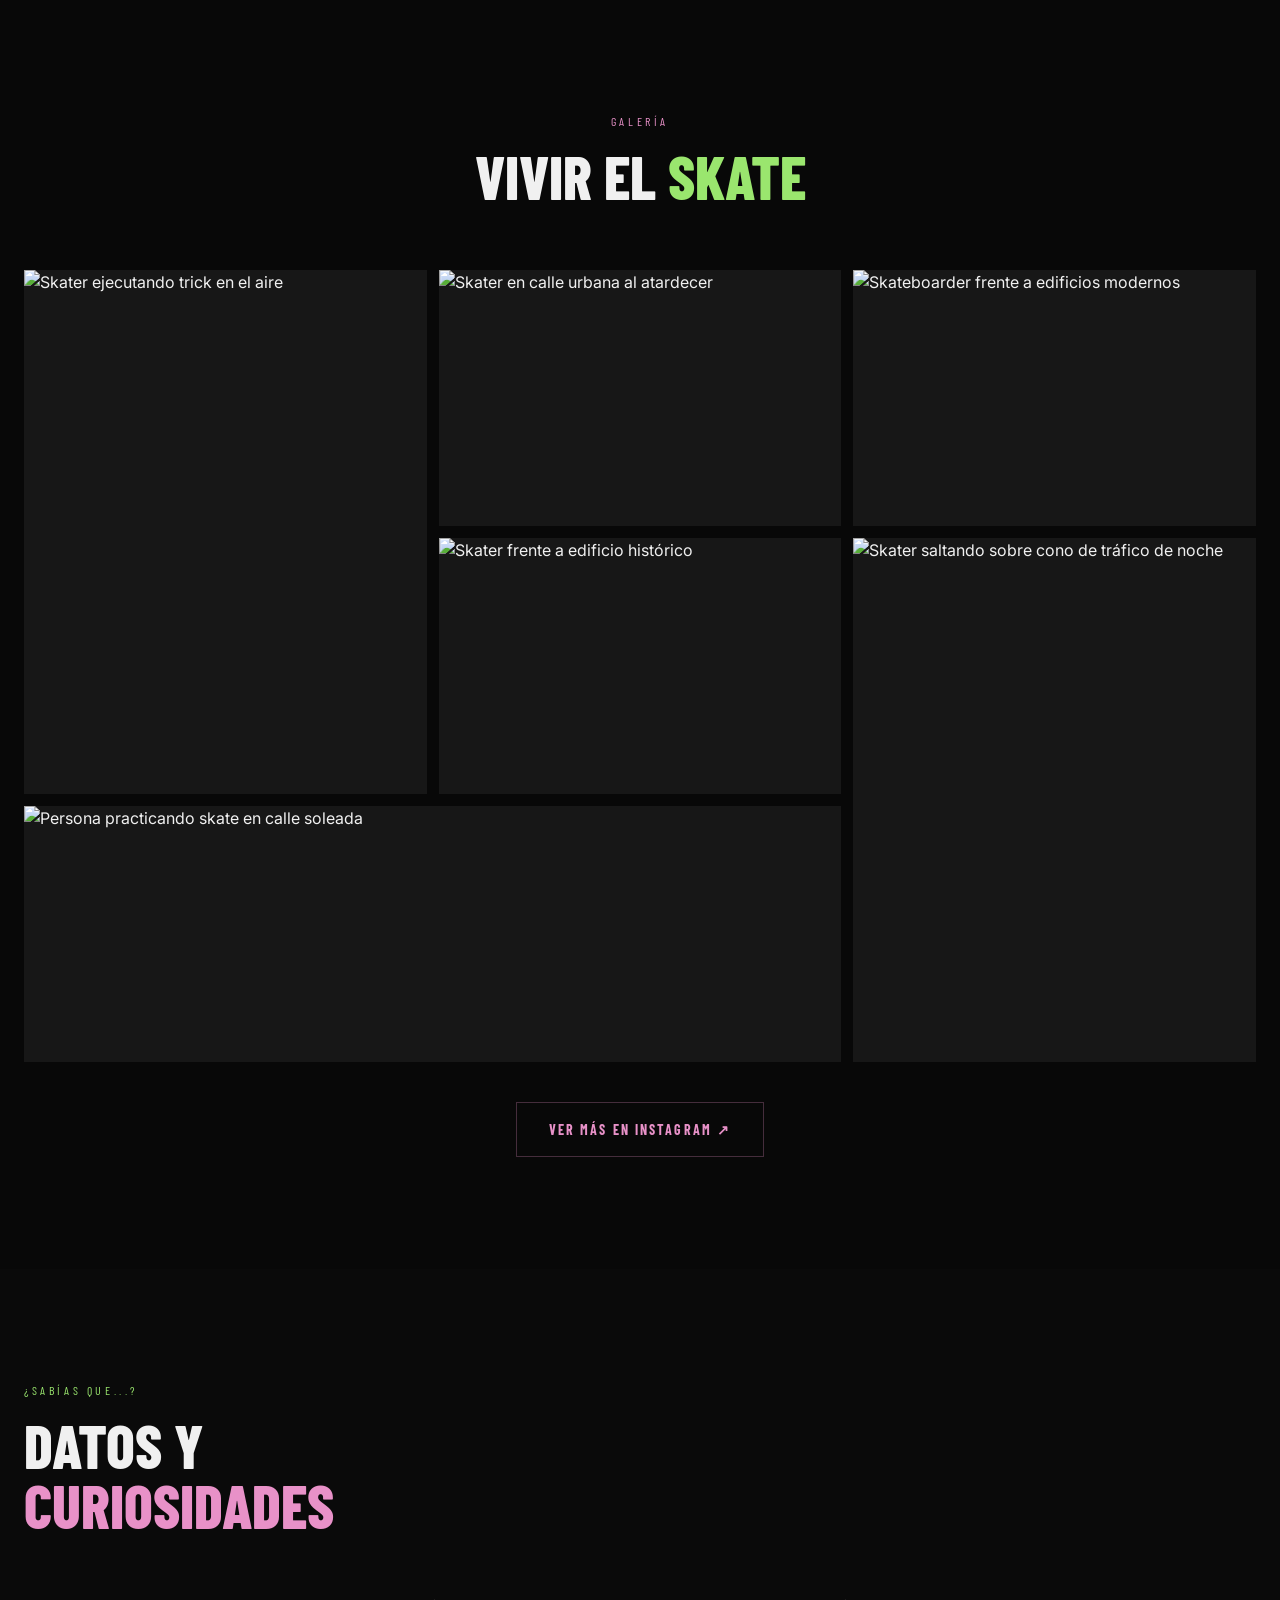
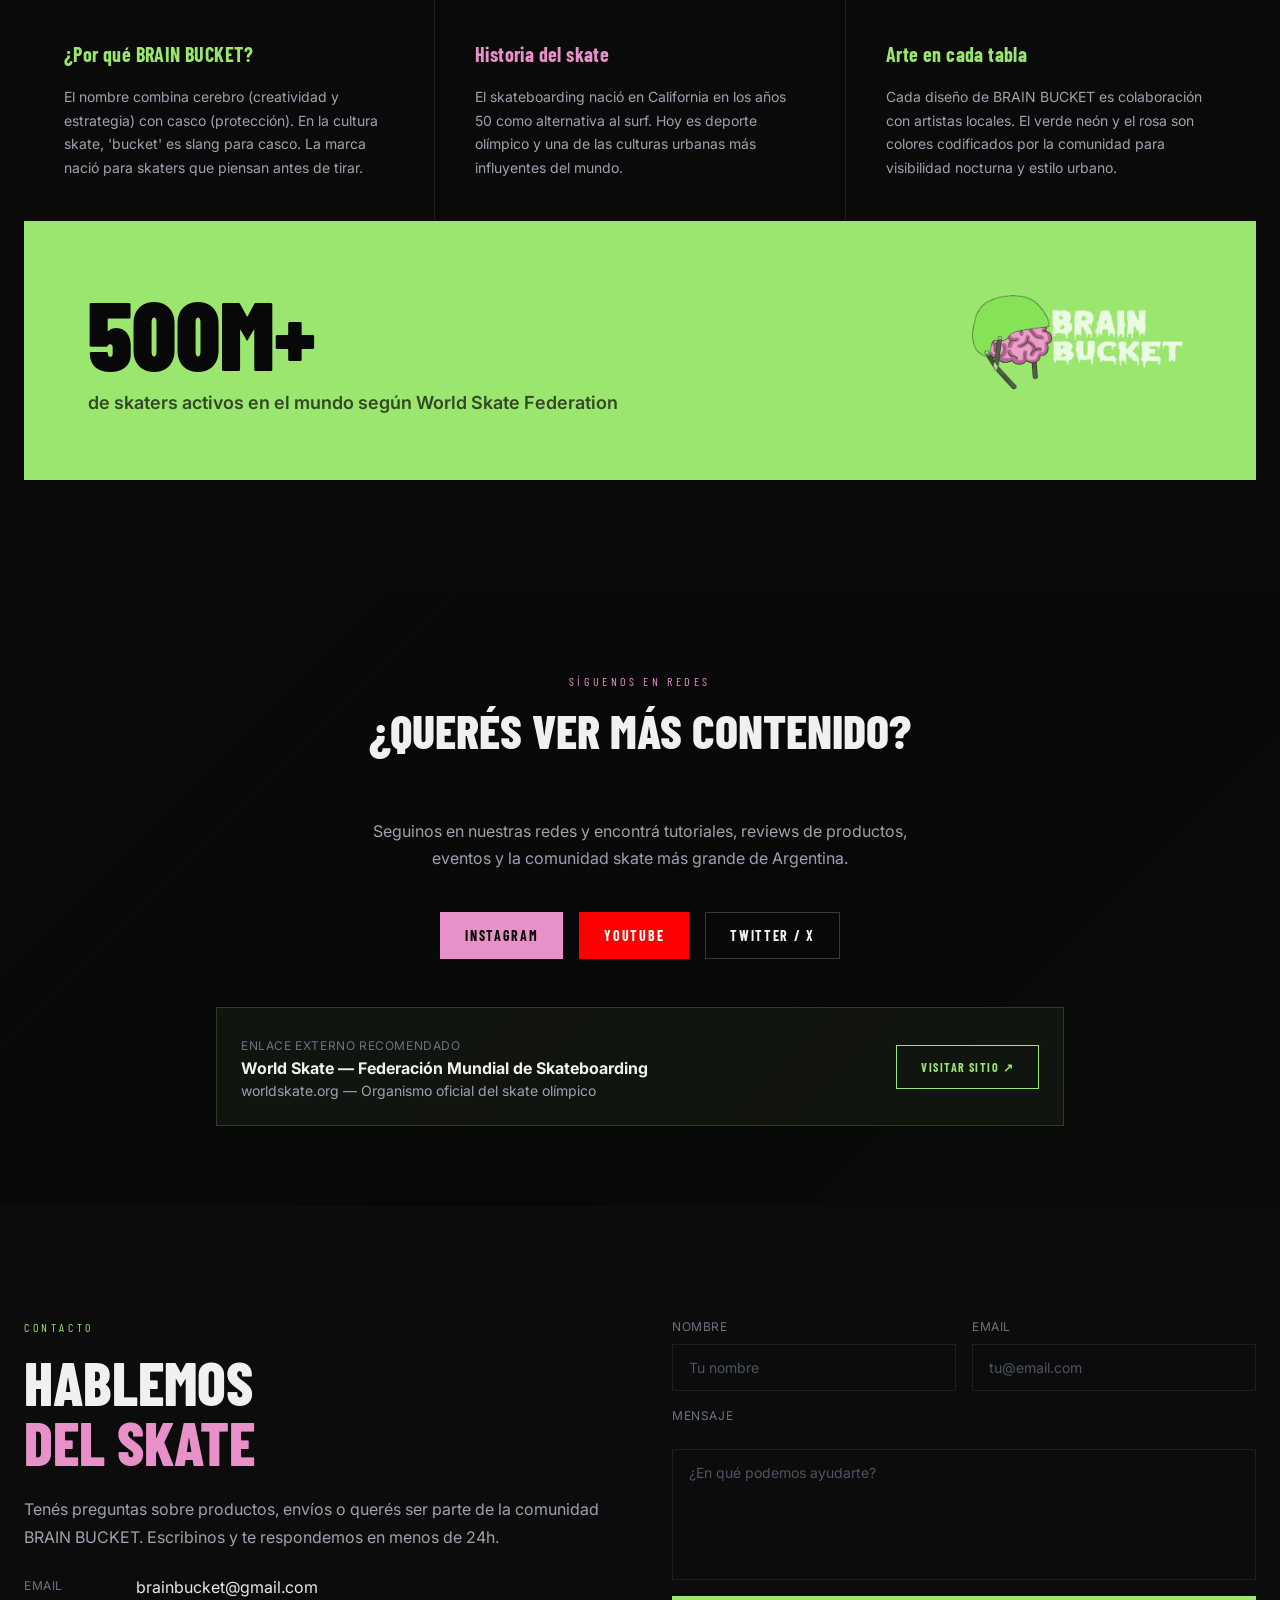
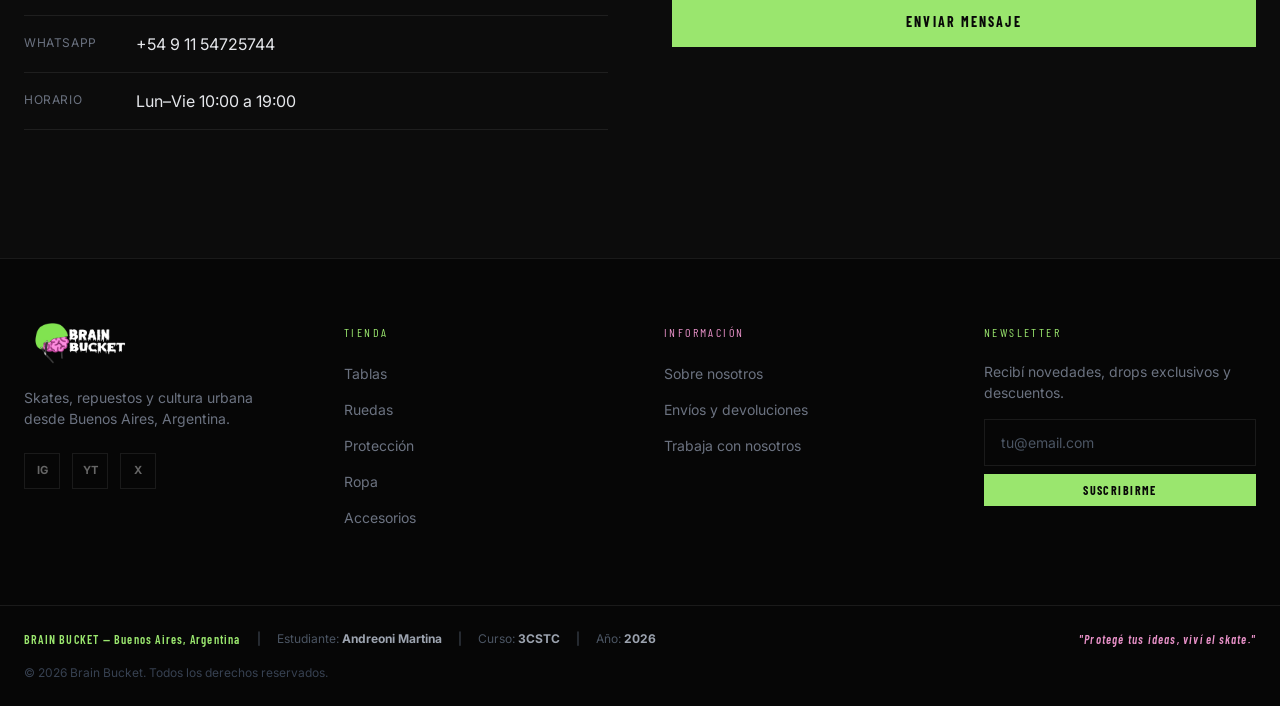
==== commit 04337880: "Usar imagenes locales en productos y renombrar archivos sin espacios Co-authored-by: Copilot <223556" ====
--- a/index.html
+++ b/index.html
@@ -93,7 +93,7 @@
       </div>
       <div class="grid">
         <article class="card green" data-cat="Protección">
-          <div class="card-img"><img src="https://endeavordesigninc.com/cdn/shop/files/sandbox_icon-brain-bucket-mips-yuto_1.jpg?v=1789540041&width=1200" alt="Casco Brain Bucket MIPS en color verde" loading="lazy"></div>
+          <div class="card-img"><img src="imagenes/casco.webp" alt="Casco Brain Bucket MIPS en color verde" loading="lazy"></div>
           <span class="tag cond">Recomendado</span>
           <div class="card-body">
             <p class="cat">Protección</p>
@@ -103,7 +103,7 @@
           <button class="card-btn cond add-cart" type="button" aria-label="Agregar Casco Brain Bucket MIPS al carrito">AGREGAR AL CARRITO</button>
         </article>
         <article class="card pink" data-cat="Ruedas">
-          <div class="card-img"><img src="https://www.malibustore.cl/wp-content/uploads/2020/12/rs_1.jpg" alt="Set de ruedas Spitfire Formula Four verdes de 52 milímetros" loading="lazy"></div>
+          <div class="card-img"><img src="imagenes/ruedas.jpg" alt="Set de ruedas Spitfire Formula Four verdes de 52 milímetros" loading="lazy"></div>
           <span class="tag cond">Top ventas</span>
           <div class="card-body">
             <p class="cat">Ruedas</p>
@@ -113,7 +113,7 @@
           <button class="card-btn cond add-cart" type="button" aria-label="Agregar Spitfire Formula Four 52mm al carrito">AGREGAR AL CARRITO</button>
         </article>
         <article class="card green" data-cat="Indumentaria">
-          <div class="card-img"><img src="https://boraborastore.com.ar/wp-content/uploads/2026/02/BBS2600859-600x600.webp" alt="Camisa Billabong Vacay Etnic" loading="lazy"></div>
+          <div class="card-img"><img src="imagenes/camisa.webp" alt="Camisa Billabong Vacay Etnic" loading="lazy"></div>
           <span class="tag cond">Nuevo</span>
           <div class="card-body">
             <p class="cat">Indumentaria</p>
@@ -123,7 +123,7 @@
           <button class="card-btn cond add-cart" type="button" aria-label="Agregar Camisa Billabong Vacay Etnic al carrito">AGREGAR AL CARRITO</button>
         </article>
         <article class="card pink" data-cat="Indumentaria">
-          <div class="card-img"><img src="https://boraborastore.com.ar/wp-content/uploads/2023/06/BBW2201099-600x600.webp" alt="Campera canguro Volcom Yzzolater" loading="lazy"></div>
+          <div class="card-img"><img src="imagenes/campera.webp" alt="Campera canguro Volcom Yzzolater" loading="lazy"></div>
           <span class="tag cond">Streetwear</span>
           <div class="card-body">
             <p class="cat">Indumentaria</p>
@@ -133,7 +133,7 @@
           <button class="card-btn cond add-cart" type="button" aria-label="Agregar Campera Volcom Yzzolater al carrito">AGREGAR AL CARRITO</button>
         </article>
         <article class="card green" data-cat="Skates completos">
-          <div class="card-img"><img src="https://boraborastore.com.ar/wp-content/uploads/2022/05/skate-hatched-red-blue-1.jpg" alt="Skate completo Element Hatched en rojo y azul" loading="lazy"></div>
+          <div class="card-img"><img src="imagenes/skate-1.jpg" alt="Skate completo Element Hatched en rojo y azul" loading="lazy"></div>
           <span class="tag cond">Pro setup</span>
           <div class="card-body">
             <p class="cat">Skates completos</p>
@@ -143,7 +143,7 @@
           <button class="card-btn cond add-cart" type="button" aria-label="Agregar Element Hatched Red Blue 8” al carrito">AGREGAR AL CARRITO</button>
         </article>
         <article class="card pink" data-cat="Skates completos">
-          <div class="card-img"><img src="https://d22fxaf9t8d39k.cloudfront.net/bd742d1fd8aae3bf066d7a844cae4810edd3c882cb54efbd2c1ffffe484a3be8153817.jpg" alt="Skate profesional Tuxs Maple Premium diseño Honguitos" loading="lazy"></div>
+          <div class="card-img"><img src="imagenes/skate-2.jpg" alt="Skate profesional Tuxs Maple Premium diseño Honguitos" loading="lazy"></div>
           <span class="tag cond">Hecho acá</span>
           <div class="card-body">
             <p class="cat">Skates completos</p>
@@ -153,7 +153,7 @@
           <button class="card-btn cond add-cart" type="button" aria-label="Agregar Tuxs Maple Premium Honguitos al carrito">AGREGAR AL CARRITO</button>
         </article>
         <article class="card green" data-cat="Skates completos">
-          <div class="card-img"><img src="https://boraborastore.com.ar/wp-content/uploads/2022/11/BBW2201054-1.webp" alt="Skate completo Santa Cruz Screaming Hand de 8 pulgadas" loading="lazy"></div>
+          <div class="card-img"><img src="imagenes/skate-3.webp" alt="Skate completo Santa Cruz Screaming Hand de 8 pulgadas" loading="lazy"></div>
           <span class="tag cond">Icónico</span>
           <div class="card-body">
             <p class="cat">Skates completos</p>
@@ -163,7 +163,7 @@
           <button class="card-btn cond add-cart" type="button" aria-label="Agregar Santa Cruz Screaming Hand 8” al carrito">AGREGAR AL CARRITO</button>
         </article>
         <article class="card pink" data-cat="Skates completos">
-          <div class="card-img"><img src="https://www.skatemarket.cl/wp-content/uploads/2025/12/skate-completo_Santa-Cruz-%E2%80%93-Screaming-Hand-7.8-x-31.0.webp" alt="Skate completo Santa Cruz Screaming Hand rosa de 7.8 pulgadas" loading="lazy"></div>
+          <div class="card-img"><img src="imagenes/skate-4.webp" alt="Skate completo Santa Cruz Screaming Hand rosa de 7.8 pulgadas" loading="lazy"></div>
           <span class="tag cond">Edición rosa</span>
           <div class="card-body">
             <p class="cat">Skates completos</p>
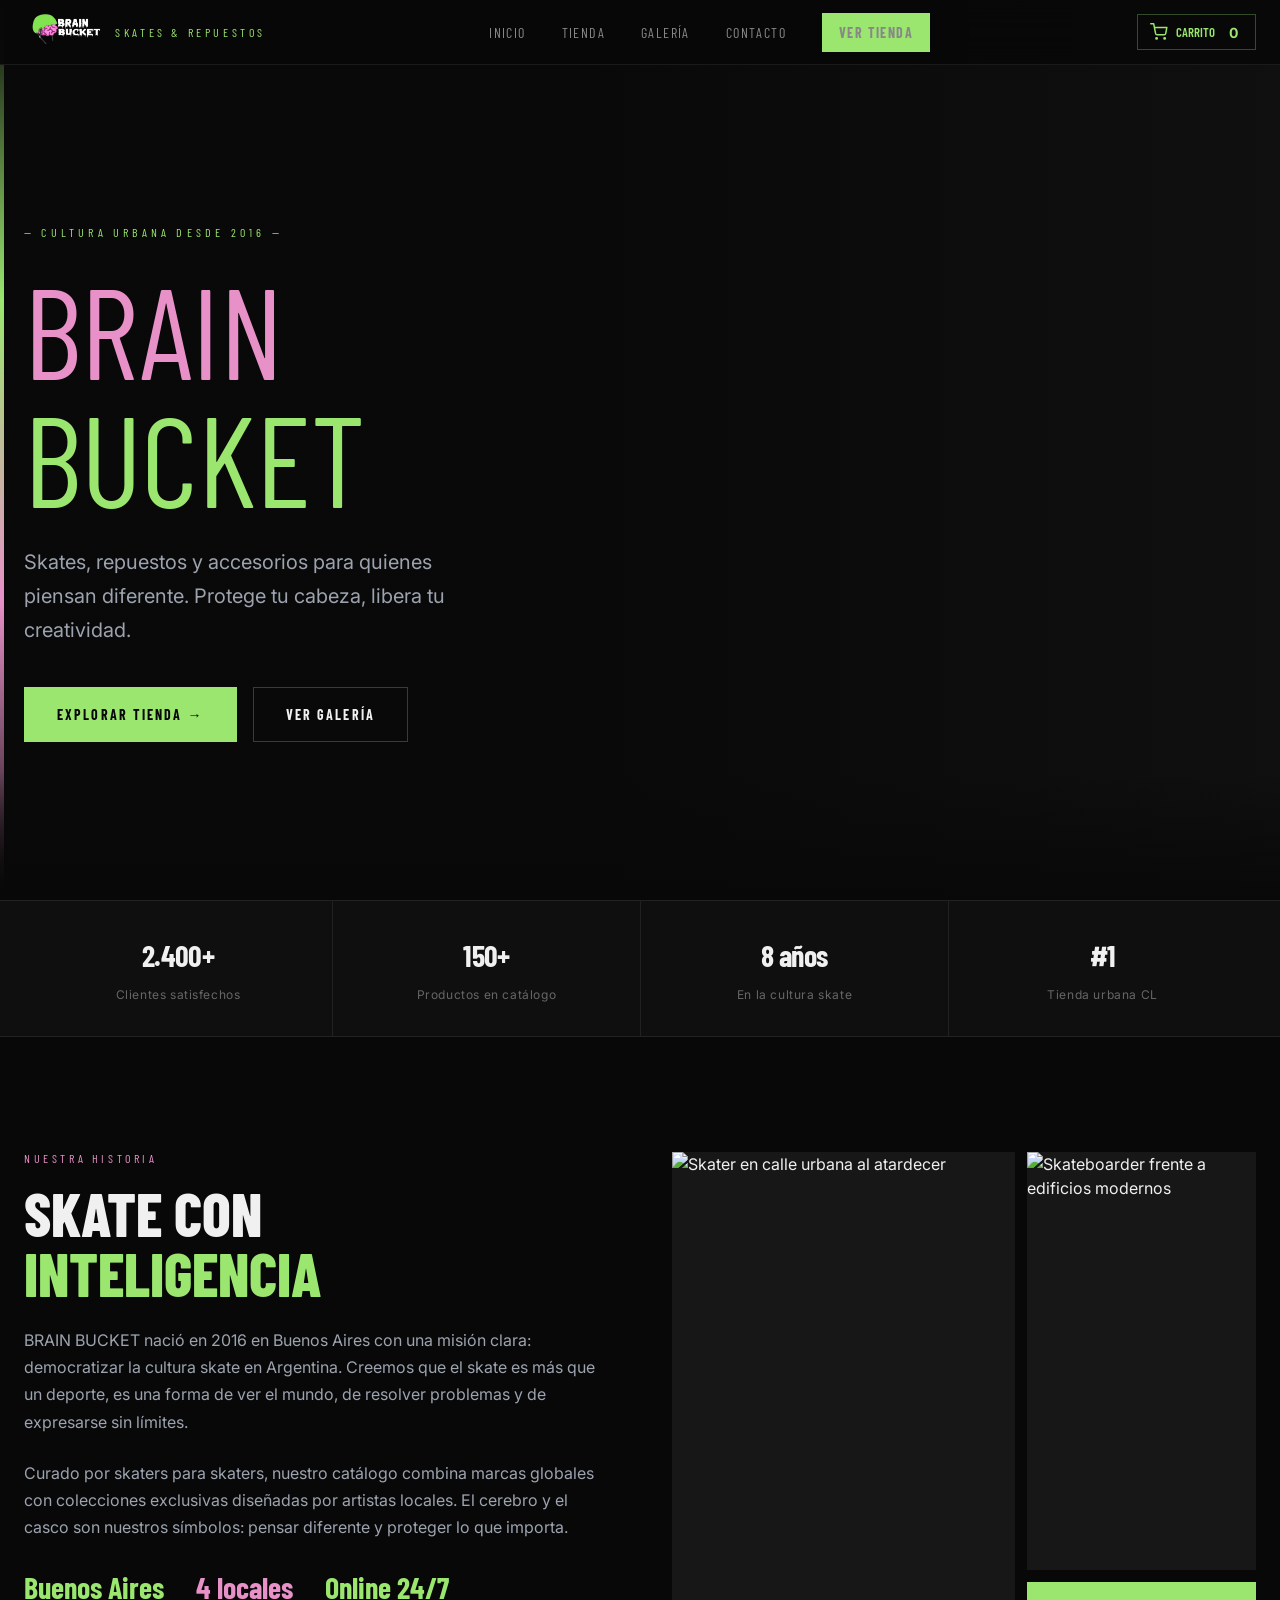
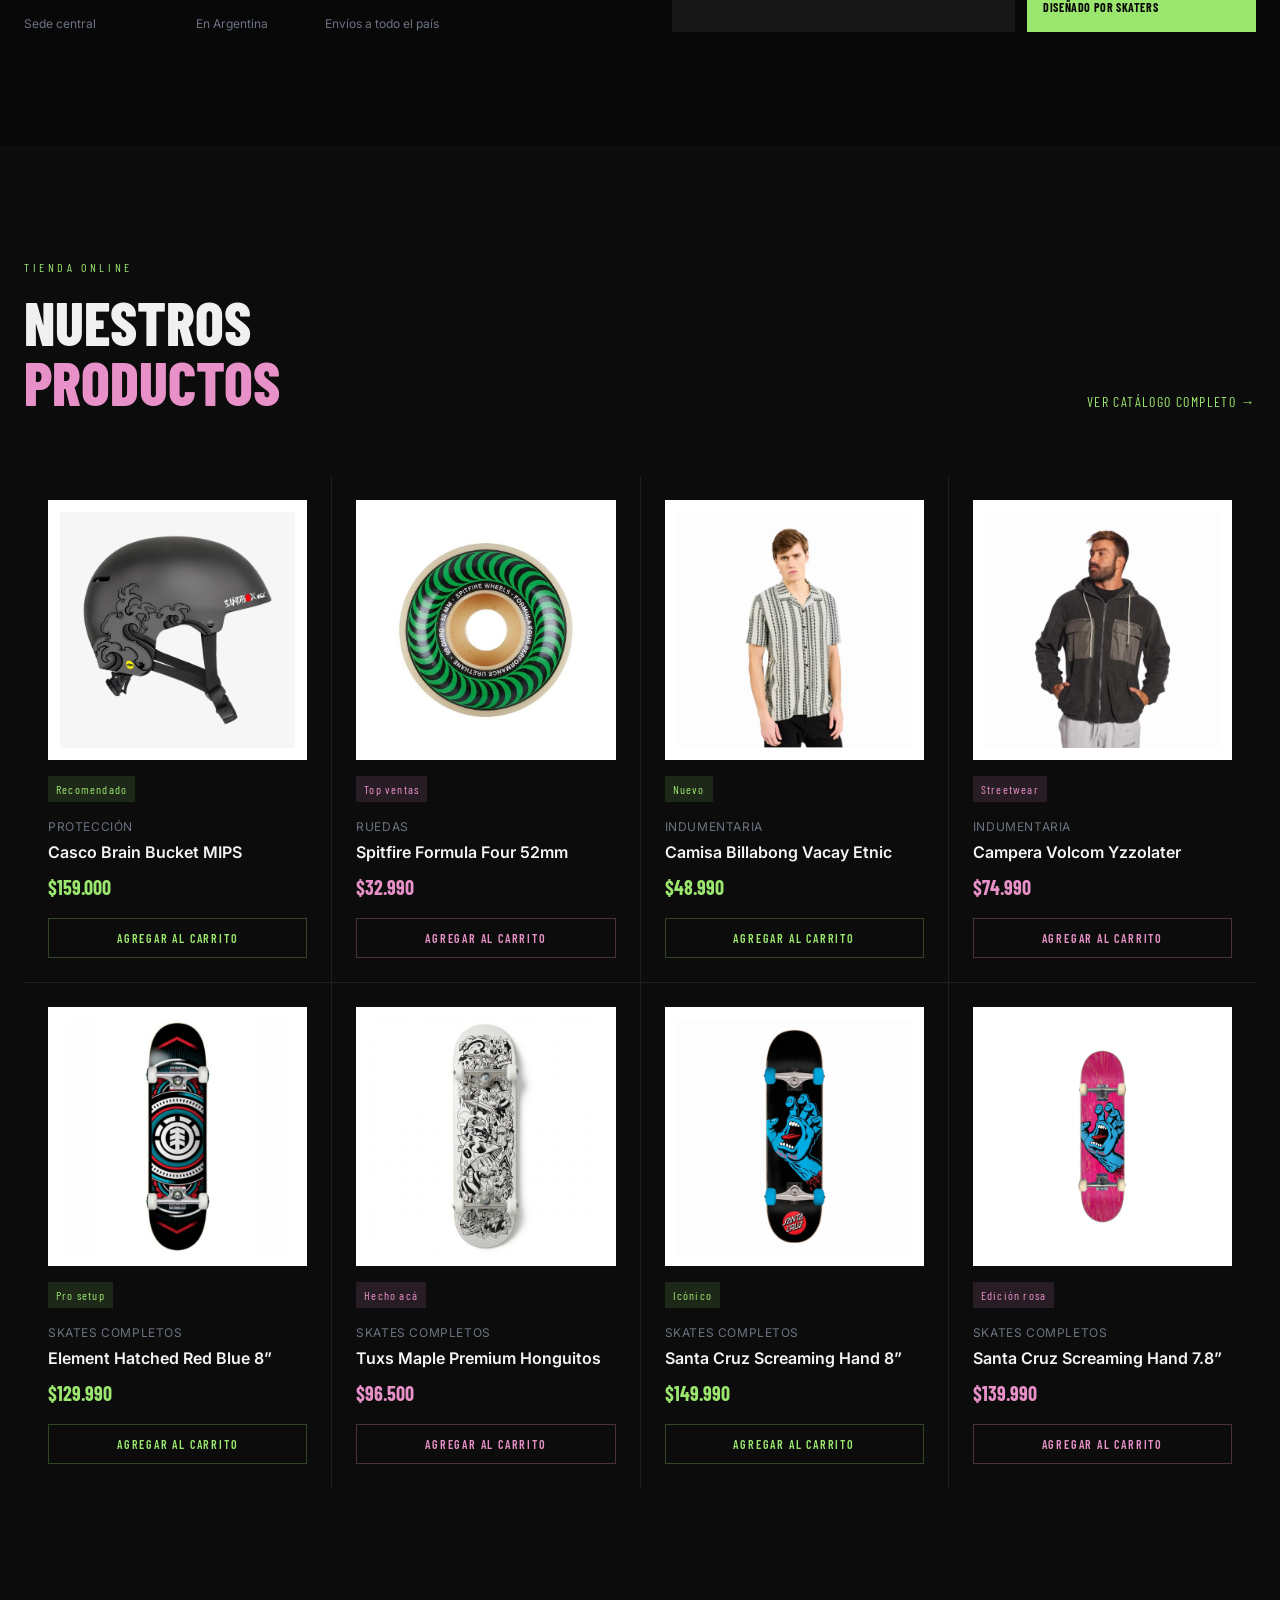
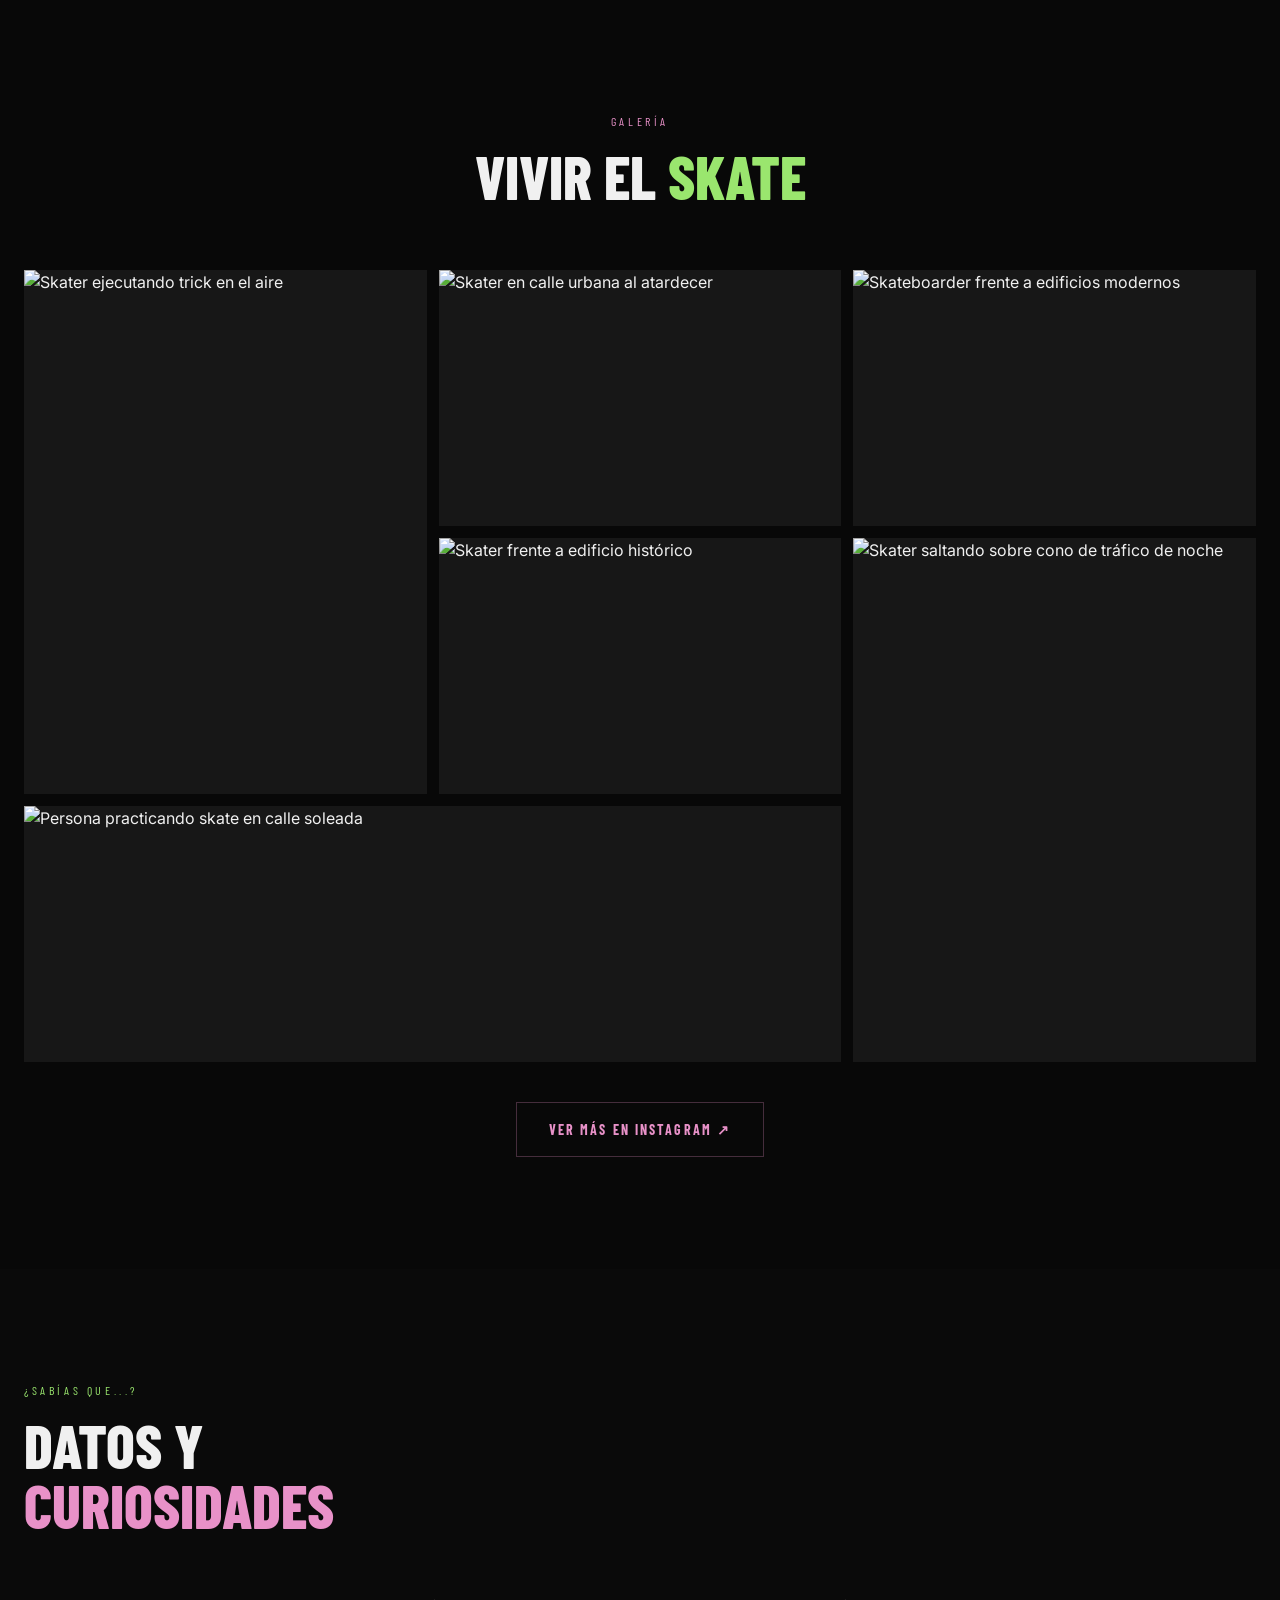
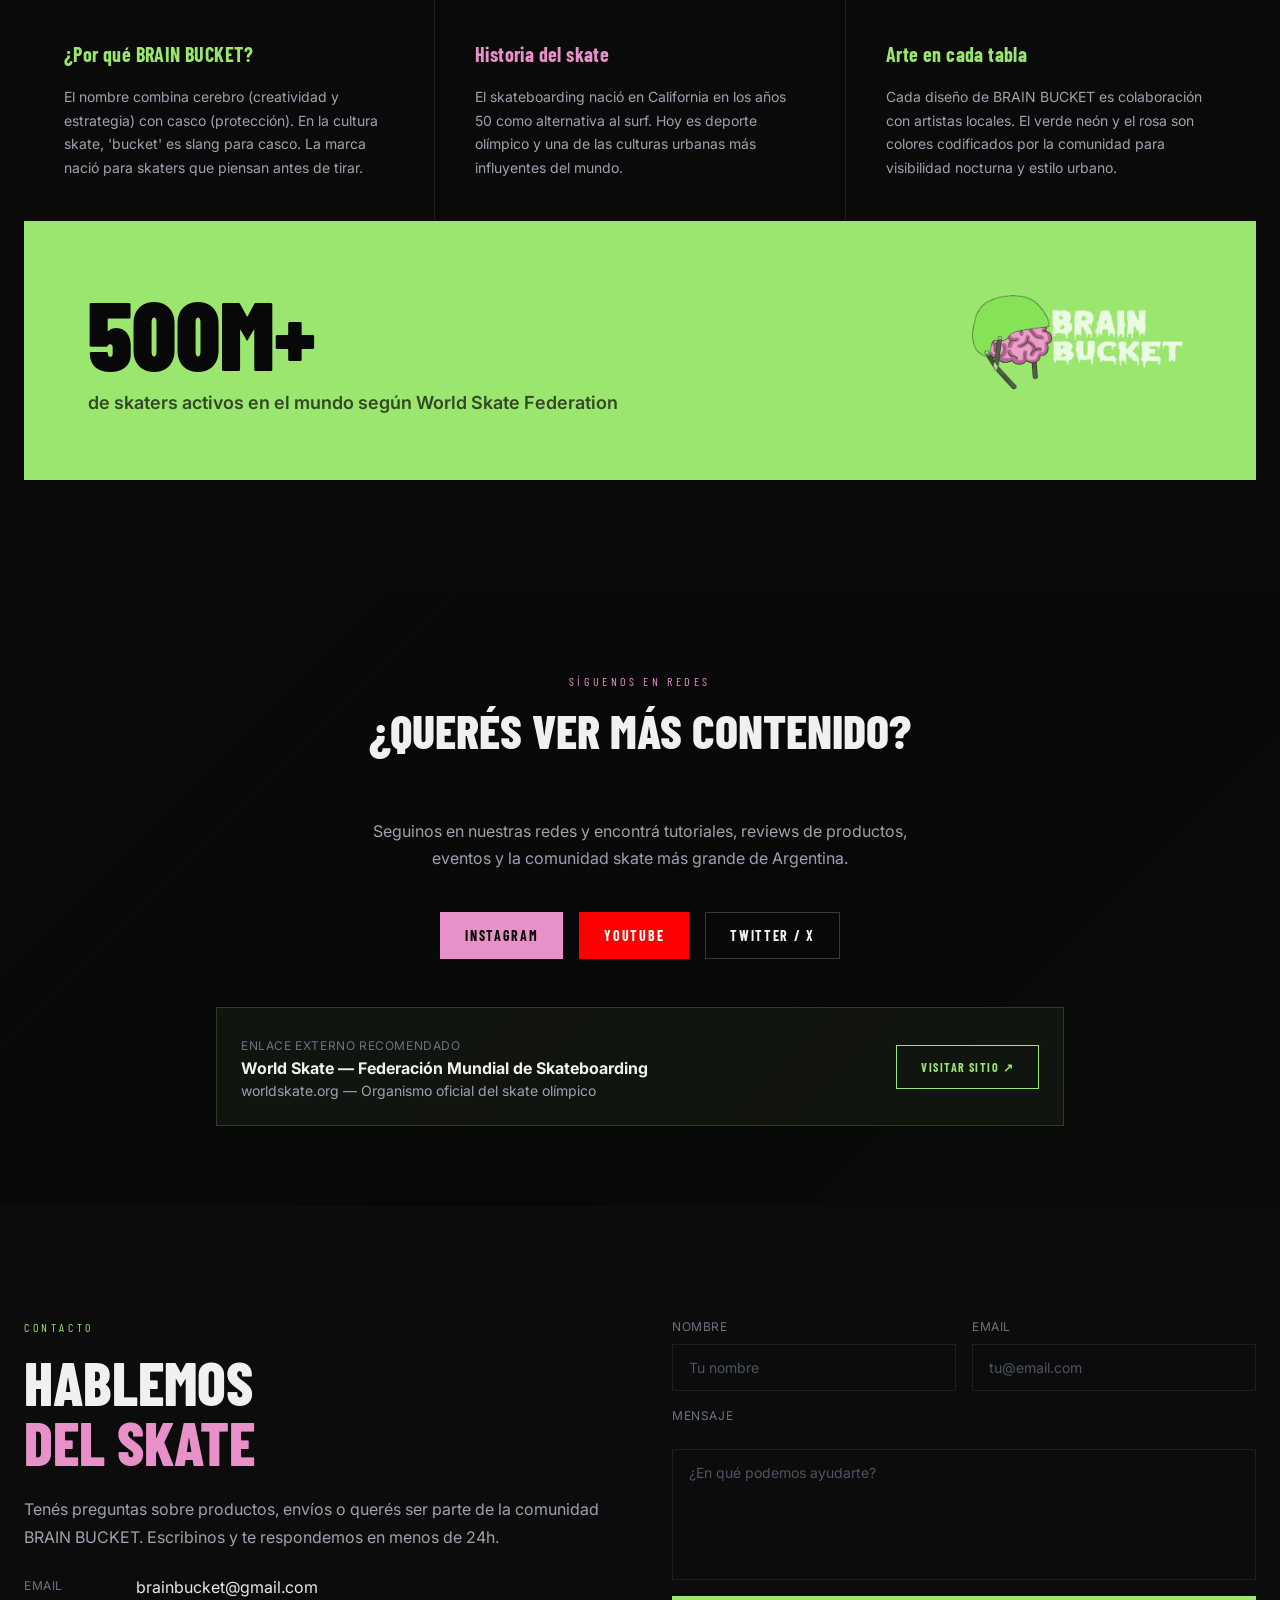
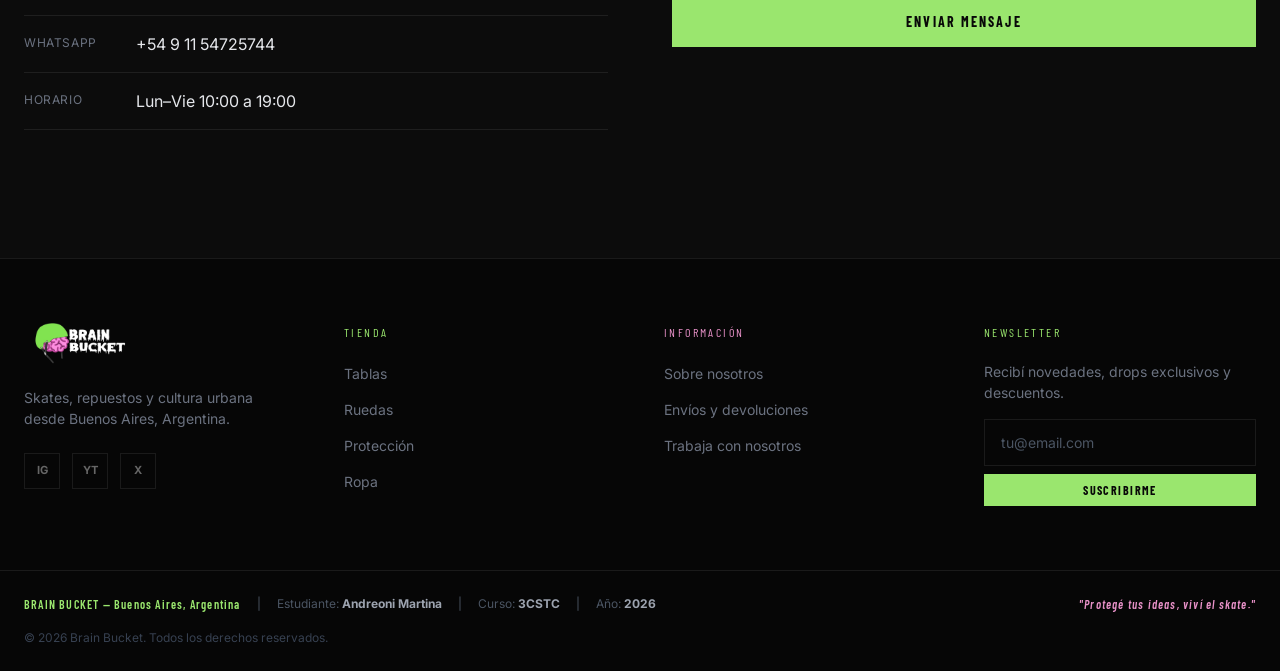
==== commit bfc59136: "Quitar Accesorios del footer Co-authored-by: Copilot <223556219+Copilot@users.noreply.github.com>" ====
--- a/index.html
+++ b/index.html
@@ -277,7 +277,7 @@
     </div>
     <div>
       <h4 class="cond g">Tienda</h4>
-      <ul><li><a href="catalogo.html">Tablas</a></li><li><a href="catalogo.html">Ruedas</a></li><li><a href="catalogo.html">Protección</a></li><li><a href="catalogo.html">Ropa</a></li><li><a href="catalogo.html">Accesorios</a></li></ul>
+      <ul><li><a href="catalogo.html">Tablas</a></li><li><a href="catalogo.html">Ruedas</a></li><li><a href="catalogo.html">Protección</a></li><li><a href="catalogo.html">Ropa</a></li></ul>
     </div>
     <div>
       <h4 class="cond p">Información</h4>
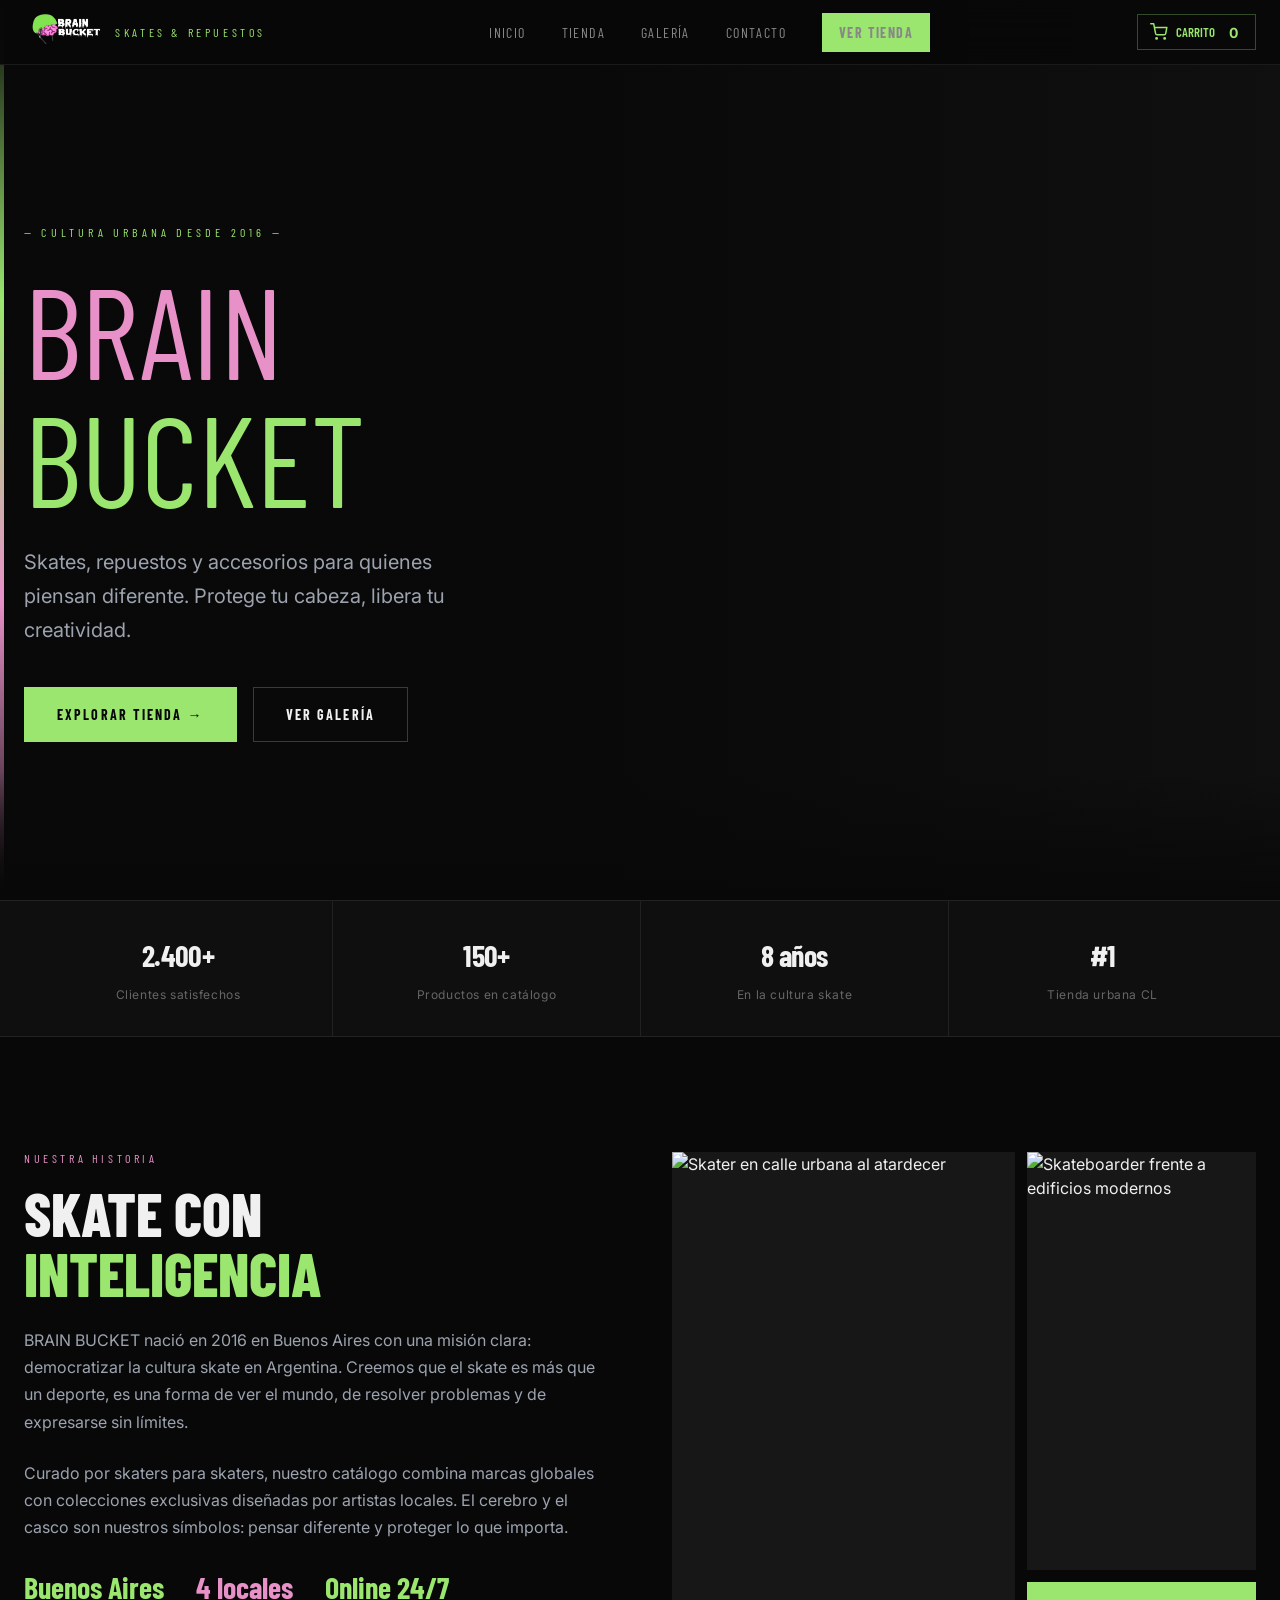
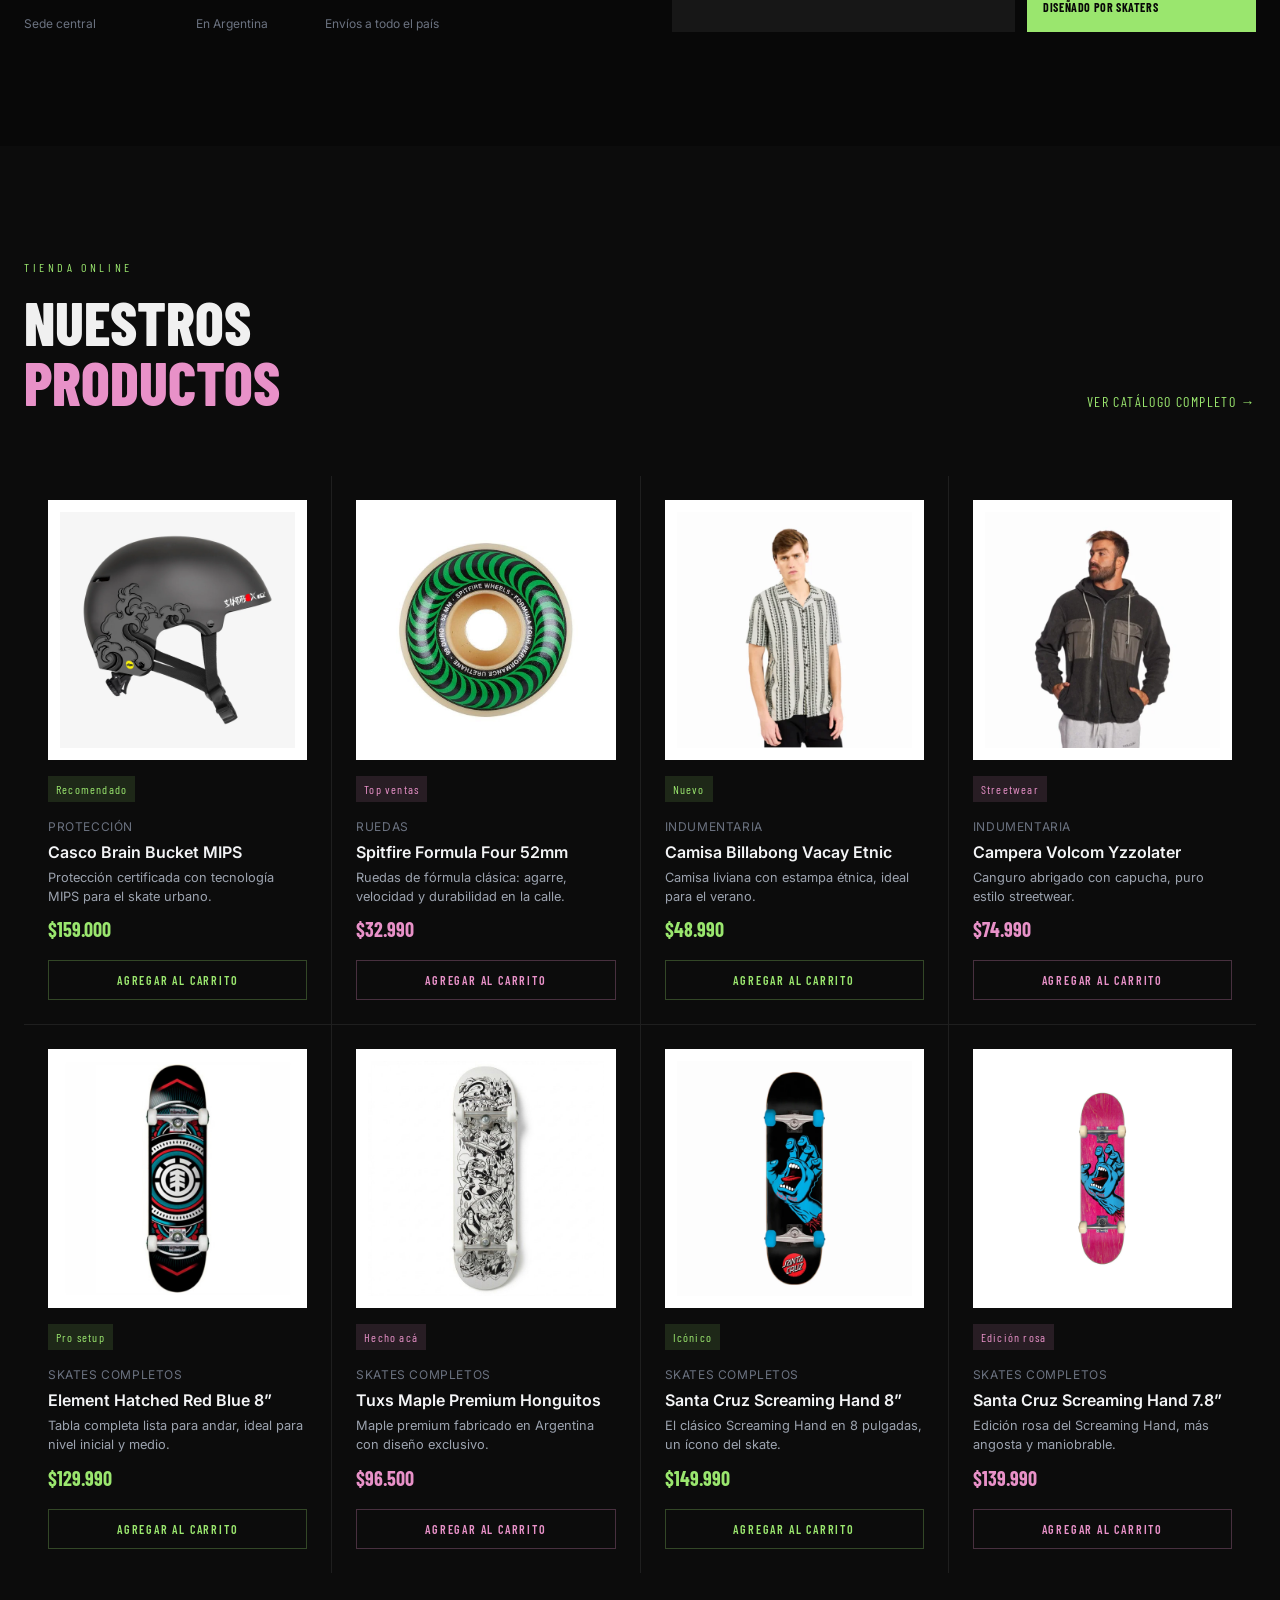
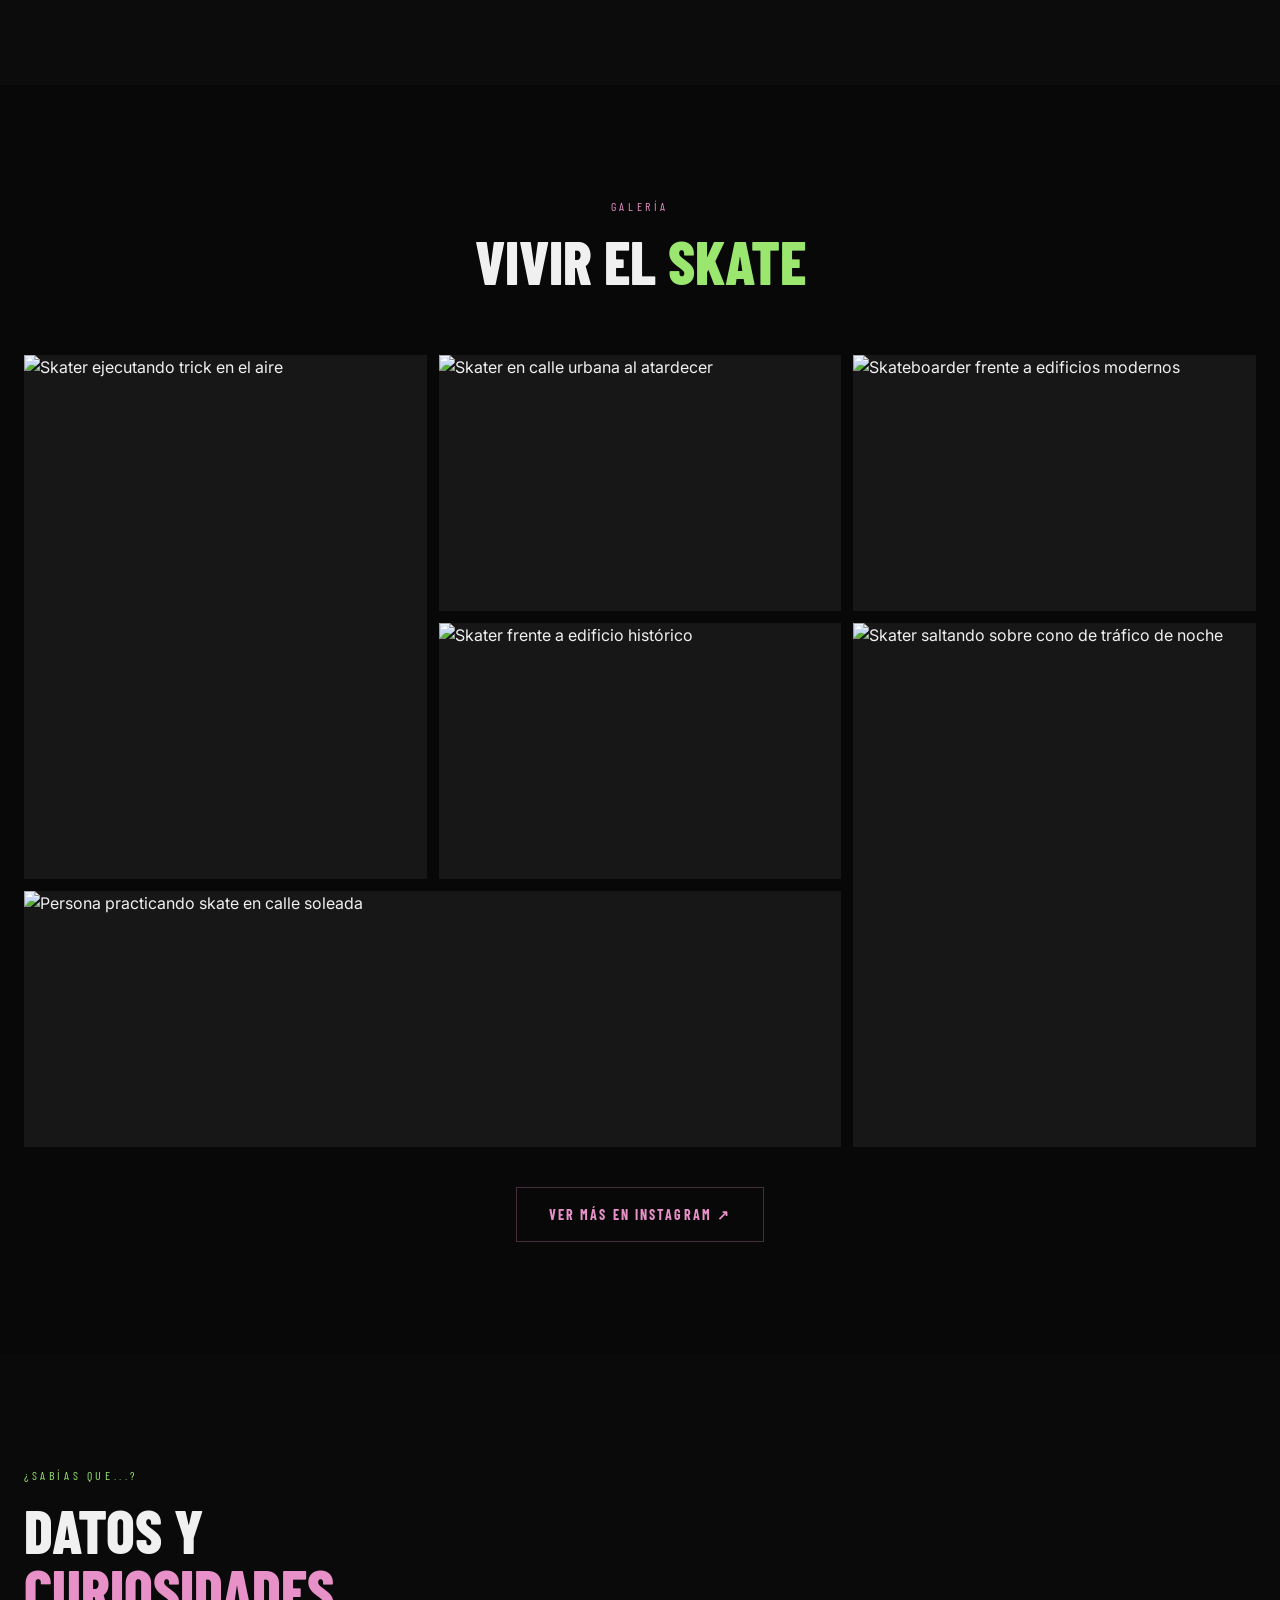
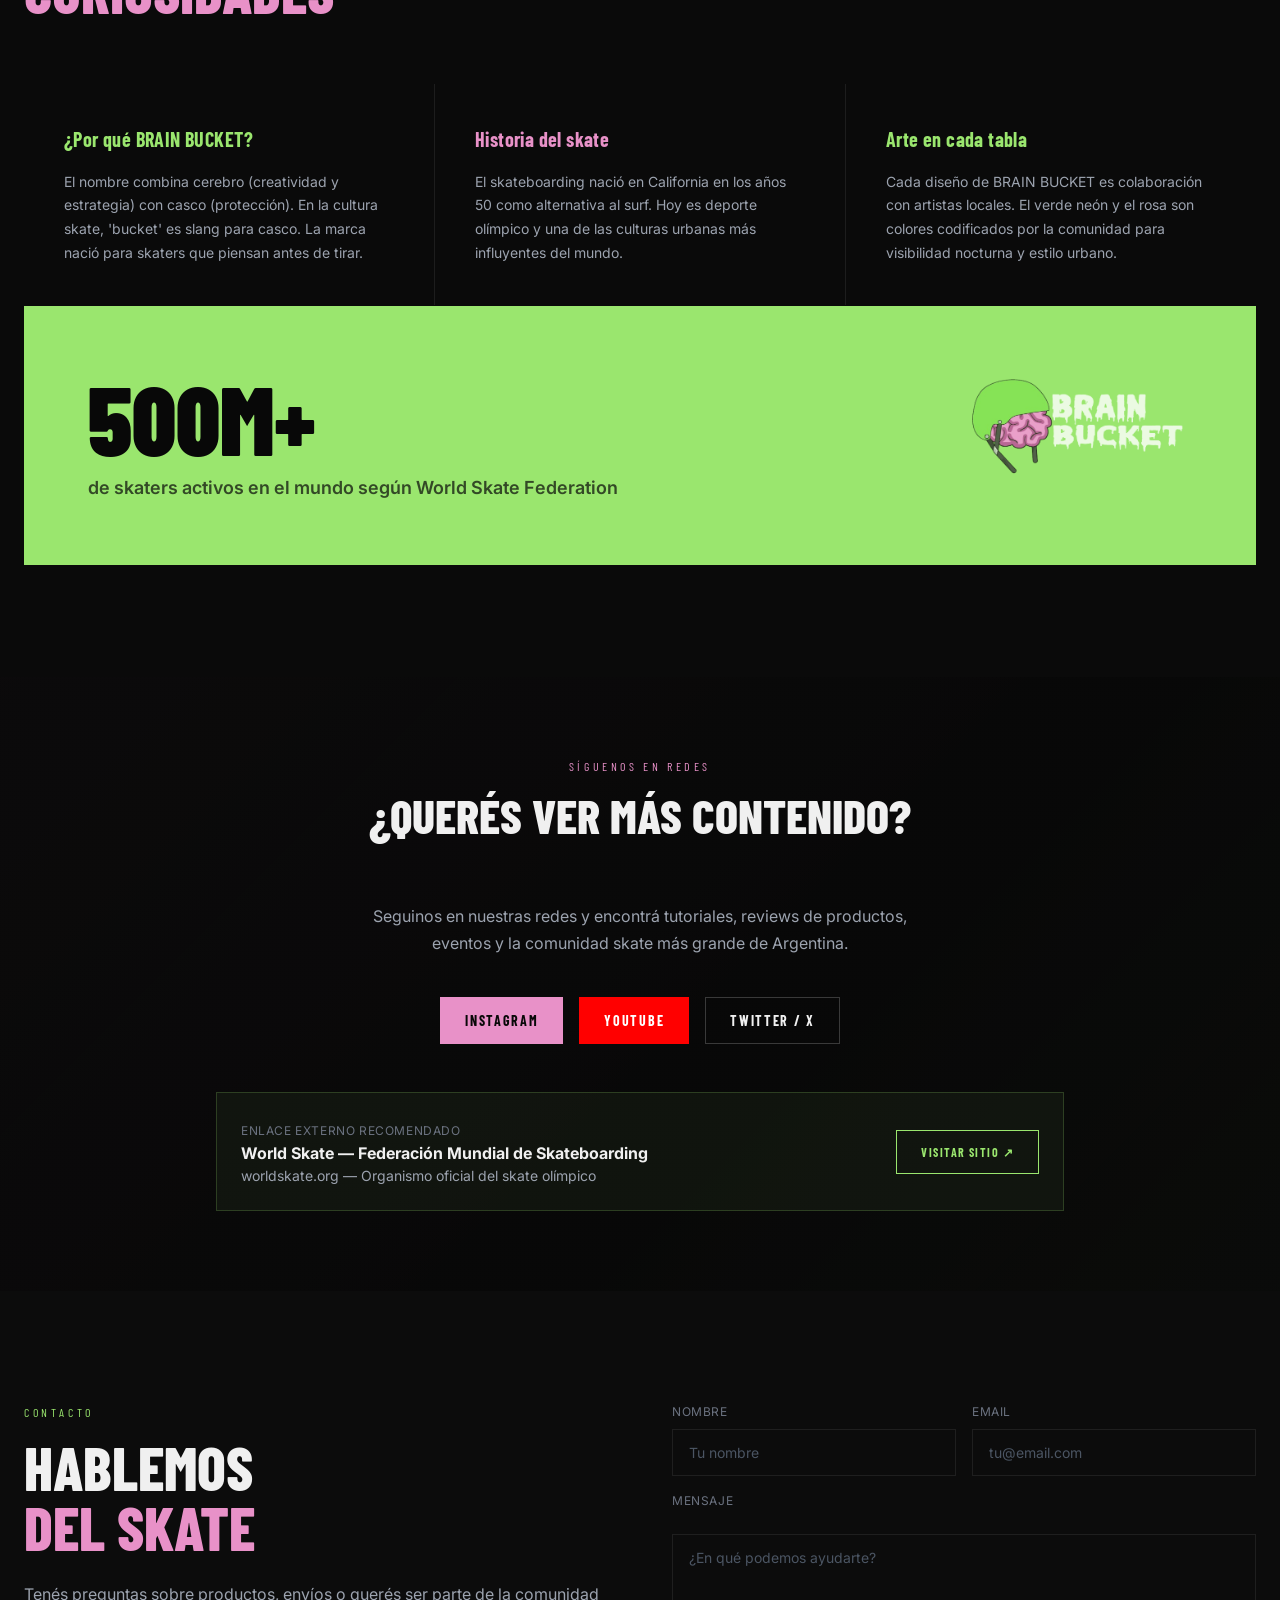
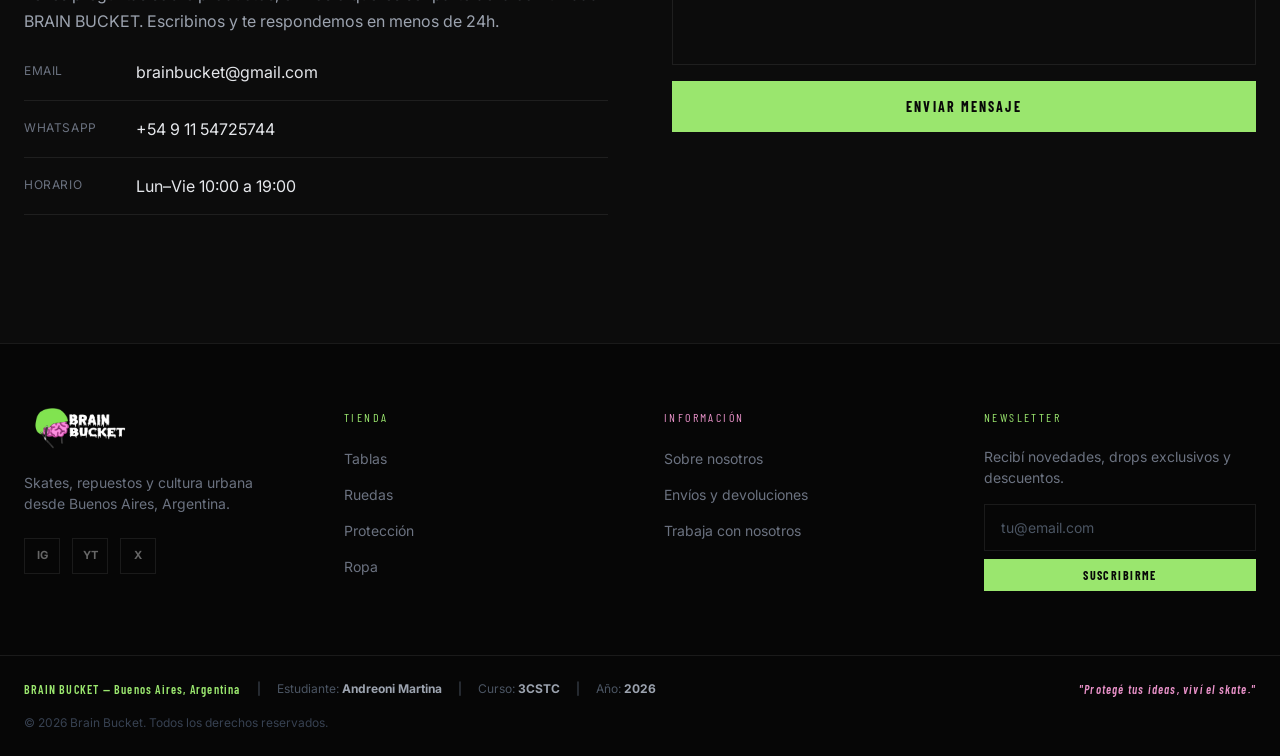
==== commit d12777e8: "Entrega 2: variables de tipografia y espaciado en :root, descripciones en tarjetas Co-authored-by: C" ====
--- a/index.html
+++ b/index.html
@@ -98,6 +98,7 @@
           <div class="card-body">
             <p class="cat">Protección</p>
             <h3>Casco Brain Bucket MIPS</h3>
+            <p class="desc">Protección certificada con tecnología MIPS para el skate urbano.</p>
             <p class="price cond">$159.000</p>
           </div>
           <button class="card-btn cond add-cart" type="button" aria-label="Agregar Casco Brain Bucket MIPS al carrito">AGREGAR AL CARRITO</button>
@@ -108,6 +109,7 @@
           <div class="card-body">
             <p class="cat">Ruedas</p>
             <h3>Spitfire Formula Four 52mm</h3>
+            <p class="desc">Ruedas de fórmula clásica: agarre, velocidad y durabilidad en la calle.</p>
             <p class="price cond">$32.990</p>
           </div>
           <button class="card-btn cond add-cart" type="button" aria-label="Agregar Spitfire Formula Four 52mm al carrito">AGREGAR AL CARRITO</button>
@@ -118,6 +120,7 @@
           <div class="card-body">
             <p class="cat">Indumentaria</p>
             <h3>Camisa Billabong Vacay Etnic</h3>
+            <p class="desc">Camisa liviana con estampa étnica, ideal para el verano.</p>
             <p class="price cond">$48.990</p>
           </div>
           <button class="card-btn cond add-cart" type="button" aria-label="Agregar Camisa Billabong Vacay Etnic al carrito">AGREGAR AL CARRITO</button>
@@ -128,6 +131,7 @@
           <div class="card-body">
             <p class="cat">Indumentaria</p>
             <h3>Campera Volcom Yzzolater</h3>
+            <p class="desc">Canguro abrigado con capucha, puro estilo streetwear.</p>
             <p class="price cond">$74.990</p>
           </div>
           <button class="card-btn cond add-cart" type="button" aria-label="Agregar Campera Volcom Yzzolater al carrito">AGREGAR AL CARRITO</button>
@@ -138,6 +142,7 @@
           <div class="card-body">
             <p class="cat">Skates completos</p>
             <h3>Element Hatched Red Blue 8”</h3>
+            <p class="desc">Tabla completa lista para andar, ideal para nivel inicial y medio.</p>
             <p class="price cond">$129.990</p>
           </div>
           <button class="card-btn cond add-cart" type="button" aria-label="Agregar Element Hatched Red Blue 8” al carrito">AGREGAR AL CARRITO</button>
@@ -148,6 +153,7 @@
           <div class="card-body">
             <p class="cat">Skates completos</p>
             <h3>Tuxs Maple Premium Honguitos</h3>
+            <p class="desc">Maple premium fabricado en Argentina con diseño exclusivo.</p>
             <p class="price cond">$96.500</p>
           </div>
           <button class="card-btn cond add-cart" type="button" aria-label="Agregar Tuxs Maple Premium Honguitos al carrito">AGREGAR AL CARRITO</button>
@@ -158,6 +164,7 @@
           <div class="card-body">
             <p class="cat">Skates completos</p>
             <h3>Santa Cruz Screaming Hand 8”</h3>
+            <p class="desc">El clásico Screaming Hand en 8 pulgadas, un ícono del skate.</p>
             <p class="price cond">$149.990</p>
           </div>
           <button class="card-btn cond add-cart" type="button" aria-label="Agregar Santa Cruz Screaming Hand 8” al carrito">AGREGAR AL CARRITO</button>
@@ -168,6 +175,7 @@
           <div class="card-body">
             <p class="cat">Skates completos</p>
             <h3>Santa Cruz Screaming Hand 7.8”</h3>
+            <p class="desc">Edición rosa del Screaming Hand, más angosta y maniobrable.</p>
             <p class="price cond">$139.990</p>
           </div>
           <button class="card-btn cond add-cart" type="button" aria-label="Agregar Santa Cruz Screaming Hand 7.8” al carrito">AGREGAR AL CARRITO</button>
--- a/styles.css
+++ b/styles.css
@@ -1,16 +1,28 @@
-/* ===== Brain Bucket — estilos ===== */
+/* ===== Brain Bucket — estilos (mobile first) ===== */
 :root {
-  --bg: #080808;
-  --fg: #f0f0f0;
-  --green: #9ae66e;
-  --pink: #e891c8;
+  /* Colores */
+  --green: #9ae66e;  /* color principal */
+  --pink: #e891c8;   /* color secundario */
+  --bg: #080808;     /* color de fondo */
+  --fg: #f0f0f0;     /* color de texto */
   --border: rgba(255, 255, 255, 0.08);
   --muted: #888;
+  /* Tipografías */
+  --font-main: "Inter", sans-serif;
+  --font-cond: "Barlow Condensed", sans-serif;
+  --font-title: "Melted Monster", "Barlow Condensed", sans-serif;
+  /* Espaciados */
+  --space-xs: 0.5rem;
+  --space-sm: 1rem;
+  --space-md: 1.5rem;
+  --space-lg: 2.5rem;
+  --space-xl: 4rem;
+  --space-section: 7rem;
 }
 
 * { box-sizing: border-box; margin: 0; padding: 0; }
 html { scroll-behavior: smooth; }
-body { font-family: "Inter", sans-serif; background: var(--bg); color: var(--fg); line-height: 1.5; }
+body { font-family: var(--font-main); background: var(--bg); color: var(--fg); line-height: 1.5; }
 a { color: inherit; text-decoration: none; }
 img { display: block; max-width: 100%; }
 ul { list-style: none; }
@@ -18,26 +30,26 @@
 section[id] { scroll-margin-top: 5rem; }
 :focus-visible { outline: 2px solid var(--green); outline-offset: 4px; }
 
-.wrap { max-width: 80rem; margin: 0 auto; padding: 0 1.5rem; }
+.wrap { max-width: 80rem; margin: 0 auto; padding: 0 var(--space-md); }
 .narrow { max-width: 56rem; }
 .center { text-align: center; }
-.cond { font-family: "Barlow Condensed", sans-serif; }
+.cond { font-family: var(--font-cond); }
 .g { color: var(--green); }
 .p { color: var(--pink); }
 .sr { position: absolute; width: 1px; height: 1px; overflow: hidden; clip: rect(0 0 0 0); }
 
 /* ----- Textos reutilizables ----- */
-.eyebrow { font-size: 0.75rem; letter-spacing: 0.3em; text-transform: uppercase; margin-bottom: 1rem; }
+.eyebrow { font-size: 0.75rem; letter-spacing: 0.3em; text-transform: uppercase; margin-bottom: var(--space-sm); }
 .title { font-size: 3rem; font-weight: 800; line-height: 1; color: var(--fg); }
 .title.sm { font-size: 2.25rem; margin-bottom: 1.5rem; }
 .title.xl { font-size: 3rem; }
 .title.mb { margin-bottom: 4rem; }
-.text { color: #9ca3af; line-height: 1.7; margin: 1.5rem 0; }
+.text { color: #9ca3af; line-height: 1.7; margin: var(--space-md) 0; }
 .text-sm { color: #9ca3af; font-size: 0.875rem; }
-.melted { font-family: "Melted Monster", "Barlow Condensed", sans-serif; font-weight: 400; }
+.melted { font-family: var(--font-title); font-weight: 400; }
 
 /* ----- Botones ----- */
-.btn { display: inline-block; padding: 1rem 2rem; font-size: 0.875rem; font-weight: 700; letter-spacing: 0.15em; text-transform: uppercase; background: none; border: 1px solid transparent; cursor: pointer; transition: opacity 0.2s, transform 0.2s; }
+.btn { display: inline-block; padding: var(--space-sm) 2rem; font-size: 0.875rem; font-weight: 700; letter-spacing: 0.15em; text-transform: uppercase; background: none; border: 1px solid transparent; cursor: pointer; transition: opacity 0.2s, transform 0.2s; }
 .btn:hover { opacity: 0.85; }
 .btn:active { transform: scale(0.96); }
 .btn-green { background: var(--green); color: #080808; }
@@ -94,10 +106,10 @@
 .stat small { font-size: 0.75rem; color: #666; letter-spacing: 0.05em; }
 
 /* ----- Secciones ----- */
-.section { padding: 7rem 0; overflow: hidden; }
+.section { padding: var(--space-section) 0; overflow: hidden; }
 .section.alt { background: #0c0c0c; }
 .section.dark { background: #0a0a0a; }
-.two-col { display: grid; gap: 4rem; align-items: center; }
+.two-col { display: grid; gap: var(--space-xl); align-items: center; }
 .two-col.top-align { align-items: start; }
 .facts { display: flex; flex-wrap: wrap; gap: 2rem; }
 .facts strong { display: block; font-size: 1.875rem; }
@@ -114,7 +126,7 @@
 .head-row { display: flex; flex-direction: column; gap: 1.5rem; margin-bottom: 4rem; }
 .link-more { font-size: 0.875rem; letter-spacing: 0.1em; }
 .grid { display: grid; grid-template-columns: 1fr; gap: 1px; background: var(--border); }
-.card { --c: var(--green); display: flex; flex-direction: column; gap: 1rem; padding: 1.5rem; background: #0c0c0c; transition: background 0.2s; }
+.card { --c: var(--green); display: flex; flex-direction: column; gap: var(--space-sm); padding: var(--space-md); background: #0c0c0c; transition: background 0.2s; }
 .card.pink { --c: var(--pink); }
 .card:hover { background: #141414; }
 .card-img { aspect-ratio: 1; background: #fff; overflow: hidden; }
@@ -123,7 +135,8 @@
 .tag { align-self: flex-start; padding: 0.25rem 0.5rem; font-size: 0.75rem; letter-spacing: 0.1em; color: var(--c); background: color-mix(in srgb, var(--c) 13%, transparent); }
 .card-body { flex: 1; }
 .cat { font-size: 0.75rem; color: #6b7280; text-transform: uppercase; letter-spacing: 0.05em; margin-bottom: 0.25rem; }
-.card h3 { font-size: 1rem; font-weight: 600; color: #f3f4f6; margin-bottom: 0.5rem; }
+.card h3 { font-size: 1rem; font-weight: 600; color: #f3f4f6; margin-bottom: 0.25rem; }
+.card .desc { font-size: 0.8rem; color: #9ca3af; line-height: 1.5; margin-bottom: var(--space-xs); }
 .price { font-size: 1.25rem; font-weight: 700; color: var(--c); }
 .card-btn { display: block; width: 100%; padding: 0.75rem; text-align: center; font-size: 0.75rem; font-weight: 600; letter-spacing: 0.15em; color: var(--c); background: none; border: 1px solid color-mix(in srgb, var(--c) 27%, transparent); cursor: pointer; transition: background 0.2s, color 0.2s; }
 .card-btn:hover { background: var(--c); color: #080808; }
